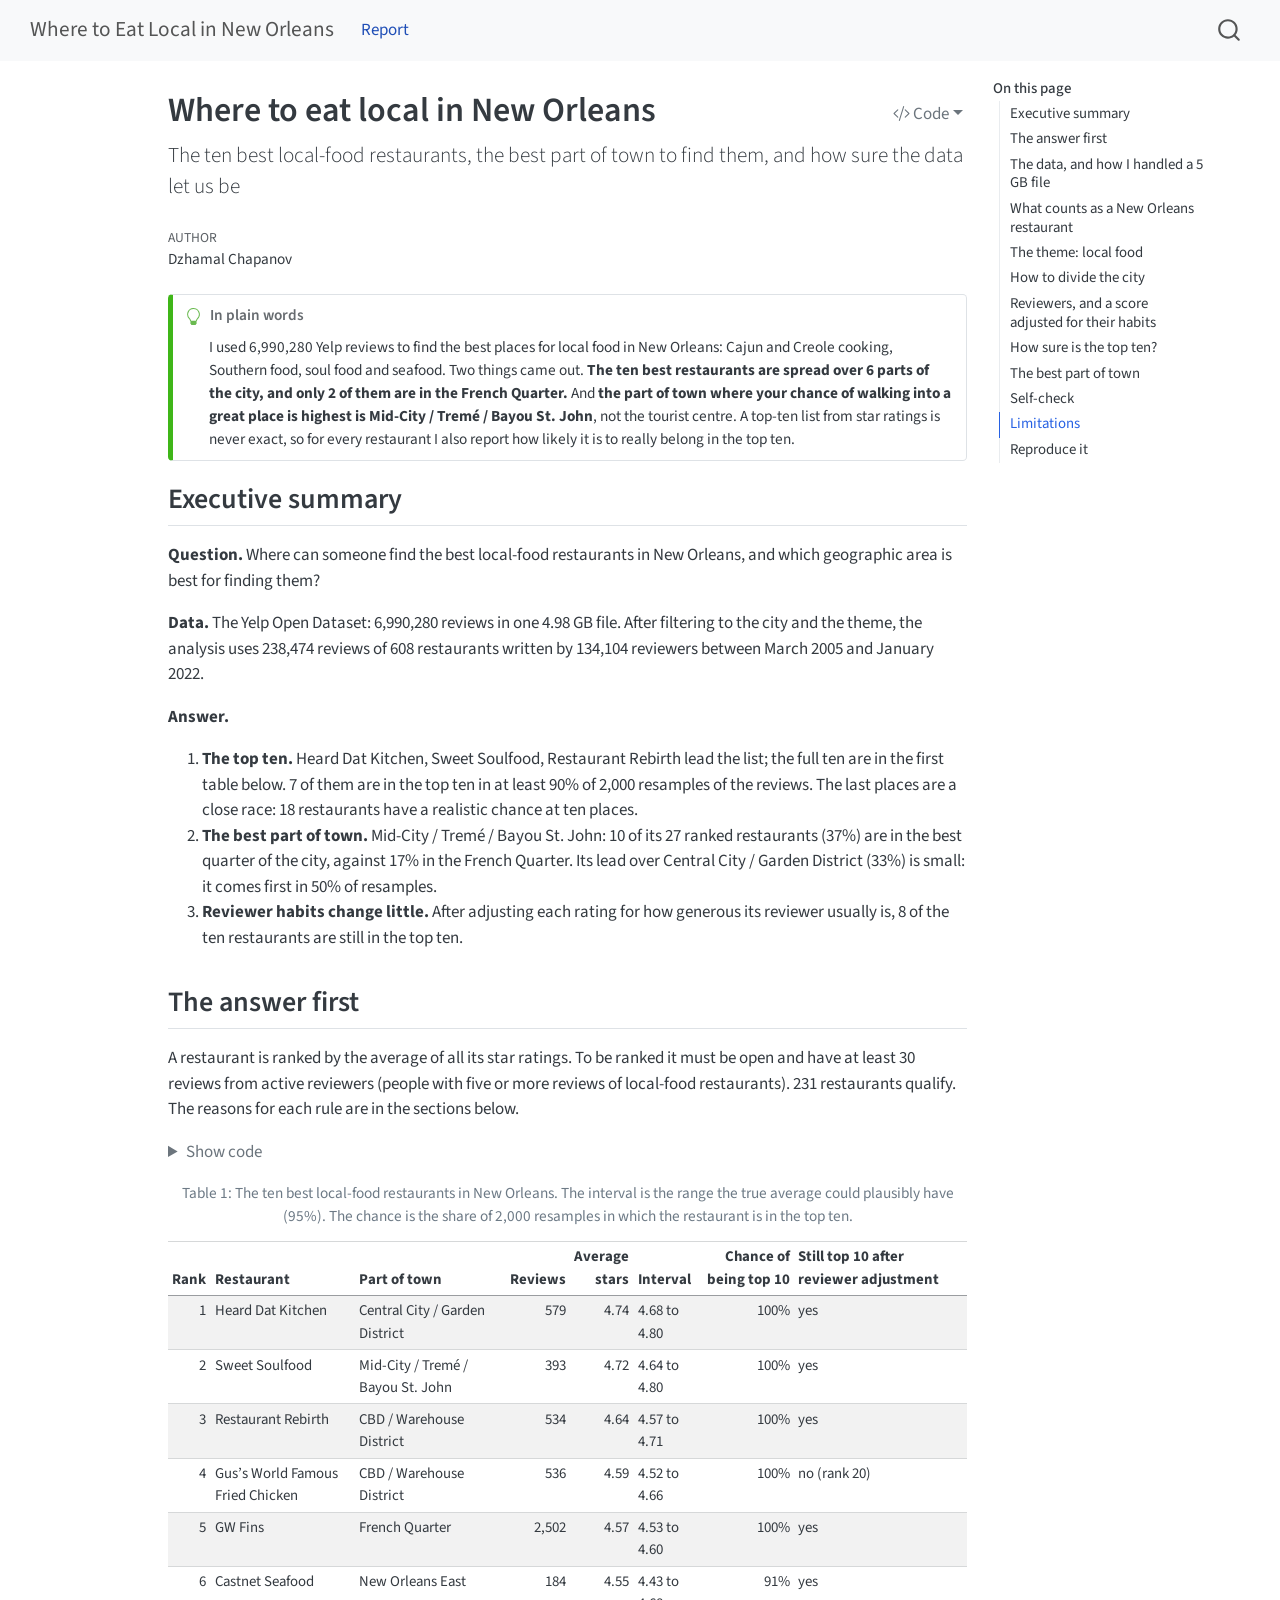
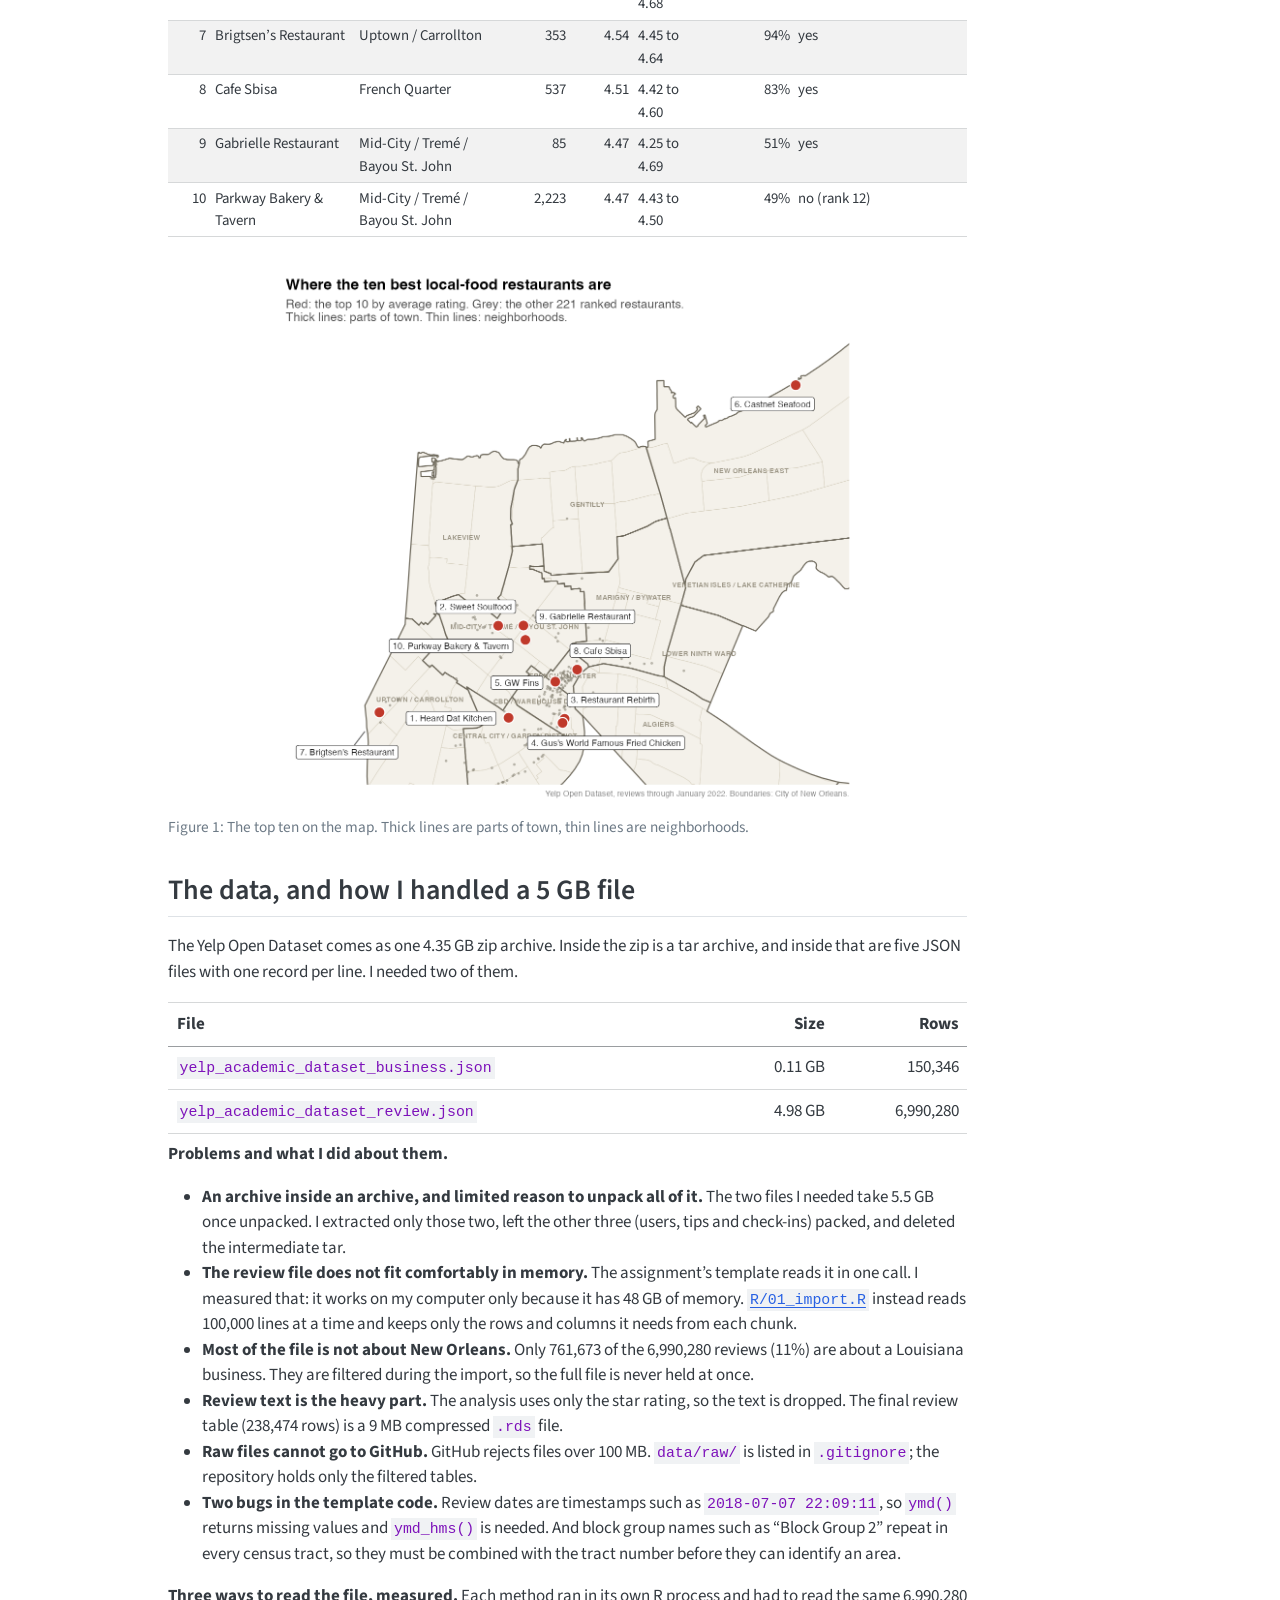
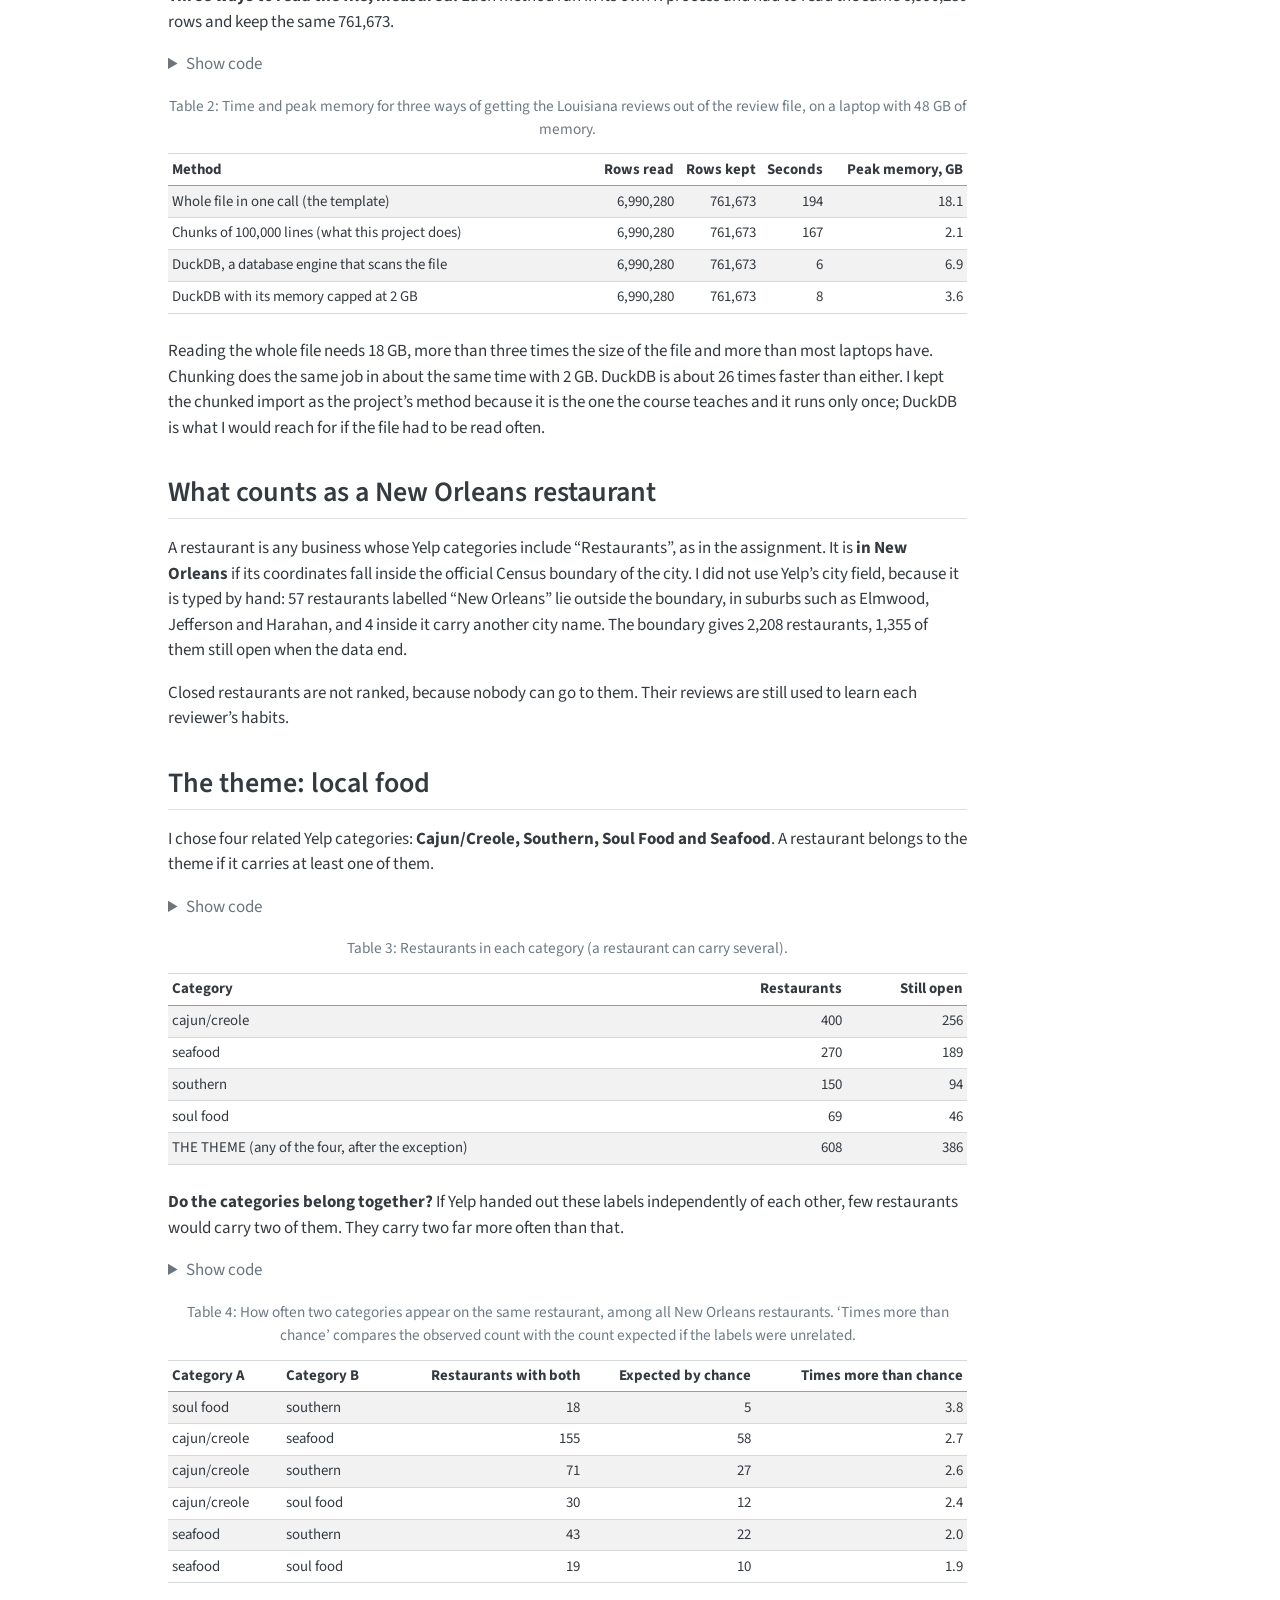
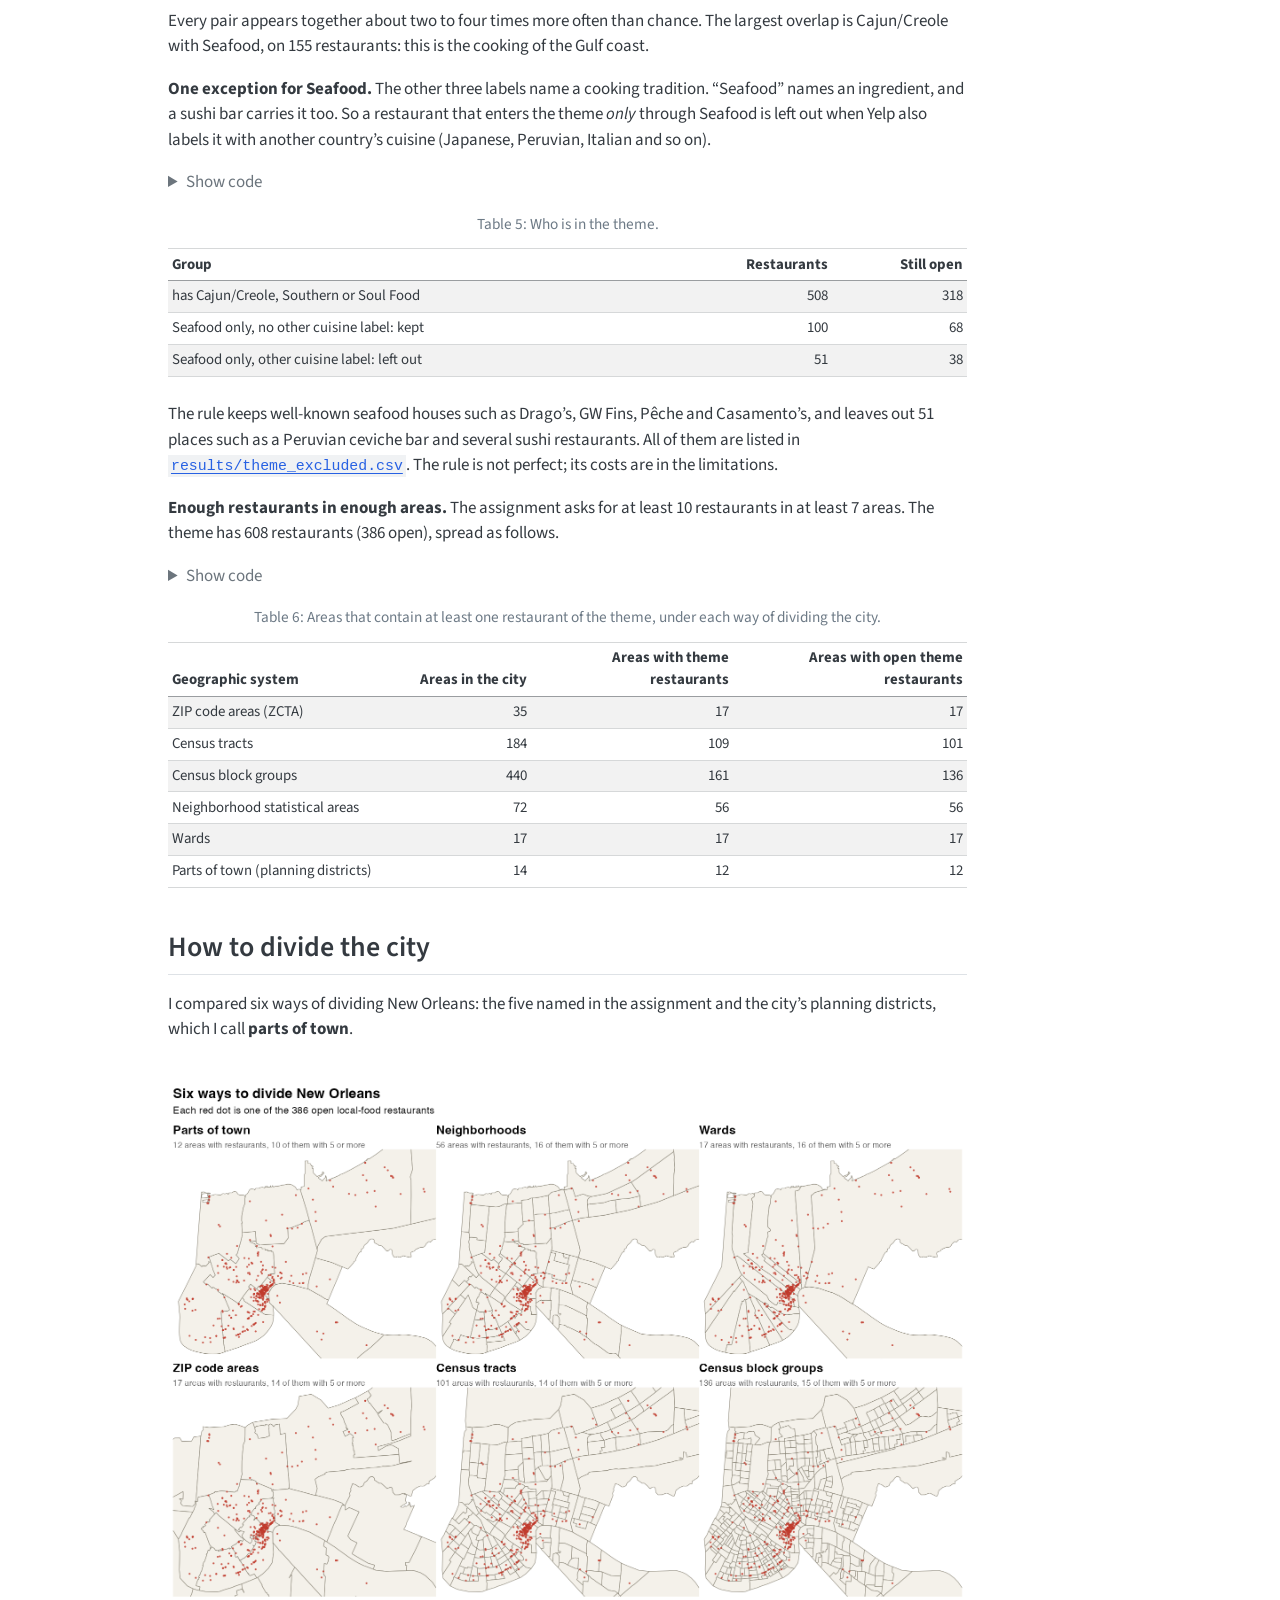
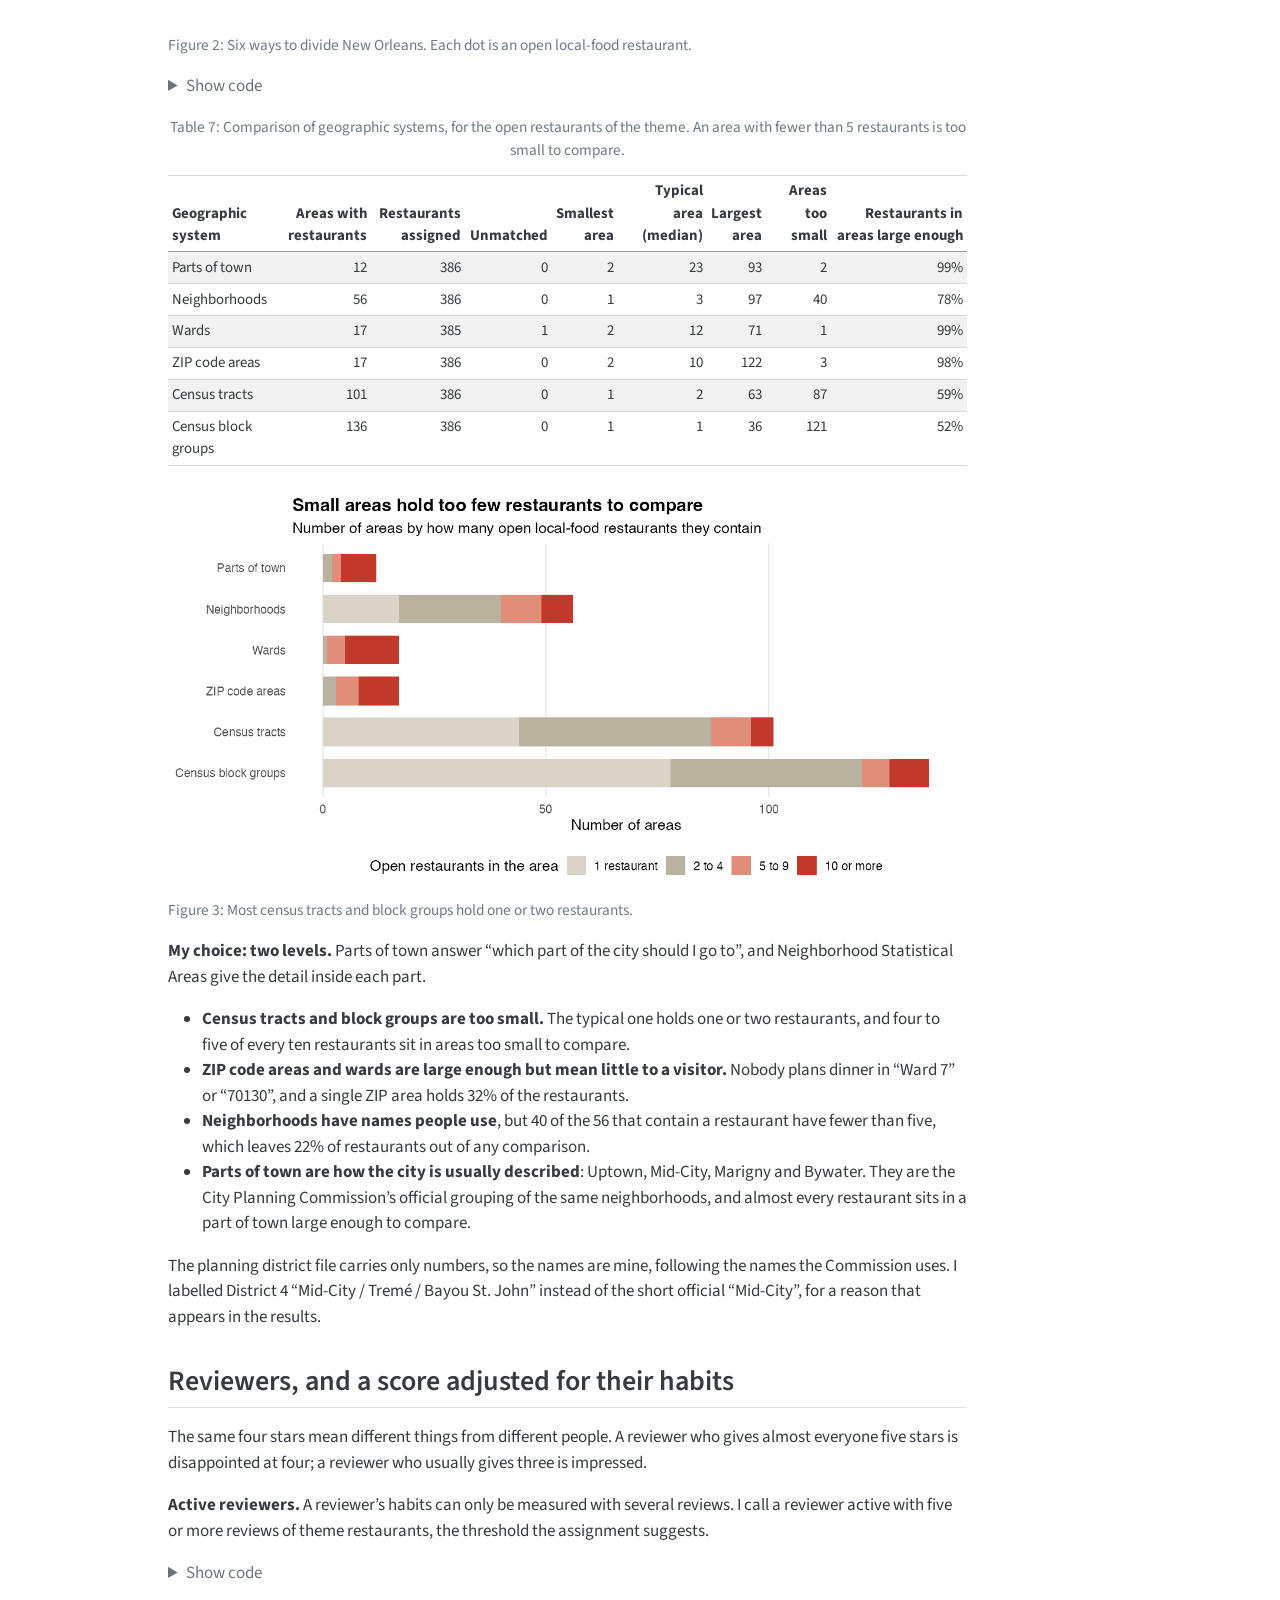
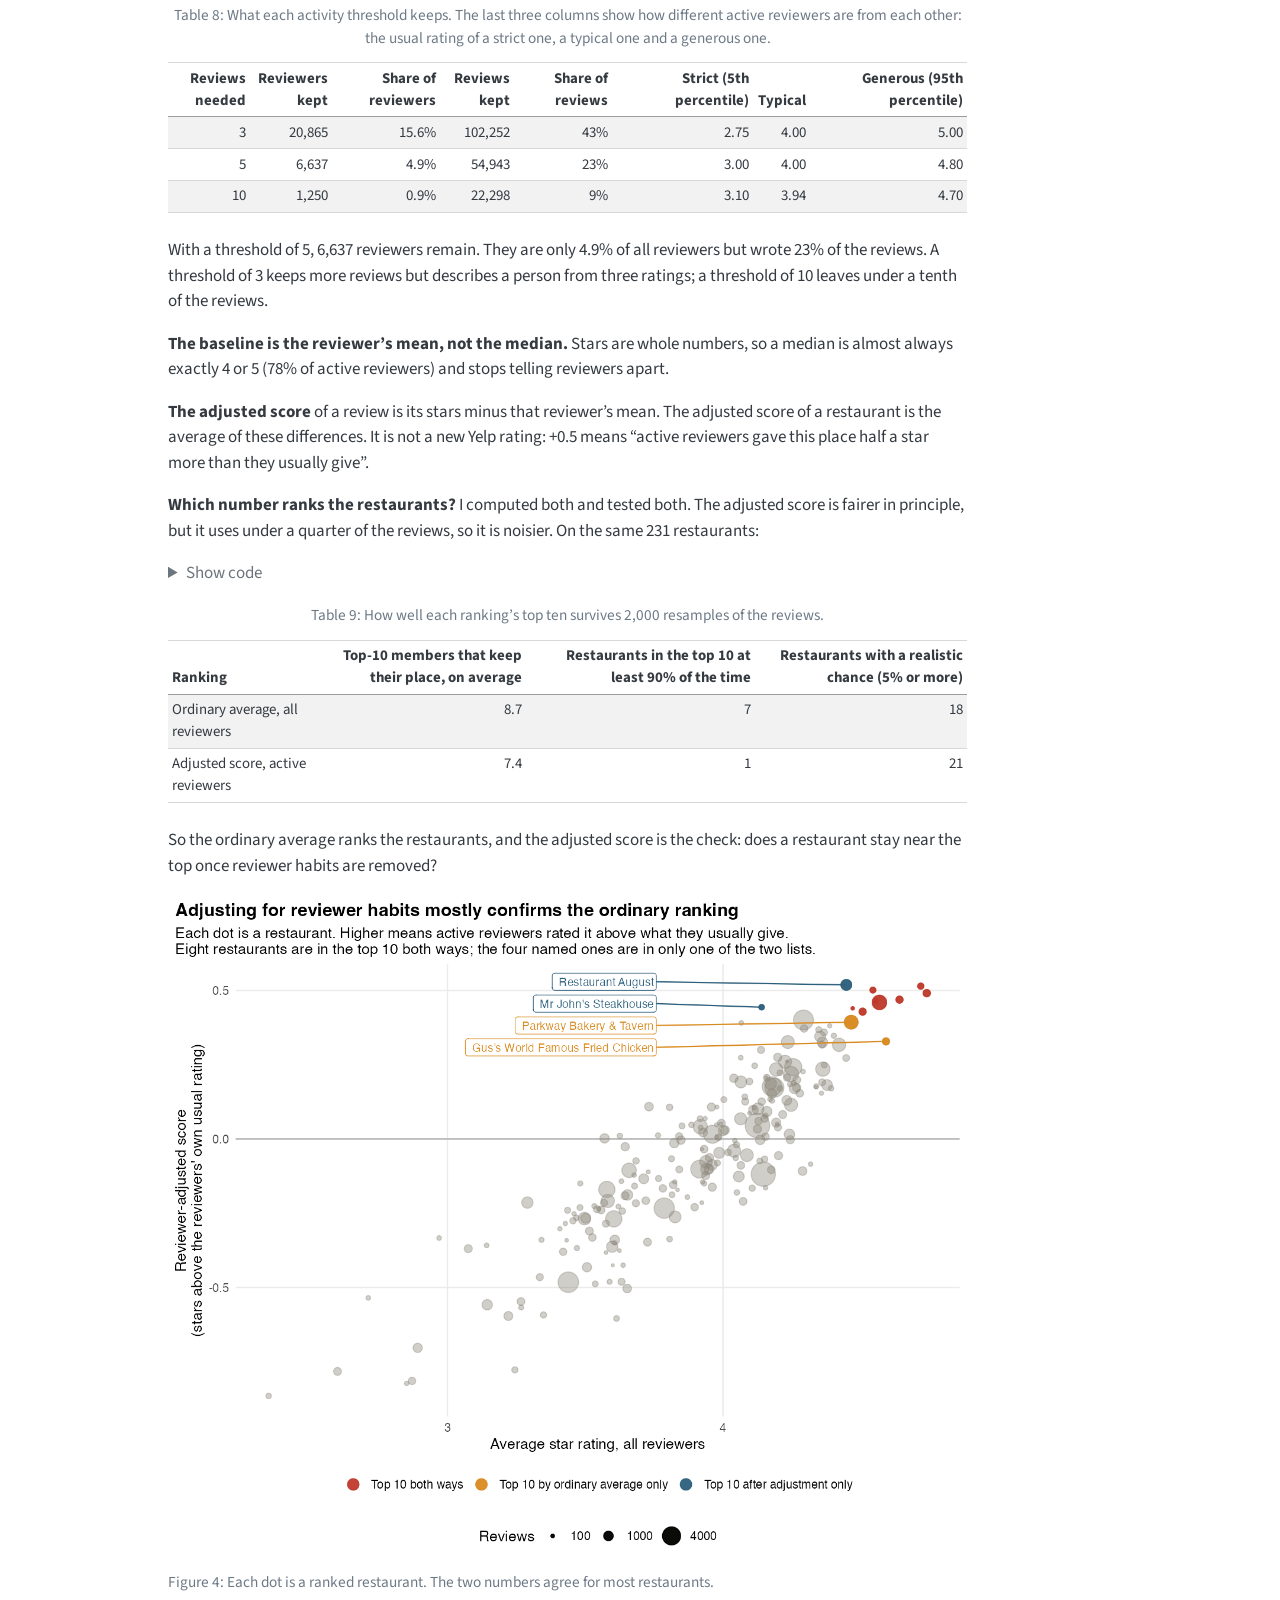
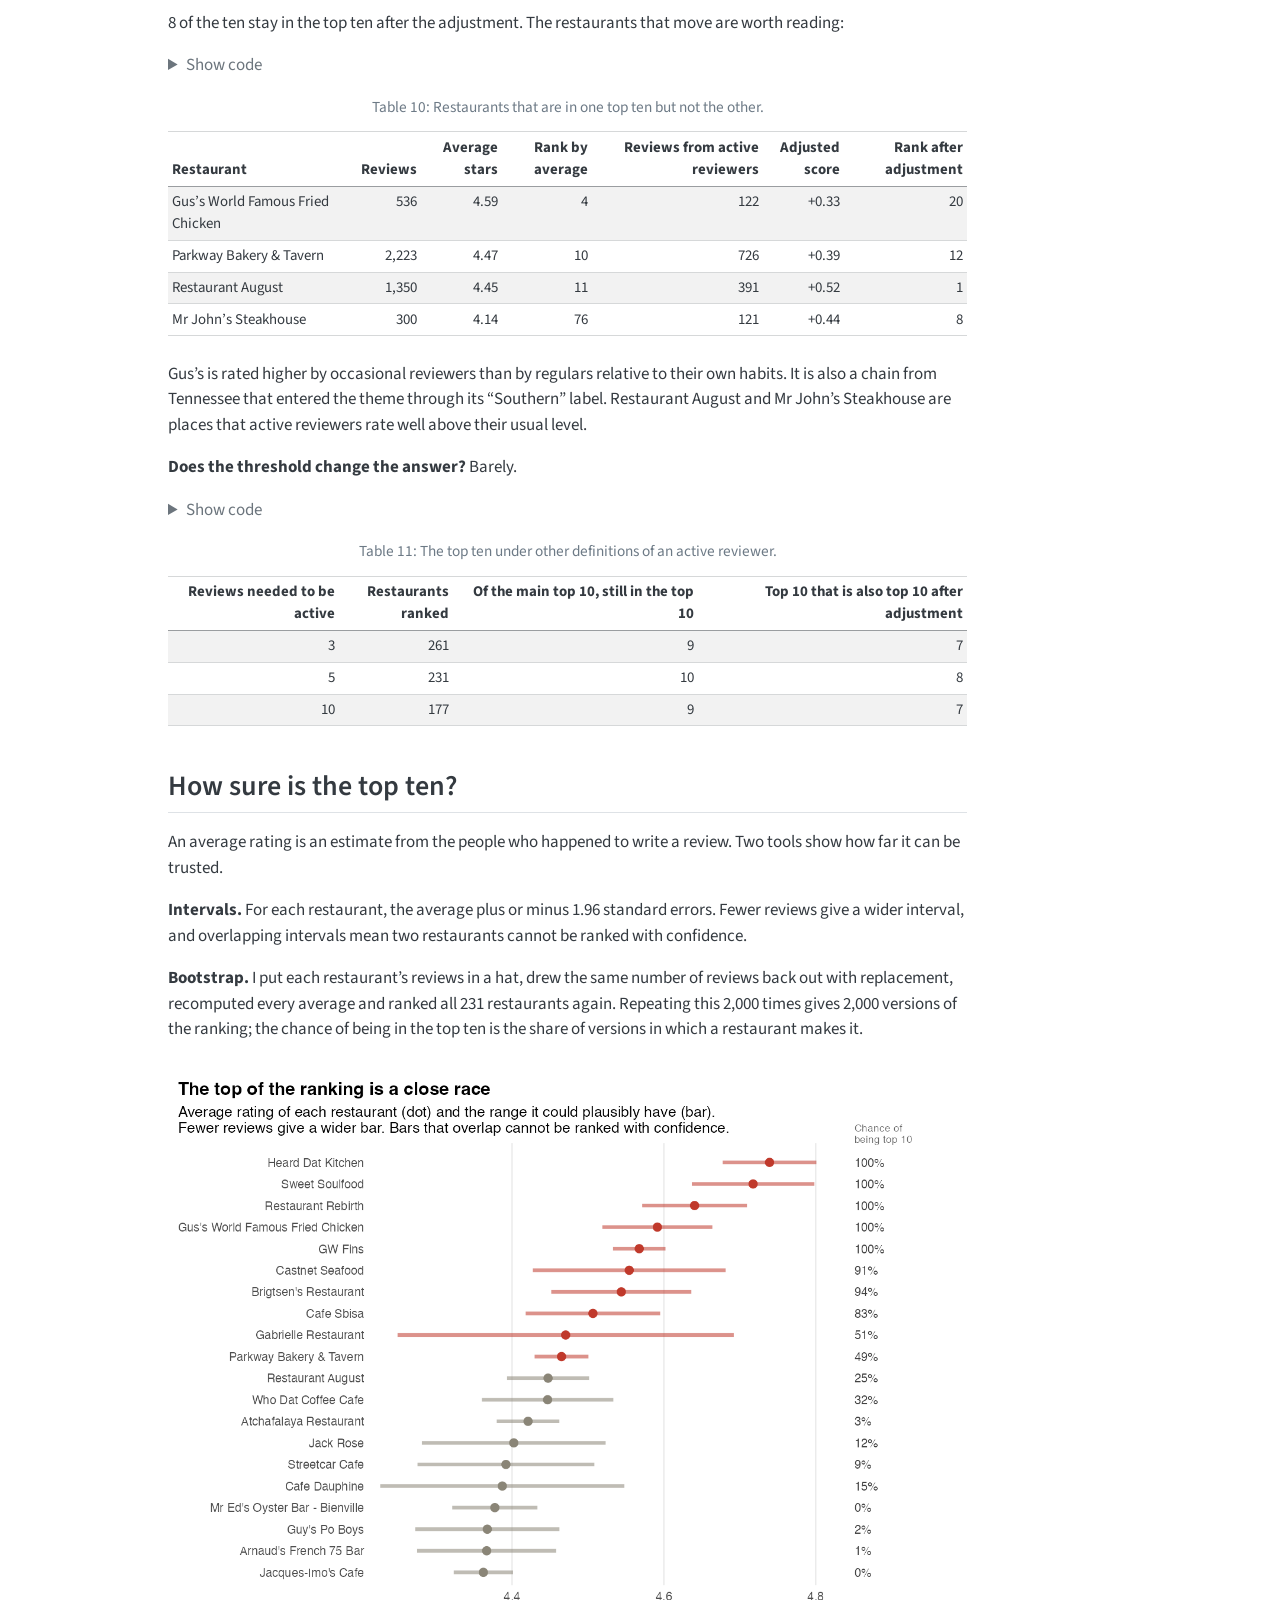
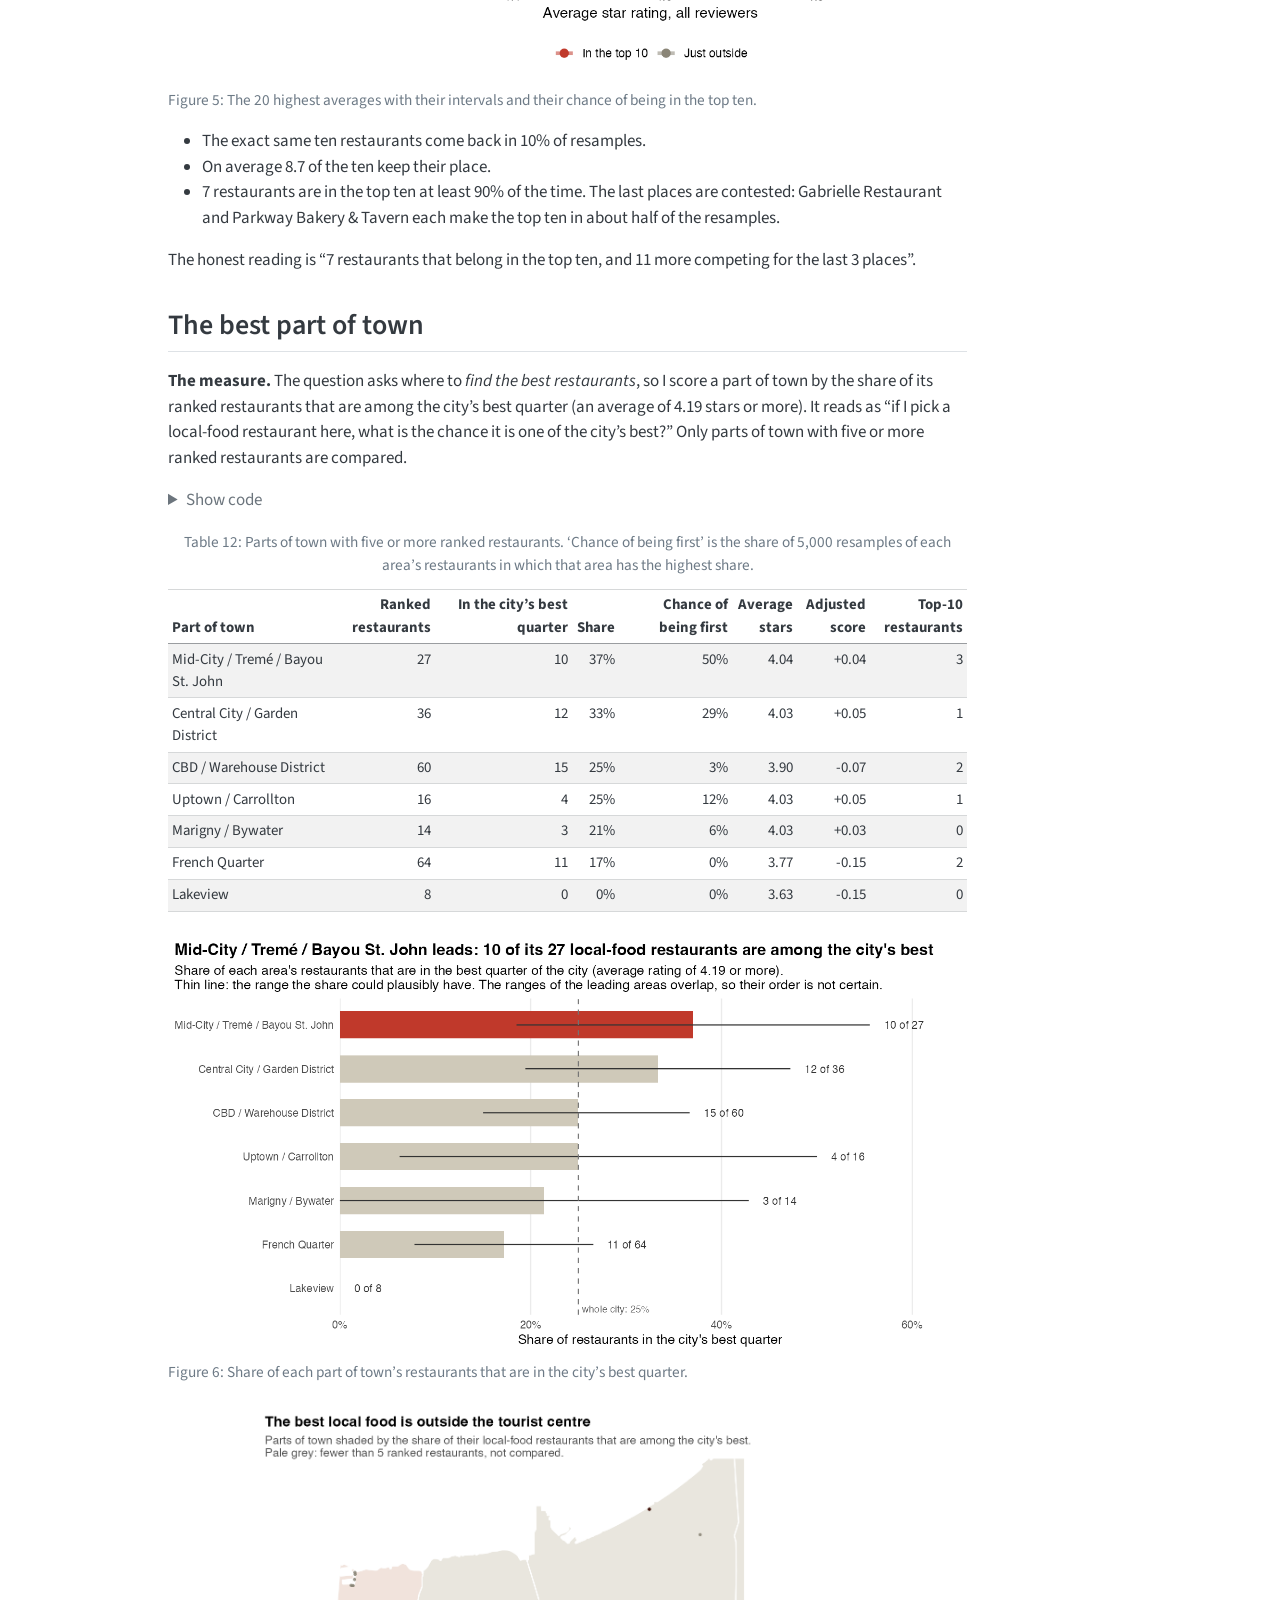
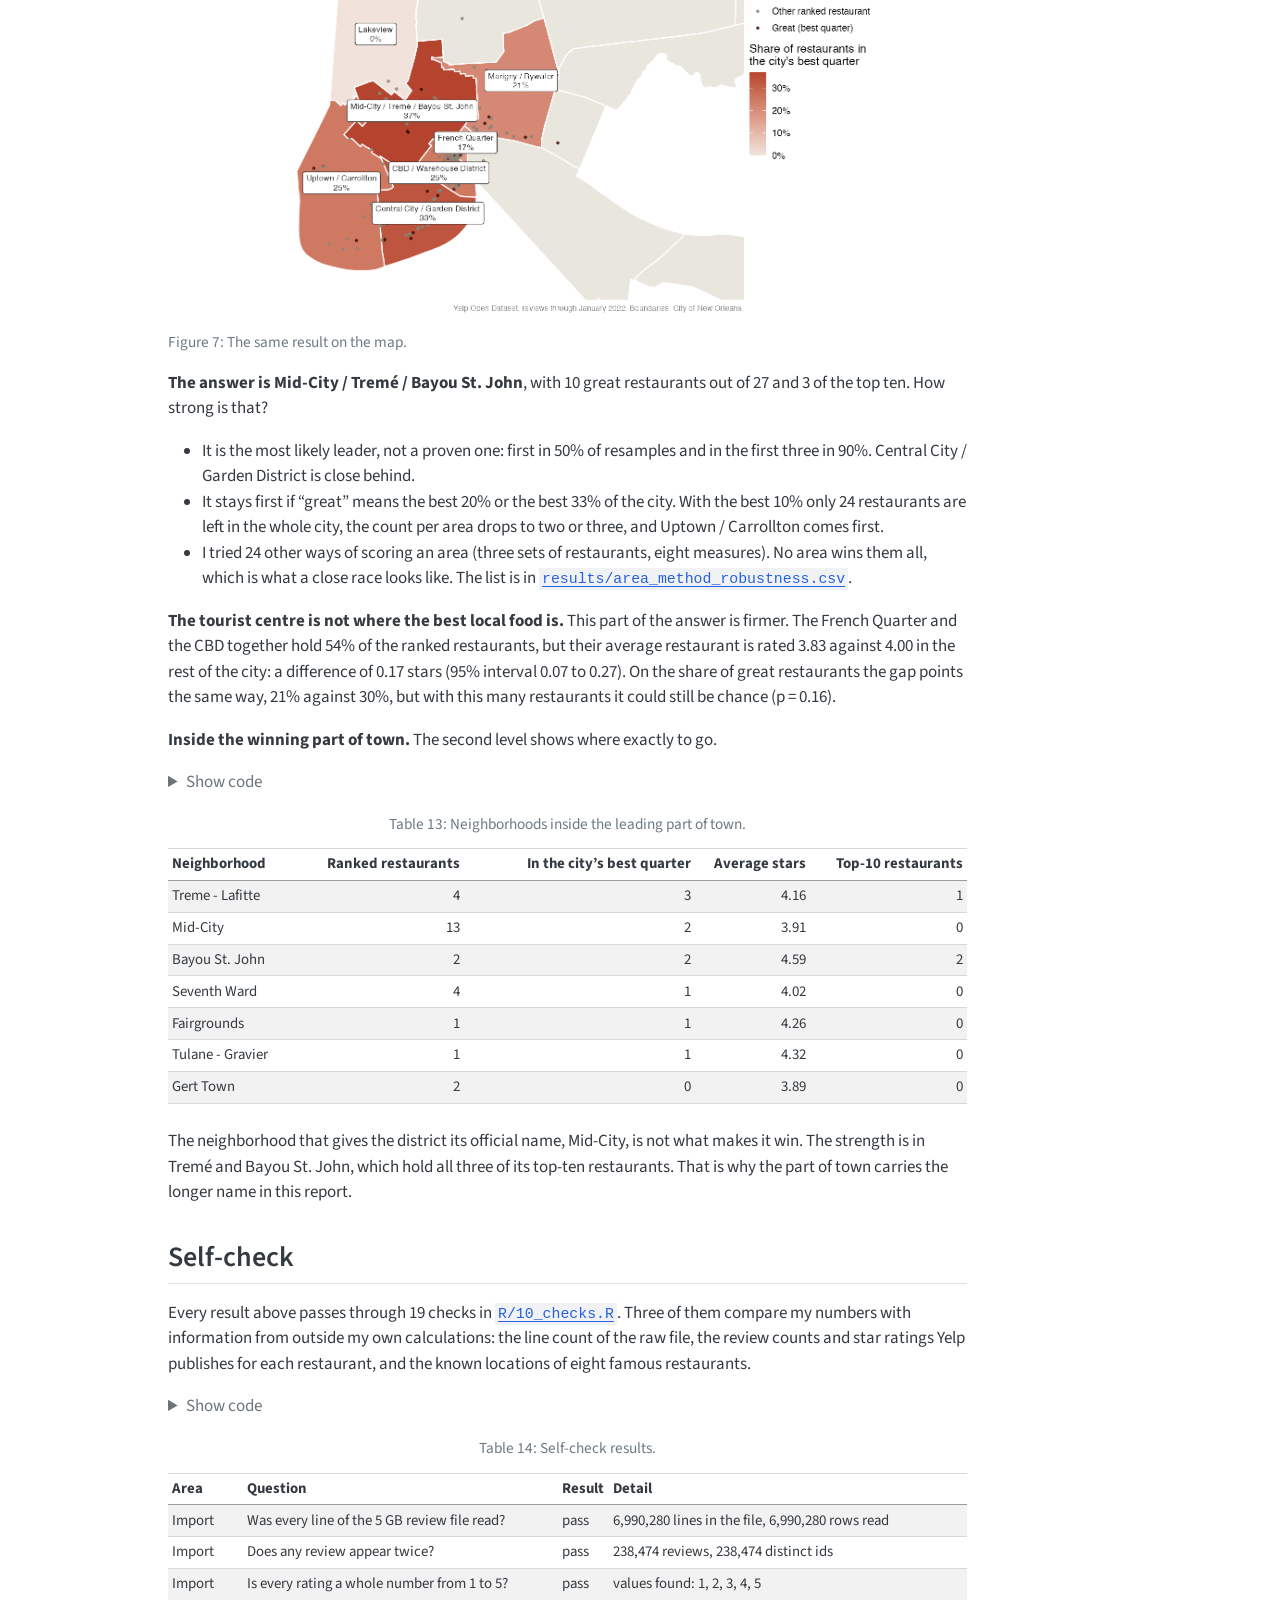
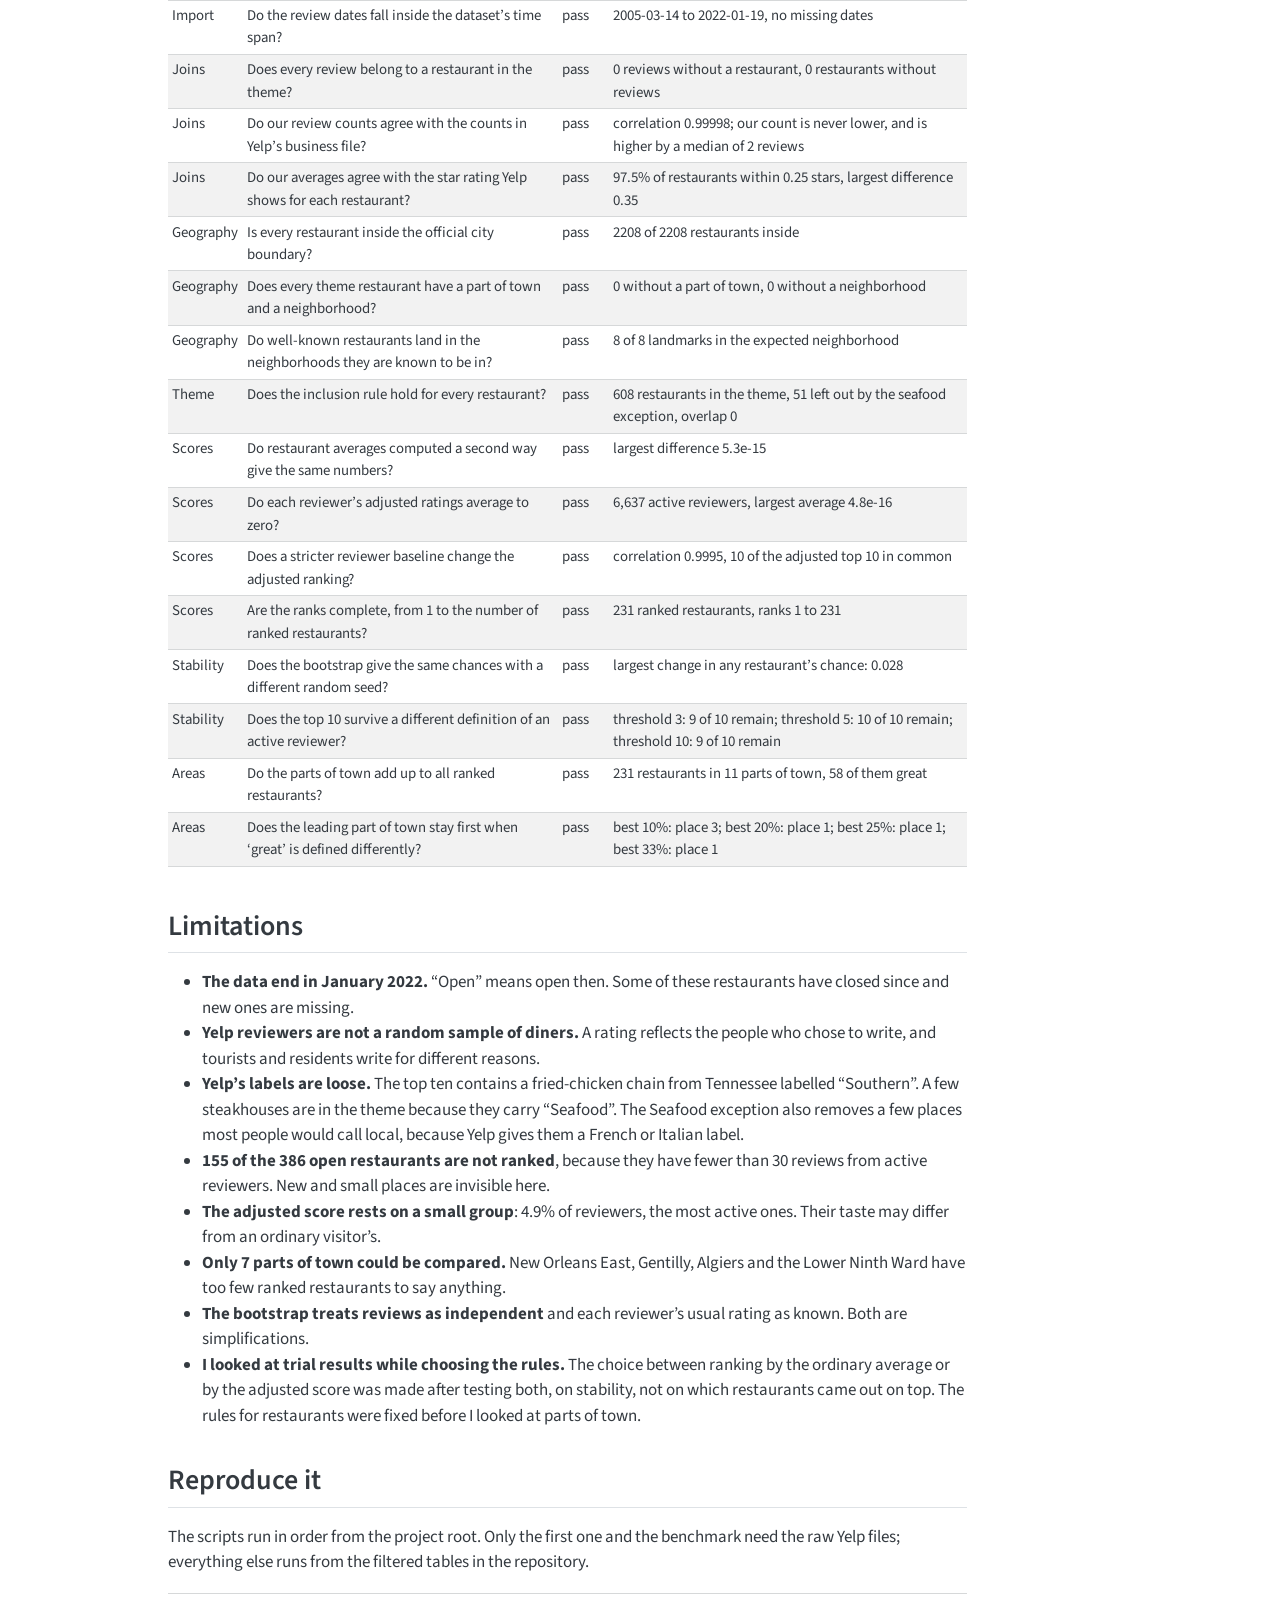
==== docs/report.html @ e90bb8d6 "Add the report, self-checks, import benchmark and renv.lock report.qmd is the statistical report: th" ====
<!DOCTYPE html>
<html xmlns="http://www.w3.org/1999/xhtml" lang="en" xml:lang="en"><head>

<meta charset="utf-8">
<meta name="generator" content="quarto-1.11.9">

<meta name="viewport" content="width=device-width, initial-scale=1.0, user-scalable=yes">

<meta name="author" content="Dzhamal Chapanov">

<title>Where to eat local in New Orleans – Where to Eat Local in New Orleans</title>
<style>
/* Default styles provided by pandoc.
** See https://pandoc.org/MANUAL.html#variables-for-html for config info.
*/
span.smallcaps{font-variant: small-caps;}
div.columns{display: flex; gap: 1.5em;}
div.column{flex: auto;}
@media screen {
div.columns{gap: min(4vw, 1.5em);}
div.column{overflow-x: auto;}
}
div.hanging-indent{margin-left: 1.5em; text-indent: -1.5em;}
ul.task-list{list-style: none;}
ul.task-list li input[type="checkbox"] {
  width: 0.8em;
  margin: 0 0.8em 0.2em -1em; /* quarto-specific, see https://github.com/quarto-dev/quarto-cli/issues/4556 */ 
  vertical-align: middle;
}
/* CSS for syntax highlighting */
html { -webkit-text-size-adjust: 100%; }
pre > code.sourceCode { white-space: pre; position: relative; }
pre > code.sourceCode > span { display: inline-block; line-height: 1.25; }
pre > code.sourceCode > span:empty { height: 1.2em; }
.sourceCode { overflow: visible; }
code.sourceCode > span { color: inherit; text-decoration: inherit; }
div.sourceCode { margin: 1em 0; }
pre.sourceCode { margin: 0; }
@media screen {
div.sourceCode { overflow: auto; }
}
@media print {
pre > code.sourceCode { white-space: pre-wrap; }
pre > code.sourceCode > span { text-indent: -5em; padding-left: 5em; }
}
pre.numberSource code
  { counter-reset: source-line 0; }
pre.numberSource code > span
  { position: relative; left: -4em; counter-increment: source-line; }
pre.numberSource code > span > a:first-child::before
  { content: counter(source-line);
    position: relative; left: -1em; text-align: right; vertical-align: baseline;
    border: none; display: inline-block;
    -webkit-touch-callout: none; -webkit-user-select: none;
    -khtml-user-select: none; -moz-user-select: none;
    -ms-user-select: none; user-select: none;
    padding: 0 4px; width: 4em;
  }
pre.numberSource { margin-left: 3em;  padding-left: 4px; }
div.sourceCode
  {   }
@media screen {
pre > code.sourceCode > span > a:first-child::before { text-decoration: underline; }
}
</style>


<script src="site_libs/quarto-nav/quarto-nav.js"></script>
<script src="site_libs/quarto-nav/headroom.min.js"></script>
<script src="site_libs/clipboard/clipboard.min.js"></script>
<script src="site_libs/quarto-search/autocomplete.umd.js"></script>
<script src="site_libs/quarto-search/fuse.min.js"></script>
<script src="site_libs/quarto-search/quarto-search.js"></script>
<meta name="quarto:offset" content="./">
<script src="site_libs/quarto-html/quarto.js" type="module"></script>
<script src="site_libs/quarto-html/tabsets/tabsets.js" type="module"></script>
<script src="site_libs/quarto-html/scrollable-regions/scrollable-regions.js" type="module"></script>
<script src="site_libs/quarto-html/popper.min.js"></script>
<script src="site_libs/quarto-html/tippy.umd.min.js"></script>
<script src="site_libs/quarto-html/anchor.min.js"></script>
<link href="site_libs/quarto-html/tippy.css" rel="stylesheet">
<link href="site_libs/quarto-html/quarto-syntax-highlighting-63b5708e65d6cd79cd7618c58d0c21e7.css" rel="stylesheet" id="quarto-text-highlighting-styles">
<script src="site_libs/bootstrap/bootstrap.min.js"></script>
<link href="site_libs/bootstrap/bootstrap-icons.css" rel="stylesheet">
<link href="site_libs/bootstrap/bootstrap-c480cf4401308b30efcc73267cdf14cd.min.css" rel="stylesheet" append-hash="true" id="quarto-bootstrap" data-mode="light">
<script id="quarto-search-options" type="application/json">{
  "location": "navbar",
  "copy-button": false,
  "collapse-after": 3,
  "panel-placement": "end",
  "type": "overlay",
  "limit": 50,
  "keyboard-shortcut": [
    "f",
    "/",
    "s"
  ],
  "show-item-context": false,
  "language": {
    "search-no-results-text": "No results",
    "search-matching-documents-text": "matching documents",
    "search-copy-link-title": "Copy link to search",
    "search-hide-matches-text": "Hide additional matches",
    "search-more-match-text": "more match in this document",
    "search-more-matches-text": "more matches in this document",
    "search-clear-button-title": "Clear",
    "search-text-placeholder": "",
    "search-detached-cancel-button-title": "Cancel",
    "search-submit-button-title": "Submit",
    "search-label": "Search"
  }
}</script>
<style>html{ scroll-behavior: smooth; }</style>


</head>

<body class="nav-fixed quarto-light"><a id="quarto-skip-link" class="visually-hidden-focusable" href="#quarto-document-content">Skip to main content</a>

<div id="quarto-search-results"></div>
  <header id="quarto-header" class="headroom fixed-top">
    <nav class="navbar navbar-expand-lg " data-bs-theme="dark" aria-label="Site">
      <div class="navbar-container container-fluid">
      <div class="navbar-brand-container mx-auto">
    <a class="navbar-brand" href="./index.html">
    <span class="navbar-title">Where to Eat Local in New Orleans</span>
    </a>
  </div>
          <button class="navbar-toggler" type="button" data-bs-toggle="collapse" data-bs-target="#navbarCollapse" aria-controls="navbarCollapse" aria-expanded="false" aria-label="Toggle navigation" onclick="if (window.quartoToggleHeadroom) { window.quartoToggleHeadroom(); }">
  <span class="navbar-toggler-icon"></span>
</button>
          <div class="collapse navbar-collapse" id="navbarCollapse">
            <ul class="navbar-nav navbar-nav-scroll me-auto">
  <li class="nav-item">
    <a class="nav-link active" href="./report.html" aria-current="page"> 
<span class="menu-text">Report</span></a>
  </li>  
</ul>
          </div> <!-- /navcollapse -->
            <div class="quarto-navbar-tools">
</div>
            <div id="quarto-search" class="" title="Search"></div>
      </div> <!-- /container-fluid -->
    </nav>
</header>
<!-- content -->
<div id="quarto-content" class="quarto-container page-columns page-rows-contents page-layout-article page-navbar">
<!-- sidebar -->
<!-- margin-sidebar -->
    <div id="quarto-margin-sidebar" class="sidebar margin-sidebar">
        <nav id="TOC" role="doc-toc" aria-labelledby="toc-title" class="toc-active">
    <h2 id="toc-title">On this page</h2>
   
  <ul class="collapse">
  <li><a href="#executive-summary" id="toc-executive-summary" class="nav-link active" data-scroll-target="#executive-summary">Executive summary</a></li>
  <li><a href="#the-answer-first" id="toc-the-answer-first" class="nav-link" data-scroll-target="#the-answer-first">The answer first</a></li>
  <li><a href="#the-data-and-how-i-handled-a-5-gb-file" id="toc-the-data-and-how-i-handled-a-5-gb-file" class="nav-link" data-scroll-target="#the-data-and-how-i-handled-a-5-gb-file">The data, and how I handled a 5 GB file</a></li>
  <li><a href="#what-counts-as-a-new-orleans-restaurant" id="toc-what-counts-as-a-new-orleans-restaurant" class="nav-link" data-scroll-target="#what-counts-as-a-new-orleans-restaurant">What counts as a New Orleans restaurant</a></li>
  <li><a href="#the-theme-local-food" id="toc-the-theme-local-food" class="nav-link" data-scroll-target="#the-theme-local-food">The theme: local food</a></li>
  <li><a href="#how-to-divide-the-city" id="toc-how-to-divide-the-city" class="nav-link" data-scroll-target="#how-to-divide-the-city">How to divide the city</a></li>
  <li><a href="#reviewers-and-a-score-adjusted-for-their-habits" id="toc-reviewers-and-a-score-adjusted-for-their-habits" class="nav-link" data-scroll-target="#reviewers-and-a-score-adjusted-for-their-habits">Reviewers, and a score adjusted for their habits</a></li>
  <li><a href="#how-sure-is-the-top-ten" id="toc-how-sure-is-the-top-ten" class="nav-link" data-scroll-target="#how-sure-is-the-top-ten">How sure is the top ten?</a></li>
  <li><a href="#the-best-part-of-town" id="toc-the-best-part-of-town" class="nav-link" data-scroll-target="#the-best-part-of-town">The best part of town</a></li>
  <li><a href="#self-check" id="toc-self-check" class="nav-link" data-scroll-target="#self-check">Self-check</a></li>
  <li><a href="#limitations" id="toc-limitations" class="nav-link" data-scroll-target="#limitations">Limitations</a></li>
  <li><a href="#reproduce-it" id="toc-reproduce-it" class="nav-link" data-scroll-target="#reproduce-it">Reproduce it</a></li>
  </ul>
</nav>
    </div>
<!-- main -->
<main class="content" id="quarto-document-content" tabindex="-1">

<header id="title-block-header" class="quarto-title-block default">
<div class="quarto-title">
<div class="quarto-title-block"><div><h1 class="title">Where to eat local in New Orleans</h1><button type="button" class="btn code-tools-button dropdown-toggle" id="quarto-code-tools-menu" data-bs-toggle="dropdown" aria-expanded="false"><i class="bi"></i> Code</button><ul class="dropdown-menu dropdown-menu-end" aria-labelelledby="quarto-code-tools-menu"><li><a id="quarto-show-all-code" class="dropdown-item" href="javascript:void(0)" role="button">Show All Code</a></li><li><a id="quarto-hide-all-code" class="dropdown-item" href="javascript:void(0)" role="button">Hide All Code</a></li><li><hr class="dropdown-divider"></li><li><a id="quarto-view-source" class="dropdown-item" href="javascript:void(0)" role="button">View Source</a></li></ul></div></div>
<p class="subtitle lead">The ten best local-food restaurants, the best part of town to find them, and how sure the data let us be</p>
</div>



<div class="quarto-title-meta">

    <div>
    <div class="quarto-title-meta-heading">Author</div>
    <div class="quarto-title-meta-contents">
             <p>Dzhamal Chapanov </p>
          </div>
  </div>
    
  
    
  </div>
  


</header>


<div class="callout callout-style-simple callout-tip callout-titled">
<div class="callout-header d-flex align-content-center">
<div class="callout-icon-container">
<i class="callout-icon"></i>
</div>
<div class="callout-title-container flex-fill">
<span class="screen-reader-only">Tip</span>In plain words
</div>
</div>
<div class="callout-body-container callout-body">
<p>I used 6,990,280 Yelp reviews to find the best places for local food in New Orleans: Cajun and Creole cooking, Southern food, soul food and seafood. Two things came out. <strong>The ten best restaurants are spread over 6 parts of the city, and only 2 of them are in the French Quarter.</strong> And <strong>the part of town where your chance of walking into a great place is highest is Mid-City / Tremé / Bayou St.&nbsp;John</strong>, not the tourist centre. A top-ten list from star ratings is never exact, so for every restaurant I also report how likely it is to really belong in the top ten.</p>
</div>
</div>
<section id="executive-summary" class="level2">
<h2 class="anchored" data-anchor-id="executive-summary">Executive summary</h2>
<p><strong>Question.</strong> Where can someone find the best local-food restaurants in New Orleans, and which geographic area is best for finding them?</p>
<p><strong>Data.</strong> The Yelp Open Dataset: 6,990,280 reviews in one 4.98 GB file. After filtering to the city and the theme, the analysis uses 238,474 reviews of 608 restaurants written by 134,104 reviewers between March 2005 and January 2022.</p>
<p><strong>Answer.</strong></p>
<ol type="1">
<li><strong>The top ten.</strong> Heard Dat Kitchen, Sweet Soulfood, Restaurant Rebirth lead the list; the full ten are in the first table below. 7 of them are in the top ten in at least 90% of 2,000 resamples of the reviews. The last places are a close race: 18 restaurants have a realistic chance at ten places.</li>
<li><strong>The best part of town.</strong> Mid-City / Tremé / Bayou St.&nbsp;John: 10 of its 27 ranked restaurants (37%) are in the best quarter of the city, against 17% in the French Quarter. Its lead over Central City / Garden District (33%) is small: it comes first in 50% of resamples.</li>
<li><strong>Reviewer habits change little.</strong> After adjusting each rating for how generous its reviewer usually is, 8 of the ten restaurants are still in the top ten.</li>
</ol>
</section>
<section id="the-answer-first" class="level2">
<h2 class="anchored" data-anchor-id="the-answer-first">The answer first</h2>
<p>A restaurant is ranked by the average of all its star ratings. To be ranked it must be open and have at least 30 reviews from active reviewers (people with five or more reviews of local-food restaurants). 231 restaurants qualify. The reasons for each rule are in the sections below.</p>
<div class="cell">
<details class="code-fold">
<summary>Show code</summary>
<div class="code-copy-outer-scaffold"><div class="sourceCode cell-code" id="cb1"><pre class="sourceCode r code-with-copy"><code class="sourceCode r"><span id="cb1-1"><a href="#cb1-1" aria-hidden="true" tabindex="-1"></a>top10 <span class="sc">|&gt;</span></span>
<span id="cb1-2"><a href="#cb1-2" aria-hidden="true" tabindex="-1"></a>  <span class="fu">transmute</span>(</span>
<span id="cb1-3"><a href="#cb1-3" aria-hidden="true" tabindex="-1"></a>    <span class="at">Rank =</span> rank,</span>
<span id="cb1-4"><a href="#cb1-4" aria-hidden="true" tabindex="-1"></a>    <span class="at">Restaurant =</span> business_name,</span>
<span id="cb1-5"><a href="#cb1-5" aria-hidden="true" tabindex="-1"></a>    <span class="st">`</span><span class="at">Part of town</span><span class="st">`</span> <span class="ot">=</span> part_of_town,</span>
<span id="cb1-6"><a href="#cb1-6" aria-hidden="true" tabindex="-1"></a>    <span class="at">Reviews =</span> <span class="fu">n</span>(reviews_all),</span>
<span id="cb1-7"><a href="#cb1-7" aria-hidden="true" tabindex="-1"></a>    <span class="st">`</span><span class="at">Average stars</span><span class="st">`</span> <span class="ot">=</span> <span class="fu">f2</span>(ordinary_average),</span>
<span id="cb1-8"><a href="#cb1-8" aria-hidden="true" tabindex="-1"></a>    <span class="at">Interval =</span> <span class="fu">paste</span>(<span class="fu">f2</span>(ordinary_low), <span class="st">"to"</span>, <span class="fu">f2</span>(ordinary_high)),</span>
<span id="cb1-9"><a href="#cb1-9" aria-hidden="true" tabindex="-1"></a>    <span class="st">`</span><span class="at">Chance of being top 10</span><span class="st">`</span> <span class="ot">=</span> <span class="fu">pct</span>(ordinary_chance_top10),</span>
<span id="cb1-10"><a href="#cb1-10" aria-hidden="true" tabindex="-1"></a>    <span class="st">`</span><span class="at">Still top 10 after reviewer adjustment</span><span class="st">`</span> <span class="ot">=</span> <span class="fu">ifelse</span>(also_top10_after_adjustment, <span class="st">"yes"</span>, <span class="fu">paste0</span>(<span class="st">"no (rank "</span>, rank_adjusted, <span class="st">")"</span>))</span>
<span id="cb1-11"><a href="#cb1-11" aria-hidden="true" tabindex="-1"></a>  ) <span class="sc">|&gt;</span></span>
<span id="cb1-12"><a href="#cb1-12" aria-hidden="true" tabindex="-1"></a>  <span class="fu">kable</span>(<span class="at">align =</span> <span class="st">"rllrrlrl"</span>)</span></code></pre></div><button title="Copy to Clipboard" class="code-copy-button"><i class="bi"></i></button></div>
</details>
<div id="tbl-top10" class="cell quarto-float quarto-figure quarto-figure-center anchored">
<figure class="quarto-float quarto-float-tbl figure">
<figcaption class="quarto-float-caption-top quarto-float-caption quarto-float-tbl" id="tbl-top10-caption-0ceaefa1-69ba-4598-a22c-09a6ac19f8ca">
Table&nbsp;1: The ten best local-food restaurants in New Orleans. The interval is the range the true average could plausibly have (95%). The chance is the share of 2,000 resamples in which the restaurant is in the top ten.
</figcaption>
<div aria-describedby="tbl-top10-caption-0ceaefa1-69ba-4598-a22c-09a6ac19f8ca">
<div class="cell-output-display">
<table class="cell caption-top table table-sm table-striped small">
<colgroup>
<col style="width: 2%">
<col style="width: 19%">
<col style="width: 20%">
<col style="width: 4%">
<col style="width: 8%">
<col style="width: 7%">
<col style="width: 13%">
<col style="width: 23%">
</colgroup>
<thead>
<tr class="header">
<th style="text-align: right;">Rank</th>
<th style="text-align: left;">Restaurant</th>
<th style="text-align: left;">Part of town</th>
<th style="text-align: right;">Reviews</th>
<th style="text-align: right;">Average stars</th>
<th style="text-align: left;">Interval</th>
<th style="text-align: right;">Chance of being top 10</th>
<th style="text-align: left;">Still top 10 after reviewer adjustment</th>
</tr>
</thead>
<tbody>
<tr class="odd">
<td style="text-align: right;">1</td>
<td style="text-align: left;">Heard Dat Kitchen</td>
<td style="text-align: left;">Central City / Garden District</td>
<td style="text-align: right;">579</td>
<td style="text-align: right;">4.74</td>
<td style="text-align: left;">4.68 to 4.80</td>
<td style="text-align: right;">100%</td>
<td style="text-align: left;">yes</td>
</tr>
<tr class="even">
<td style="text-align: right;">2</td>
<td style="text-align: left;">Sweet Soulfood</td>
<td style="text-align: left;">Mid-City / Tremé / Bayou St.&nbsp;John</td>
<td style="text-align: right;">393</td>
<td style="text-align: right;">4.72</td>
<td style="text-align: left;">4.64 to 4.80</td>
<td style="text-align: right;">100%</td>
<td style="text-align: left;">yes</td>
</tr>
<tr class="odd">
<td style="text-align: right;">3</td>
<td style="text-align: left;">Restaurant Rebirth</td>
<td style="text-align: left;">CBD / Warehouse District</td>
<td style="text-align: right;">534</td>
<td style="text-align: right;">4.64</td>
<td style="text-align: left;">4.57 to 4.71</td>
<td style="text-align: right;">100%</td>
<td style="text-align: left;">yes</td>
</tr>
<tr class="even">
<td style="text-align: right;">4</td>
<td style="text-align: left;">Gus’s World Famous Fried Chicken</td>
<td style="text-align: left;">CBD / Warehouse District</td>
<td style="text-align: right;">536</td>
<td style="text-align: right;">4.59</td>
<td style="text-align: left;">4.52 to 4.66</td>
<td style="text-align: right;">100%</td>
<td style="text-align: left;">no (rank 20)</td>
</tr>
<tr class="odd">
<td style="text-align: right;">5</td>
<td style="text-align: left;">GW Fins</td>
<td style="text-align: left;">French Quarter</td>
<td style="text-align: right;">2,502</td>
<td style="text-align: right;">4.57</td>
<td style="text-align: left;">4.53 to 4.60</td>
<td style="text-align: right;">100%</td>
<td style="text-align: left;">yes</td>
</tr>
<tr class="even">
<td style="text-align: right;">6</td>
<td style="text-align: left;">Castnet Seafood</td>
<td style="text-align: left;">New Orleans East</td>
<td style="text-align: right;">184</td>
<td style="text-align: right;">4.55</td>
<td style="text-align: left;">4.43 to 4.68</td>
<td style="text-align: right;">91%</td>
<td style="text-align: left;">yes</td>
</tr>
<tr class="odd">
<td style="text-align: right;">7</td>
<td style="text-align: left;">Brigtsen’s Restaurant</td>
<td style="text-align: left;">Uptown / Carrollton</td>
<td style="text-align: right;">353</td>
<td style="text-align: right;">4.54</td>
<td style="text-align: left;">4.45 to 4.64</td>
<td style="text-align: right;">94%</td>
<td style="text-align: left;">yes</td>
</tr>
<tr class="even">
<td style="text-align: right;">8</td>
<td style="text-align: left;">Cafe Sbisa</td>
<td style="text-align: left;">French Quarter</td>
<td style="text-align: right;">537</td>
<td style="text-align: right;">4.51</td>
<td style="text-align: left;">4.42 to 4.60</td>
<td style="text-align: right;">83%</td>
<td style="text-align: left;">yes</td>
</tr>
<tr class="odd">
<td style="text-align: right;">9</td>
<td style="text-align: left;">Gabrielle Restaurant</td>
<td style="text-align: left;">Mid-City / Tremé / Bayou St.&nbsp;John</td>
<td style="text-align: right;">85</td>
<td style="text-align: right;">4.47</td>
<td style="text-align: left;">4.25 to 4.69</td>
<td style="text-align: right;">51%</td>
<td style="text-align: left;">yes</td>
</tr>
<tr class="even">
<td style="text-align: right;">10</td>
<td style="text-align: left;">Parkway Bakery &amp; Tavern</td>
<td style="text-align: left;">Mid-City / Tremé / Bayou St.&nbsp;John</td>
<td style="text-align: right;">2,223</td>
<td style="text-align: right;">4.47</td>
<td style="text-align: left;">4.43 to 4.50</td>
<td style="text-align: right;">49%</td>
<td style="text-align: left;">no (rank 12)</td>
</tr>
</tbody>
</table>
</div>
</div>
</figure>
</div>
</div>
<div id="fig-top10-map" class="quarto-float quarto-figure quarto-figure-center anchored">
<figure class="quarto-float quarto-float-fig figure">
<div aria-describedby="fig-top10-map-caption-0ceaefa1-69ba-4598-a22c-09a6ac19f8ca">
<img src="figures/top10_map.png" class="img-fluid figure-img">
</div>
<figcaption class="quarto-float-caption-bottom quarto-float-caption quarto-float-fig" id="fig-top10-map-caption-0ceaefa1-69ba-4598-a22c-09a6ac19f8ca">
Figure&nbsp;1: The top ten on the map. Thick lines are parts of town, thin lines are neighborhoods.
</figcaption>
</figure>
</div>
</section>
<section id="the-data-and-how-i-handled-a-5-gb-file" class="level2">
<h2 class="anchored" data-anchor-id="the-data-and-how-i-handled-a-5-gb-file">The data, and how I handled a 5 GB file</h2>
<p>The Yelp Open Dataset comes as one 4.35 GB zip archive. Inside the zip is a tar archive, and inside that are five JSON files with one record per line. I needed two of them.</p>
<table class="caption-top table">
<thead>
<tr class="header">
<th>File</th>
<th style="text-align: right;">Size</th>
<th style="text-align: right;">Rows</th>
</tr>
</thead>
<tbody>
<tr class="odd">
<td><code>yelp_academic_dataset_business.json</code></td>
<td style="text-align: right;">0.11 GB</td>
<td style="text-align: right;">150,346</td>
</tr>
<tr class="even">
<td><code>yelp_academic_dataset_review.json</code></td>
<td style="text-align: right;">4.98 GB</td>
<td style="text-align: right;">6,990,280</td>
</tr>
</tbody>
</table>
<p><strong>Problems and what I did about them.</strong></p>
<ul>
<li><strong>An archive inside an archive, and limited reason to unpack all of it.</strong> The two files I needed take 5.5 GB once unpacked. I extracted only those two, left the other three (users, tips and check-ins) packed, and deleted the intermediate tar.</li>
<li><strong>The review file does not fit comfortably in memory.</strong> The assignment’s template reads it in one call. I measured that: it works on my computer only because it has 48 GB of memory. <a href="https://github.com/JamV8/where-to-eat-local-in-new-orleans/blob/main/R/01_import.R"><code>R/01_import.R</code></a> instead reads 100,000 lines at a time and keeps only the rows and columns it needs from each chunk.</li>
<li><strong>Most of the file is not about New Orleans.</strong> Only 761,673 of the 6,990,280 reviews (11%) are about a Louisiana business. They are filtered during the import, so the full file is never held at once.</li>
<li><strong>Review text is the heavy part.</strong> The analysis uses only the star rating, so the text is dropped. The final review table (238,474 rows) is a 9 MB compressed <code>.rds</code> file.</li>
<li><strong>Raw files cannot go to GitHub.</strong> GitHub rejects files over 100 MB. <code>data/raw/</code> is listed in <code>.gitignore</code>; the repository holds only the filtered tables.</li>
<li><strong>Two bugs in the template code.</strong> Review dates are timestamps such as <code>2018-07-07 22:09:11</code>, so <code>ymd()</code> returns missing values and <code>ymd_hms()</code> is needed. And block group names such as “Block Group 2” repeat in every census tract, so they must be combined with the tract number before they can identify an area.</li>
</ul>
<p><strong>Three ways to read the file, measured.</strong> Each method ran in its own R process and had to read the same 6,990,280 rows and keep the same 761,673.</p>
<div class="cell">
<details class="code-fold">
<summary>Show code</summary>
<div class="code-copy-outer-scaffold"><div class="sourceCode cell-code" id="cb2"><pre class="sourceCode r code-with-copy"><code class="sourceCode r"><span id="cb2-1"><a href="#cb2-1" aria-hidden="true" tabindex="-1"></a>benchmark <span class="sc">|&gt;</span></span>
<span id="cb2-2"><a href="#cb2-2" aria-hidden="true" tabindex="-1"></a>  <span class="fu">mutate</span>(<span class="at">Method =</span> <span class="fu">c</span>(<span class="at">chunked    =</span> <span class="st">"Chunks of 100,000 lines (what this project does)"</span>,</span>
<span id="cb2-3"><a href="#cb2-3" aria-hidden="true" tabindex="-1"></a>                    <span class="at">duckdb     =</span> <span class="st">"DuckDB, a database engine that scans the file"</span>,</span>
<span id="cb2-4"><a href="#cb2-4" aria-hidden="true" tabindex="-1"></a>                    <span class="at">duckdb_2gb =</span> <span class="st">"DuckDB with its memory capped at 2 GB"</span>,</span>
<span id="cb2-5"><a href="#cb2-5" aria-hidden="true" tabindex="-1"></a>                    <span class="at">whole      =</span> <span class="st">"Whole file in one call (the template)"</span>)[method]) <span class="sc">|&gt;</span></span>
<span id="cb2-6"><a href="#cb2-6" aria-hidden="true" tabindex="-1"></a>  <span class="fu">arrange</span>(<span class="fu">match</span>(method, <span class="fu">c</span>(<span class="st">"whole"</span>, <span class="st">"chunked"</span>, <span class="st">"duckdb"</span>, <span class="st">"duckdb_2gb"</span>))) <span class="sc">|&gt;</span></span>
<span id="cb2-7"><a href="#cb2-7" aria-hidden="true" tabindex="-1"></a>  <span class="fu">transmute</span>(Method, <span class="st">`</span><span class="at">Rows read</span><span class="st">`</span> <span class="ot">=</span> <span class="fu">n</span>(rows_read), <span class="st">`</span><span class="at">Rows kept</span><span class="st">`</span> <span class="ot">=</span> <span class="fu">n</span>(rows_kept),</span>
<span id="cb2-8"><a href="#cb2-8" aria-hidden="true" tabindex="-1"></a>            <span class="at">Seconds =</span> <span class="fu">round</span>(seconds), <span class="st">`</span><span class="at">Peak memory, GB</span><span class="st">`</span> <span class="ot">=</span> <span class="fu">formatC</span>(peak_memory_gb, <span class="at">format =</span> <span class="st">"f"</span>, <span class="at">digits =</span> <span class="dv">1</span>)) <span class="sc">|&gt;</span></span>
<span id="cb2-9"><a href="#cb2-9" aria-hidden="true" tabindex="-1"></a>  <span class="fu">kable</span>(<span class="at">align =</span> <span class="st">"lrrrr"</span>)</span></code></pre></div><button title="Copy to Clipboard" class="code-copy-button"><i class="bi"></i></button></div>
</details>
<div id="tbl-benchmark" class="cell quarto-float quarto-figure quarto-figure-center anchored">
<figure class="quarto-float quarto-float-tbl figure">
<figcaption class="quarto-float-caption-top quarto-float-caption quarto-float-tbl" id="tbl-benchmark-caption-0ceaefa1-69ba-4598-a22c-09a6ac19f8ca">
Table&nbsp;2: Time and peak memory for three ways of getting the Louisiana reviews out of the review file, on a laptop with 48 GB of memory.
</figcaption>
<div aria-describedby="tbl-benchmark-caption-0ceaefa1-69ba-4598-a22c-09a6ac19f8ca">
<div class="cell-output-display">
<table class="cell caption-top table table-sm table-striped small">
<colgroup>
<col style="width: 52%">
<col style="width: 10%">
<col style="width: 10%">
<col style="width: 8%">
<col style="width: 17%">
</colgroup>
<thead>
<tr class="header">
<th style="text-align: left;">Method</th>
<th style="text-align: right;">Rows read</th>
<th style="text-align: right;">Rows kept</th>
<th style="text-align: right;">Seconds</th>
<th style="text-align: right;">Peak memory, GB</th>
</tr>
</thead>
<tbody>
<tr class="odd">
<td style="text-align: left;">Whole file in one call (the template)</td>
<td style="text-align: right;">6,990,280</td>
<td style="text-align: right;">761,673</td>
<td style="text-align: right;">194</td>
<td style="text-align: right;">18.1</td>
</tr>
<tr class="even">
<td style="text-align: left;">Chunks of 100,000 lines (what this project does)</td>
<td style="text-align: right;">6,990,280</td>
<td style="text-align: right;">761,673</td>
<td style="text-align: right;">167</td>
<td style="text-align: right;">2.1</td>
</tr>
<tr class="odd">
<td style="text-align: left;">DuckDB, a database engine that scans the file</td>
<td style="text-align: right;">6,990,280</td>
<td style="text-align: right;">761,673</td>
<td style="text-align: right;">6</td>
<td style="text-align: right;">6.9</td>
</tr>
<tr class="even">
<td style="text-align: left;">DuckDB with its memory capped at 2 GB</td>
<td style="text-align: right;">6,990,280</td>
<td style="text-align: right;">761,673</td>
<td style="text-align: right;">8</td>
<td style="text-align: right;">3.6</td>
</tr>
</tbody>
</table>
</div>
</div>
</figure>
</div>
</div>
<p>Reading the whole file needs 18 GB, more than three times the size of the file and more than most laptops have. Chunking does the same job in about the same time with 2 GB. DuckDB is about 26 times faster than either. I kept the chunked import as the project’s method because it is the one the course teaches and it runs only once; DuckDB is what I would reach for if the file had to be read often.</p>
</section>
<section id="what-counts-as-a-new-orleans-restaurant" class="level2">
<h2 class="anchored" data-anchor-id="what-counts-as-a-new-orleans-restaurant">What counts as a New Orleans restaurant</h2>
<p>A restaurant is any business whose Yelp categories include “Restaurants”, as in the assignment. It is <strong>in New Orleans</strong> if its coordinates fall inside the official Census boundary of the city. I did not use Yelp’s city field, because it is typed by hand: 57 restaurants labelled “New Orleans” lie outside the boundary, in suburbs such as Elmwood, Jefferson and Harahan, and 4 inside it carry another city name. The boundary gives 2,208 restaurants, 1,355 of them still open when the data end.</p>
<p>Closed restaurants are not ranked, because nobody can go to them. Their reviews are still used to learn each reviewer’s habits.</p>
</section>
<section id="the-theme-local-food" class="level2">
<h2 class="anchored" data-anchor-id="the-theme-local-food">The theme: local food</h2>
<p>I chose four related Yelp categories: <strong>Cajun/Creole, Southern, Soul Food and Seafood</strong>. A restaurant belongs to the theme if it carries at least one of them.</p>
<div class="cell">
<details class="code-fold">
<summary>Show code</summary>
<div class="code-copy-outer-scaffold"><div class="sourceCode cell-code" id="cb3"><pre class="sourceCode r code-with-copy"><code class="sourceCode r"><span id="cb3-1"><a href="#cb3-1" aria-hidden="true" tabindex="-1"></a>cat_counts <span class="sc">|&gt;</span></span>
<span id="cb3-2"><a href="#cb3-2" aria-hidden="true" tabindex="-1"></a>  <span class="fu">transmute</span>(<span class="at">Category =</span> category, <span class="at">Restaurants =</span> <span class="fu">n</span>(restaurants), <span class="st">`</span><span class="at">Still open</span><span class="st">`</span> <span class="ot">=</span> <span class="fu">n</span>(open)) <span class="sc">|&gt;</span></span>
<span id="cb3-3"><a href="#cb3-3" aria-hidden="true" tabindex="-1"></a>  <span class="fu">kable</span>(<span class="at">align =</span> <span class="st">"lrr"</span>)</span></code></pre></div><button title="Copy to Clipboard" class="code-copy-button"><i class="bi"></i></button></div>
</details>
<div id="tbl-categories" class="cell quarto-float quarto-figure quarto-figure-center anchored">
<figure class="quarto-float quarto-float-tbl figure">
<figcaption class="quarto-float-caption-top quarto-float-caption quarto-float-tbl" id="tbl-categories-caption-0ceaefa1-69ba-4598-a22c-09a6ac19f8ca">
Table&nbsp;3: Restaurants in each category (a restaurant can carry several).
</figcaption>
<div aria-describedby="tbl-categories-caption-0ceaefa1-69ba-4598-a22c-09a6ac19f8ca">
<div class="cell-output-display">
<table class="cell caption-top table table-sm table-striped small">
<colgroup>
<col style="width: 68%">
<col style="width: 16%">
<col style="width: 15%">
</colgroup>
<thead>
<tr class="header">
<th style="text-align: left;">Category</th>
<th style="text-align: right;">Restaurants</th>
<th style="text-align: right;">Still open</th>
</tr>
</thead>
<tbody>
<tr class="odd">
<td style="text-align: left;">cajun/creole</td>
<td style="text-align: right;">400</td>
<td style="text-align: right;">256</td>
</tr>
<tr class="even">
<td style="text-align: left;">seafood</td>
<td style="text-align: right;">270</td>
<td style="text-align: right;">189</td>
</tr>
<tr class="odd">
<td style="text-align: left;">southern</td>
<td style="text-align: right;">150</td>
<td style="text-align: right;">94</td>
</tr>
<tr class="even">
<td style="text-align: left;">soul food</td>
<td style="text-align: right;">69</td>
<td style="text-align: right;">46</td>
</tr>
<tr class="odd">
<td style="text-align: left;">THE THEME (any of the four, after the exception)</td>
<td style="text-align: right;">608</td>
<td style="text-align: right;">386</td>
</tr>
</tbody>
</table>
</div>
</div>
</figure>
</div>
</div>
<p><strong>Do the categories belong together?</strong> If Yelp handed out these labels independently of each other, few restaurants would carry two of them. They carry two far more often than that.</p>
<div class="cell">
<details class="code-fold">
<summary>Show code</summary>
<div class="code-copy-outer-scaffold"><div class="sourceCode cell-code" id="cb4"><pre class="sourceCode r code-with-copy"><code class="sourceCode r"><span id="cb4-1"><a href="#cb4-1" aria-hidden="true" tabindex="-1"></a>cat_pairs <span class="sc">|&gt;</span></span>
<span id="cb4-2"><a href="#cb4-2" aria-hidden="true" tabindex="-1"></a>  <span class="fu">arrange</span>(<span class="fu">desc</span>(lift)) <span class="sc">|&gt;</span></span>
<span id="cb4-3"><a href="#cb4-3" aria-hidden="true" tabindex="-1"></a>  <span class="fu">transmute</span>(<span class="st">`</span><span class="at">Category A</span><span class="st">`</span> <span class="ot">=</span> category_a, <span class="st">`</span><span class="at">Category B</span><span class="st">`</span> <span class="ot">=</span> category_b,</span>
<span id="cb4-4"><a href="#cb4-4" aria-hidden="true" tabindex="-1"></a>            <span class="st">`</span><span class="at">Restaurants with both</span><span class="st">`</span> <span class="ot">=</span> both,</span>
<span id="cb4-5"><a href="#cb4-5" aria-hidden="true" tabindex="-1"></a>            <span class="st">`</span><span class="at">Expected by chance</span><span class="st">`</span> <span class="ot">=</span> <span class="fu">round</span>(expected_if_independent),</span>
<span id="cb4-6"><a href="#cb4-6" aria-hidden="true" tabindex="-1"></a>            <span class="st">`</span><span class="at">Times more than chance</span><span class="st">`</span> <span class="ot">=</span> <span class="fu">formatC</span>(lift, <span class="at">format =</span> <span class="st">"f"</span>, <span class="at">digits =</span> <span class="dv">1</span>)) <span class="sc">|&gt;</span></span>
<span id="cb4-7"><a href="#cb4-7" aria-hidden="true" tabindex="-1"></a>  <span class="fu">kable</span>(<span class="at">align =</span> <span class="st">"llrrr"</span>)</span></code></pre></div><button title="Copy to Clipboard" class="code-copy-button"><i class="bi"></i></button></div>
</details>
<div id="tbl-pairs" class="cell quarto-float quarto-figure quarto-figure-center anchored">
<figure class="quarto-float quarto-float-tbl figure">
<figcaption class="quarto-float-caption-top quarto-float-caption quarto-float-tbl" id="tbl-pairs-caption-0ceaefa1-69ba-4598-a22c-09a6ac19f8ca">
Table&nbsp;4: How often two categories appear on the same restaurant, among all New Orleans restaurants. ‘Times more than chance’ compares the observed count with the count expected if the labels were unrelated.
</figcaption>
<div aria-describedby="tbl-pairs-caption-0ceaefa1-69ba-4598-a22c-09a6ac19f8ca">
<div class="cell-output-display">
<table class="cell caption-top table table-sm table-striped small">
<colgroup>
<col style="width: 14%">
<col style="width: 12%">
<col style="width: 25%">
<col style="width: 21%">
<col style="width: 26%">
</colgroup>
<thead>
<tr class="header">
<th style="text-align: left;">Category A</th>
<th style="text-align: left;">Category B</th>
<th style="text-align: right;">Restaurants with both</th>
<th style="text-align: right;">Expected by chance</th>
<th style="text-align: right;">Times more than chance</th>
</tr>
</thead>
<tbody>
<tr class="odd">
<td style="text-align: left;">soul food</td>
<td style="text-align: left;">southern</td>
<td style="text-align: right;">18</td>
<td style="text-align: right;">5</td>
<td style="text-align: right;">3.8</td>
</tr>
<tr class="even">
<td style="text-align: left;">cajun/creole</td>
<td style="text-align: left;">seafood</td>
<td style="text-align: right;">155</td>
<td style="text-align: right;">58</td>
<td style="text-align: right;">2.7</td>
</tr>
<tr class="odd">
<td style="text-align: left;">cajun/creole</td>
<td style="text-align: left;">southern</td>
<td style="text-align: right;">71</td>
<td style="text-align: right;">27</td>
<td style="text-align: right;">2.6</td>
</tr>
<tr class="even">
<td style="text-align: left;">cajun/creole</td>
<td style="text-align: left;">soul food</td>
<td style="text-align: right;">30</td>
<td style="text-align: right;">12</td>
<td style="text-align: right;">2.4</td>
</tr>
<tr class="odd">
<td style="text-align: left;">seafood</td>
<td style="text-align: left;">southern</td>
<td style="text-align: right;">43</td>
<td style="text-align: right;">22</td>
<td style="text-align: right;">2.0</td>
</tr>
<tr class="even">
<td style="text-align: left;">seafood</td>
<td style="text-align: left;">soul food</td>
<td style="text-align: right;">19</td>
<td style="text-align: right;">10</td>
<td style="text-align: right;">1.9</td>
</tr>
</tbody>
</table>
</div>
</div>
</figure>
</div>
</div>
<p>Every pair appears together about two to four times more often than chance. The largest overlap is Cajun/Creole with Seafood, on 155 restaurants: this is the cooking of the Gulf coast.</p>
<p><strong>One exception for Seafood.</strong> The other three labels name a cooking tradition. “Seafood” names an ingredient, and a sushi bar carries it too. So a restaurant that enters the theme <em>only</em> through Seafood is left out when Yelp also labels it with another country’s cuisine (Japanese, Peruvian, Italian and so on).</p>
<div class="cell">
<details class="code-fold">
<summary>Show code</summary>
<div class="code-copy-outer-scaffold"><div class="sourceCode cell-code" id="cb5"><pre class="sourceCode r code-with-copy"><code class="sourceCode r"><span id="cb5-1"><a href="#cb5-1" aria-hidden="true" tabindex="-1"></a>inclusion <span class="sc">|&gt;</span></span>
<span id="cb5-2"><a href="#cb5-2" aria-hidden="true" tabindex="-1"></a>  <span class="fu">transmute</span>(<span class="at">Group =</span> <span class="fu">sub</span>(<span class="st">"^[0-9]</span><span class="sc">\\</span><span class="st">. "</span>, <span class="st">""</span>, step), <span class="at">Restaurants =</span> restaurants, <span class="st">`</span><span class="at">Still open</span><span class="st">`</span> <span class="ot">=</span> open) <span class="sc">|&gt;</span></span>
<span id="cb5-3"><a href="#cb5-3" aria-hidden="true" tabindex="-1"></a>  <span class="fu">kable</span>(<span class="at">align =</span> <span class="st">"lrr"</span>)</span></code></pre></div><button title="Copy to Clipboard" class="code-copy-button"><i class="bi"></i></button></div>
</details>
<div id="tbl-inclusion" class="cell quarto-float quarto-figure quarto-figure-center anchored">
<figure class="quarto-float quarto-float-tbl figure">
<figcaption class="quarto-float-caption-top quarto-float-caption quarto-float-tbl" id="tbl-inclusion-caption-0ceaefa1-69ba-4598-a22c-09a6ac19f8ca">
Table&nbsp;5: Who is in the theme.
</figcaption>
<div aria-describedby="tbl-inclusion-caption-0ceaefa1-69ba-4598-a22c-09a6ac19f8ca">
<div class="cell-output-display">
<table class="cell caption-top table table-sm table-striped small">
<thead>
<tr class="header">
<th style="text-align: left;">Group</th>
<th style="text-align: right;">Restaurants</th>
<th style="text-align: right;">Still open</th>
</tr>
</thead>
<tbody>
<tr class="odd">
<td style="text-align: left;">has Cajun/Creole, Southern or Soul Food</td>
<td style="text-align: right;">508</td>
<td style="text-align: right;">318</td>
</tr>
<tr class="even">
<td style="text-align: left;">Seafood only, no other cuisine label: kept</td>
<td style="text-align: right;">100</td>
<td style="text-align: right;">68</td>
</tr>
<tr class="odd">
<td style="text-align: left;">Seafood only, other cuisine label: left out</td>
<td style="text-align: right;">51</td>
<td style="text-align: right;">38</td>
</tr>
</tbody>
</table>
</div>
</div>
</figure>
</div>
</div>
<p>The rule keeps well-known seafood houses such as Drago’s, GW Fins, Pêche and Casamento’s, and leaves out 51 places such as a Peruvian ceviche bar and several sushi restaurants. All of them are listed in <a href="https://github.com/JamV8/where-to-eat-local-in-new-orleans/blob/main/results/theme_excluded.csv"><code>results/theme_excluded.csv</code></a>. The rule is not perfect; its costs are in the limitations.</p>
<p><strong>Enough restaurants in enough areas.</strong> The assignment asks for at least 10 restaurants in at least 7 areas. The theme has 608 restaurants (386 open), spread as follows.</p>
<div class="cell">
<details class="code-fold">
<summary>Show code</summary>
<div class="code-copy-outer-scaffold"><div class="sourceCode cell-code" id="cb6"><pre class="sourceCode r code-with-copy"><code class="sourceCode r"><span id="cb6-1"><a href="#cb6-1" aria-hidden="true" tabindex="-1"></a>coverage <span class="sc">|&gt;</span></span>
<span id="cb6-2"><a href="#cb6-2" aria-hidden="true" tabindex="-1"></a>  <span class="fu">transmute</span>(<span class="st">`</span><span class="at">Geographic system</span><span class="st">`</span> <span class="ot">=</span> system, <span class="st">`</span><span class="at">Areas in the city</span><span class="st">`</span> <span class="ot">=</span> areas_in_city,</span>
<span id="cb6-3"><a href="#cb6-3" aria-hidden="true" tabindex="-1"></a>            <span class="st">`</span><span class="at">Areas with theme restaurants</span><span class="st">`</span> <span class="ot">=</span> areas_with_theme,</span>
<span id="cb6-4"><a href="#cb6-4" aria-hidden="true" tabindex="-1"></a>            <span class="st">`</span><span class="at">Areas with open theme restaurants</span><span class="st">`</span> <span class="ot">=</span> areas_with_theme_open) <span class="sc">|&gt;</span></span>
<span id="cb6-5"><a href="#cb6-5" aria-hidden="true" tabindex="-1"></a>  <span class="fu">kable</span>(<span class="at">align =</span> <span class="st">"lrrr"</span>)</span></code></pre></div><button title="Copy to Clipboard" class="code-copy-button"><i class="bi"></i></button></div>
</details>
<div id="tbl-coverage" class="cell quarto-float quarto-figure quarto-figure-center anchored">
<figure class="quarto-float quarto-float-tbl figure">
<figcaption class="quarto-float-caption-top quarto-float-caption quarto-float-tbl" id="tbl-coverage-caption-0ceaefa1-69ba-4598-a22c-09a6ac19f8ca">
Table&nbsp;6: Areas that contain at least one restaurant of the theme, under each way of dividing the city.
</figcaption>
<div aria-describedby="tbl-coverage-caption-0ceaefa1-69ba-4598-a22c-09a6ac19f8ca">
<div class="cell-output-display">
<table class="cell caption-top table table-sm table-striped small">
<colgroup>
<col style="width: 30%">
<col style="width: 15%">
<col style="width: 25%">
<col style="width: 29%">
</colgroup>
<thead>
<tr class="header">
<th style="text-align: left;">Geographic system</th>
<th style="text-align: right;">Areas in the city</th>
<th style="text-align: right;">Areas with theme restaurants</th>
<th style="text-align: right;">Areas with open theme restaurants</th>
</tr>
</thead>
<tbody>
<tr class="odd">
<td style="text-align: left;">ZIP code areas (ZCTA)</td>
<td style="text-align: right;">35</td>
<td style="text-align: right;">17</td>
<td style="text-align: right;">17</td>
</tr>
<tr class="even">
<td style="text-align: left;">Census tracts</td>
<td style="text-align: right;">184</td>
<td style="text-align: right;">109</td>
<td style="text-align: right;">101</td>
</tr>
<tr class="odd">
<td style="text-align: left;">Census block groups</td>
<td style="text-align: right;">440</td>
<td style="text-align: right;">161</td>
<td style="text-align: right;">136</td>
</tr>
<tr class="even">
<td style="text-align: left;">Neighborhood statistical areas</td>
<td style="text-align: right;">72</td>
<td style="text-align: right;">56</td>
<td style="text-align: right;">56</td>
</tr>
<tr class="odd">
<td style="text-align: left;">Wards</td>
<td style="text-align: right;">17</td>
<td style="text-align: right;">17</td>
<td style="text-align: right;">17</td>
</tr>
<tr class="even">
<td style="text-align: left;">Parts of town (planning districts)</td>
<td style="text-align: right;">14</td>
<td style="text-align: right;">12</td>
<td style="text-align: right;">12</td>
</tr>
</tbody>
</table>
</div>
</div>
</figure>
</div>
</div>
</section>
<section id="how-to-divide-the-city" class="level2">
<h2 class="anchored" data-anchor-id="how-to-divide-the-city">How to divide the city</h2>
<p>I compared six ways of dividing New Orleans: the five named in the assignment and the city’s planning districts, which I call <strong>parts of town</strong>.</p>
<div id="fig-systems" class="quarto-float quarto-figure quarto-figure-center anchored">
<figure class="quarto-float quarto-float-fig figure">
<div aria-describedby="fig-systems-caption-0ceaefa1-69ba-4598-a22c-09a6ac19f8ca">
<img src="figures/geography_systems.png" class="img-fluid figure-img">
</div>
<figcaption class="quarto-float-caption-bottom quarto-float-caption quarto-float-fig" id="fig-systems-caption-0ceaefa1-69ba-4598-a22c-09a6ac19f8ca">
Figure&nbsp;2: Six ways to divide New Orleans. Each dot is an open local-food restaurant.
</figcaption>
</figure>
</div>
<div class="cell">
<details class="code-fold">
<summary>Show code</summary>
<div class="code-copy-outer-scaffold"><div class="sourceCode cell-code" id="cb7"><pre class="sourceCode r code-with-copy"><code class="sourceCode r"><span id="cb7-1"><a href="#cb7-1" aria-hidden="true" tabindex="-1"></a>geography <span class="sc">|&gt;</span></span>
<span id="cb7-2"><a href="#cb7-2" aria-hidden="true" tabindex="-1"></a>  <span class="fu">filter</span>(scope <span class="sc">==</span> <span class="st">"open"</span>) <span class="sc">|&gt;</span></span>
<span id="cb7-3"><a href="#cb7-3" aria-hidden="true" tabindex="-1"></a>  <span class="fu">transmute</span>(<span class="st">`</span><span class="at">Geographic system</span><span class="st">`</span> <span class="ot">=</span> system,</span>
<span id="cb7-4"><a href="#cb7-4" aria-hidden="true" tabindex="-1"></a>            <span class="st">`</span><span class="at">Areas with restaurants</span><span class="st">`</span> <span class="ot">=</span> areas_with_restaurants,</span>
<span id="cb7-5"><a href="#cb7-5" aria-hidden="true" tabindex="-1"></a>            <span class="st">`</span><span class="at">Restaurants assigned</span><span class="st">`</span> <span class="ot">=</span> restaurants_assigned,</span>
<span id="cb7-6"><a href="#cb7-6" aria-hidden="true" tabindex="-1"></a>            <span class="at">Unmatched =</span> unmatched_restaurants,</span>
<span id="cb7-7"><a href="#cb7-7" aria-hidden="true" tabindex="-1"></a>            <span class="st">`</span><span class="at">Smallest area</span><span class="st">`</span> <span class="ot">=</span> smallest_area_count,</span>
<span id="cb7-8"><a href="#cb7-8" aria-hidden="true" tabindex="-1"></a>            <span class="st">`</span><span class="at">Typical area (median)</span><span class="st">`</span> <span class="ot">=</span> median_area_count,</span>
<span id="cb7-9"><a href="#cb7-9" aria-hidden="true" tabindex="-1"></a>            <span class="st">`</span><span class="at">Largest area</span><span class="st">`</span> <span class="ot">=</span> largest_area_count,</span>
<span id="cb7-10"><a href="#cb7-10" aria-hidden="true" tabindex="-1"></a>            <span class="st">`</span><span class="at">Areas too small</span><span class="st">`</span> <span class="ot">=</span> areas_too_small,</span>
<span id="cb7-11"><a href="#cb7-11" aria-hidden="true" tabindex="-1"></a>            <span class="st">`</span><span class="at">Restaurants in areas large enough</span><span class="st">`</span> <span class="ot">=</span> <span class="fu">pct</span>(share_of_restaurants_in_large_enough_areas)) <span class="sc">|&gt;</span></span>
<span id="cb7-12"><a href="#cb7-12" aria-hidden="true" tabindex="-1"></a>  <span class="fu">kable</span>(<span class="at">align =</span> <span class="st">"lrrrrrrrr"</span>)</span></code></pre></div><button title="Copy to Clipboard" class="code-copy-button"><i class="bi"></i></button></div>
</details>
<div id="tbl-geography" class="cell quarto-float quarto-figure quarto-figure-center anchored">
<figure class="quarto-float quarto-float-tbl figure">
<figcaption class="quarto-float-caption-top quarto-float-caption quarto-float-tbl" id="tbl-geography-caption-0ceaefa1-69ba-4598-a22c-09a6ac19f8ca">
Table&nbsp;7: Comparison of geographic systems, for the open restaurants of the theme. An area with fewer than 5 restaurants is too small to compare.
</figcaption>
<div aria-describedby="tbl-geography-caption-0ceaefa1-69ba-4598-a22c-09a6ac19f8ca">
<div class="cell-output-display">
<table class="cell caption-top table table-sm table-striped small">
<colgroup>
<col style="width: 11%">
<col style="width: 13%">
<col style="width: 12%">
<col style="width: 5%">
<col style="width: 8%">
<col style="width: 12%">
<col style="width: 7%">
<col style="width: 9%">
<col style="width: 19%">
</colgroup>
<thead>
<tr class="header">
<th style="text-align: left;">Geographic system</th>
<th style="text-align: right;">Areas with restaurants</th>
<th style="text-align: right;">Restaurants assigned</th>
<th style="text-align: right;">Unmatched</th>
<th style="text-align: right;">Smallest area</th>
<th style="text-align: right;">Typical area (median)</th>
<th style="text-align: right;">Largest area</th>
<th style="text-align: right;">Areas too small</th>
<th style="text-align: right;">Restaurants in areas large enough</th>
</tr>
</thead>
<tbody>
<tr class="odd">
<td style="text-align: left;">Parts of town</td>
<td style="text-align: right;">12</td>
<td style="text-align: right;">386</td>
<td style="text-align: right;">0</td>
<td style="text-align: right;">2</td>
<td style="text-align: right;">23</td>
<td style="text-align: right;">93</td>
<td style="text-align: right;">2</td>
<td style="text-align: right;">99%</td>
</tr>
<tr class="even">
<td style="text-align: left;">Neighborhoods</td>
<td style="text-align: right;">56</td>
<td style="text-align: right;">386</td>
<td style="text-align: right;">0</td>
<td style="text-align: right;">1</td>
<td style="text-align: right;">3</td>
<td style="text-align: right;">97</td>
<td style="text-align: right;">40</td>
<td style="text-align: right;">78%</td>
</tr>
<tr class="odd">
<td style="text-align: left;">Wards</td>
<td style="text-align: right;">17</td>
<td style="text-align: right;">385</td>
<td style="text-align: right;">1</td>
<td style="text-align: right;">2</td>
<td style="text-align: right;">12</td>
<td style="text-align: right;">71</td>
<td style="text-align: right;">1</td>
<td style="text-align: right;">99%</td>
</tr>
<tr class="even">
<td style="text-align: left;">ZIP code areas</td>
<td style="text-align: right;">17</td>
<td style="text-align: right;">386</td>
<td style="text-align: right;">0</td>
<td style="text-align: right;">2</td>
<td style="text-align: right;">10</td>
<td style="text-align: right;">122</td>
<td style="text-align: right;">3</td>
<td style="text-align: right;">98%</td>
</tr>
<tr class="odd">
<td style="text-align: left;">Census tracts</td>
<td style="text-align: right;">101</td>
<td style="text-align: right;">386</td>
<td style="text-align: right;">0</td>
<td style="text-align: right;">1</td>
<td style="text-align: right;">2</td>
<td style="text-align: right;">63</td>
<td style="text-align: right;">87</td>
<td style="text-align: right;">59%</td>
</tr>
<tr class="even">
<td style="text-align: left;">Census block groups</td>
<td style="text-align: right;">136</td>
<td style="text-align: right;">386</td>
<td style="text-align: right;">0</td>
<td style="text-align: right;">1</td>
<td style="text-align: right;">1</td>
<td style="text-align: right;">36</td>
<td style="text-align: right;">121</td>
<td style="text-align: right;">52%</td>
</tr>
</tbody>
</table>
</div>
</div>
</figure>
</div>
</div>
<div id="fig-area-sizes" class="quarto-float quarto-figure quarto-figure-center anchored">
<figure class="quarto-float quarto-float-fig figure">
<div aria-describedby="fig-area-sizes-caption-0ceaefa1-69ba-4598-a22c-09a6ac19f8ca">
<img src="figures/geography_area_sizes.png" class="img-fluid figure-img">
</div>
<figcaption class="quarto-float-caption-bottom quarto-float-caption quarto-float-fig" id="fig-area-sizes-caption-0ceaefa1-69ba-4598-a22c-09a6ac19f8ca">
Figure&nbsp;3: Most census tracts and block groups hold one or two restaurants.
</figcaption>
</figure>
</div>
<p><strong>My choice: two levels.</strong> Parts of town answer “which part of the city should I go to”, and Neighborhood Statistical Areas give the detail inside each part.</p>
<ul>
<li><strong>Census tracts and block groups are too small.</strong> The typical one holds one or two restaurants, and four to five of every ten restaurants sit in areas too small to compare.</li>
<li><strong>ZIP code areas and wards are large enough but mean little to a visitor.</strong> Nobody plans dinner in “Ward 7” or “70130”, and a single ZIP area holds 32% of the restaurants.</li>
<li><strong>Neighborhoods have names people use</strong>, but 40 of the 56 that contain a restaurant have fewer than five, which leaves 22% of restaurants out of any comparison.</li>
<li><strong>Parts of town are how the city is usually described</strong>: Uptown, Mid-City, Marigny and Bywater. They are the City Planning Commission’s official grouping of the same neighborhoods, and almost every restaurant sits in a part of town large enough to compare.</li>
</ul>
<p>The planning district file carries only numbers, so the names are mine, following the names the Commission uses. I labelled District 4 “Mid-City / Tremé / Bayou St.&nbsp;John” instead of the short official “Mid-City”, for a reason that appears in the results.</p>
</section>
<section id="reviewers-and-a-score-adjusted-for-their-habits" class="level2">
<h2 class="anchored" data-anchor-id="reviewers-and-a-score-adjusted-for-their-habits">Reviewers, and a score adjusted for their habits</h2>
<p>The same four stars mean different things from different people. A reviewer who gives almost everyone five stars is disappointed at four; a reviewer who usually gives three is impressed.</p>
<p><strong>Active reviewers.</strong> A reviewer’s habits can only be measured with several reviews. I call a reviewer active with five or more reviews of theme restaurants, the threshold the assignment suggests.</p>
<div class="cell">
<details class="code-fold">
<summary>Show code</summary>
<div class="code-copy-outer-scaffold"><div class="sourceCode cell-code" id="cb8"><pre class="sourceCode r code-with-copy"><code class="sourceCode r"><span id="cb8-1"><a href="#cb8-1" aria-hidden="true" tabindex="-1"></a>thresholds <span class="sc">|&gt;</span></span>
<span id="cb8-2"><a href="#cb8-2" aria-hidden="true" tabindex="-1"></a>  <span class="fu">transmute</span>(<span class="st">`</span><span class="at">Reviews needed</span><span class="st">`</span> <span class="ot">=</span> threshold, <span class="st">`</span><span class="at">Reviewers kept</span><span class="st">`</span> <span class="ot">=</span> <span class="fu">n</span>(reviewers_kept),</span>
<span id="cb8-3"><a href="#cb8-3" aria-hidden="true" tabindex="-1"></a>            <span class="st">`</span><span class="at">Share of reviewers</span><span class="st">`</span> <span class="ot">=</span> <span class="fu">pct</span>(share_of_reviewers, <span class="dv">1</span>), <span class="st">`</span><span class="at">Reviews kept</span><span class="st">`</span> <span class="ot">=</span> <span class="fu">n</span>(reviews_kept),</span>
<span id="cb8-4"><a href="#cb8-4" aria-hidden="true" tabindex="-1"></a>            <span class="st">`</span><span class="at">Share of reviews</span><span class="st">`</span> <span class="ot">=</span> <span class="fu">pct</span>(share_of_reviews), <span class="st">`</span><span class="at">Strict (5th percentile)</span><span class="st">`</span> <span class="ot">=</span> <span class="fu">f2</span>(baseline_5th_pct),</span>
<span id="cb8-5"><a href="#cb8-5" aria-hidden="true" tabindex="-1"></a>            <span class="at">Typical =</span> <span class="fu">f2</span>(baseline_median), <span class="st">`</span><span class="at">Generous (95th percentile)</span><span class="st">`</span> <span class="ot">=</span> <span class="fu">f2</span>(baseline_95th_pct)) <span class="sc">|&gt;</span></span>
<span id="cb8-6"><a href="#cb8-6" aria-hidden="true" tabindex="-1"></a>  <span class="fu">kable</span>(<span class="at">align =</span> <span class="st">"rrrrrrrr"</span>)</span></code></pre></div><button title="Copy to Clipboard" class="code-copy-button"><i class="bi"></i></button></div>
</details>
<div id="tbl-thresholds" class="cell quarto-float quarto-figure quarto-figure-center anchored">
<figure class="quarto-float quarto-float-tbl figure">
<figcaption class="quarto-float-caption-top quarto-float-caption quarto-float-tbl" id="tbl-thresholds-caption-0ceaefa1-69ba-4598-a22c-09a6ac19f8ca">
Table&nbsp;8: What each activity threshold keeps. The last three columns show how different active reviewers are from each other: the usual rating of a strict one, a typical one and a generous one.
</figcaption>
<div aria-describedby="tbl-thresholds-caption-0ceaefa1-69ba-4598-a22c-09a6ac19f8ca">
<div class="cell-output-display">
<table class="cell caption-top table table-sm table-striped small">
<colgroup>
<col style="width: 10%">
<col style="width: 10%">
<col style="width: 13%">
<col style="width: 9%">
<col style="width: 12%">
<col style="width: 17%">
<col style="width: 5%">
<col style="width: 19%">
</colgroup>
<thead>
<tr class="header">
<th style="text-align: right;">Reviews needed</th>
<th style="text-align: right;">Reviewers kept</th>
<th style="text-align: right;">Share of reviewers</th>
<th style="text-align: right;">Reviews kept</th>
<th style="text-align: right;">Share of reviews</th>
<th style="text-align: right;">Strict (5th percentile)</th>
<th style="text-align: right;">Typical</th>
<th style="text-align: right;">Generous (95th percentile)</th>
</tr>
</thead>
<tbody>
<tr class="odd">
<td style="text-align: right;">3</td>
<td style="text-align: right;">20,865</td>
<td style="text-align: right;">15.6%</td>
<td style="text-align: right;">102,252</td>
<td style="text-align: right;">43%</td>
<td style="text-align: right;">2.75</td>
<td style="text-align: right;">4.00</td>
<td style="text-align: right;">5.00</td>
</tr>
<tr class="even">
<td style="text-align: right;">5</td>
<td style="text-align: right;">6,637</td>
<td style="text-align: right;">4.9%</td>
<td style="text-align: right;">54,943</td>
<td style="text-align: right;">23%</td>
<td style="text-align: right;">3.00</td>
<td style="text-align: right;">4.00</td>
<td style="text-align: right;">4.80</td>
</tr>
<tr class="odd">
<td style="text-align: right;">10</td>
<td style="text-align: right;">1,250</td>
<td style="text-align: right;">0.9%</td>
<td style="text-align: right;">22,298</td>
<td style="text-align: right;">9%</td>
<td style="text-align: right;">3.10</td>
<td style="text-align: right;">3.94</td>
<td style="text-align: right;">4.70</td>
</tr>
</tbody>
</table>
</div>
</div>
</figure>
</div>
</div>
<p>With a threshold of 5, 6,637 reviewers remain. They are only 4.9% of all reviewers but wrote 23% of the reviews. A threshold of 3 keeps more reviews but describes a person from three ratings; a threshold of 10 leaves under a tenth of the reviews.</p>
<p><strong>The baseline is the reviewer’s mean, not the median.</strong> Stars are whole numbers, so a median is almost always exactly 4 or 5 (78% of active reviewers) and stops telling reviewers apart.</p>
<p><strong>The adjusted score</strong> of a review is its stars minus that reviewer’s mean. The adjusted score of a restaurant is the average of these differences. It is not a new Yelp rating: +0.5 means “active reviewers gave this place half a star more than they usually give”.</p>
<p><strong>Which number ranks the restaurants?</strong> I computed both and tested both. The adjusted score is fairer in principle, but it uses under a quarter of the reviews, so it is noisier. On the same 231 restaurants:</p>
<div class="cell">
<details class="code-fold">
<summary>Show code</summary>
<div class="code-copy-outer-scaffold"><div class="sourceCode cell-code" id="cb9"><pre class="sourceCode r code-with-copy"><code class="sourceCode r"><span id="cb9-1"><a href="#cb9-1" aria-hidden="true" tabindex="-1"></a>stab_sum <span class="sc">|&gt;</span></span>
<span id="cb9-2"><a href="#cb9-2" aria-hidden="true" tabindex="-1"></a>  <span class="fu">transmute</span>(<span class="at">Ranking =</span> <span class="fu">c</span>(<span class="at">ordinary =</span> <span class="st">"Ordinary average, all reviewers"</span>, <span class="at">adjusted =</span> <span class="st">"Adjusted score, active reviewers"</span>)[ranking],</span>
<span id="cb9-3"><a href="#cb9-3" aria-hidden="true" tabindex="-1"></a>            <span class="st">`</span><span class="at">Top-10 members that keep their place, on average</span><span class="st">`</span> <span class="ot">=</span> <span class="fu">formatC</span>(average_top10_members_kept, <span class="at">format =</span> <span class="st">"f"</span>, <span class="at">digits =</span> <span class="dv">1</span>),</span>
<span id="cb9-4"><a href="#cb9-4" aria-hidden="true" tabindex="-1"></a>            <span class="st">`</span><span class="at">Restaurants in the top 10 at least 90% of the time</span><span class="st">`</span> <span class="ot">=</span> restaurants_with_90pct_chance,</span>
<span id="cb9-5"><a href="#cb9-5" aria-hidden="true" tabindex="-1"></a>            <span class="st">`</span><span class="at">Restaurants with a realistic chance (5% or more)</span><span class="st">`</span> <span class="ot">=</span> restaurants_with_5pct_chance) <span class="sc">|&gt;</span></span>
<span id="cb9-6"><a href="#cb9-6" aria-hidden="true" tabindex="-1"></a>  <span class="fu">kable</span>(<span class="at">align =</span> <span class="st">"lrrr"</span>)</span></code></pre></div><button title="Copy to Clipboard" class="code-copy-button"><i class="bi"></i></button></div>
</details>
<div id="tbl-stability" class="cell quarto-float quarto-figure quarto-figure-center anchored">
<figure class="quarto-float quarto-float-tbl figure">
<figcaption class="quarto-float-caption-top quarto-float-caption quarto-float-tbl" id="tbl-stability-caption-0ceaefa1-69ba-4598-a22c-09a6ac19f8ca">
Table&nbsp;9: How well each ranking’s top ten survives 2,000 resamples of the reviews.
</figcaption>
<div aria-describedby="tbl-stability-caption-0ceaefa1-69ba-4598-a22c-09a6ac19f8ca">
<div class="cell-output-display">
<table class="cell caption-top table table-sm table-striped small">
<colgroup>
<col style="width: 18%">
<col style="width: 26%">
<col style="width: 28%">
<col style="width: 26%">
</colgroup>
<thead>
<tr class="header">
<th style="text-align: left;">Ranking</th>
<th style="text-align: right;">Top-10 members that keep their place, on average</th>
<th style="text-align: right;">Restaurants in the top 10 at least 90% of the time</th>
<th style="text-align: right;">Restaurants with a realistic chance (5% or more)</th>
</tr>
</thead>
<tbody>
<tr class="odd">
<td style="text-align: left;">Ordinary average, all reviewers</td>
<td style="text-align: right;">8.7</td>
<td style="text-align: right;">7</td>
<td style="text-align: right;">18</td>
</tr>
<tr class="even">
<td style="text-align: left;">Adjusted score, active reviewers</td>
<td style="text-align: right;">7.4</td>
<td style="text-align: right;">1</td>
<td style="text-align: right;">21</td>
</tr>
</tbody>
</table>
</div>
</div>
</figure>
</div>
</div>
<p>So the ordinary average ranks the restaurants, and the adjusted score is the check: does a restaurant stay near the top once reviewer habits are removed?</p>
<div id="fig-scatter" class="quarto-float quarto-figure quarto-figure-center anchored">
<figure class="quarto-float quarto-float-fig figure">
<div aria-describedby="fig-scatter-caption-0ceaefa1-69ba-4598-a22c-09a6ac19f8ca">
<img src="figures/ordinary_vs_adjusted.png" class="img-fluid figure-img">
</div>
<figcaption class="quarto-float-caption-bottom quarto-float-caption quarto-float-fig" id="fig-scatter-caption-0ceaefa1-69ba-4598-a22c-09a6ac19f8ca">
Figure&nbsp;4: Each dot is a ranked restaurant. The two numbers agree for most restaurants.
</figcaption>
</figure>
</div>
<p>8 of the ten stay in the top ten after the adjustment. The restaurants that move are worth reading:</p>
<div class="cell">
<details class="code-fold">
<summary>Show code</summary>
<div class="code-copy-outer-scaffold"><div class="sourceCode cell-code" id="cb10"><pre class="sourceCode r code-with-copy"><code class="sourceCode r"><span id="cb10-1"><a href="#cb10-1" aria-hidden="true" tabindex="-1"></a>stability <span class="sc">|&gt;</span></span>
<span id="cb10-2"><a href="#cb10-2" aria-hidden="true" tabindex="-1"></a>  <span class="fu">filter</span>((rank_ordinary <span class="sc">&lt;=</span> <span class="dv">10</span>) <span class="sc">!=</span> (rank_adjusted <span class="sc">&lt;=</span> <span class="dv">10</span>)) <span class="sc">|&gt;</span></span>
<span id="cb10-3"><a href="#cb10-3" aria-hidden="true" tabindex="-1"></a>  <span class="fu">arrange</span>(rank_ordinary) <span class="sc">|&gt;</span></span>
<span id="cb10-4"><a href="#cb10-4" aria-hidden="true" tabindex="-1"></a>  <span class="fu">transmute</span>(<span class="at">Restaurant =</span> business_name, <span class="at">Reviews =</span> <span class="fu">n</span>(reviews_all), <span class="st">`</span><span class="at">Average stars</span><span class="st">`</span> <span class="ot">=</span> <span class="fu">f2</span>(ordinary_average),</span>
<span id="cb10-5"><a href="#cb10-5" aria-hidden="true" tabindex="-1"></a>            <span class="st">`</span><span class="at">Rank by average</span><span class="st">`</span> <span class="ot">=</span> rank_ordinary, <span class="st">`</span><span class="at">Reviews from active reviewers</span><span class="st">`</span> <span class="ot">=</span> <span class="fu">n</span>(reviews_active),</span>
<span id="cb10-6"><a href="#cb10-6" aria-hidden="true" tabindex="-1"></a>            <span class="st">`</span><span class="at">Adjusted score</span><span class="st">`</span> <span class="ot">=</span> <span class="fu">sprintf</span>(<span class="st">"%+.2f"</span>, adjusted_score), <span class="st">`</span><span class="at">Rank after adjustment</span><span class="st">`</span> <span class="ot">=</span> rank_adjusted) <span class="sc">|&gt;</span></span>
<span id="cb10-7"><a href="#cb10-7" aria-hidden="true" tabindex="-1"></a>  <span class="fu">kable</span>(<span class="at">align =</span> <span class="st">"lrrrrrr"</span>)</span></code></pre></div><button title="Copy to Clipboard" class="code-copy-button"><i class="bi"></i></button></div>
</details>
<div id="tbl-movers" class="cell quarto-float quarto-figure quarto-figure-center anchored">
<figure class="quarto-float quarto-float-tbl figure">
<figcaption class="quarto-float-caption-top quarto-float-caption quarto-float-tbl" id="tbl-movers-caption-0ceaefa1-69ba-4598-a22c-09a6ac19f8ca">
Table&nbsp;10: Restaurants that are in one top ten but not the other.
</figcaption>
<div aria-describedby="tbl-movers-caption-0ceaefa1-69ba-4598-a22c-09a6ac19f8ca">
<div class="cell-output-display">
<table class="cell caption-top table table-sm table-striped small">
<colgroup>
<col style="width: 23%">
<col style="width: 5%">
<col style="width: 10%">
<col style="width: 11%">
<col style="width: 21%">
<col style="width: 10%">
<col style="width: 15%">
</colgroup>
<thead>
<tr class="header">
<th style="text-align: left;">Restaurant</th>
<th style="text-align: right;">Reviews</th>
<th style="text-align: right;">Average stars</th>
<th style="text-align: right;">Rank by average</th>
<th style="text-align: right;">Reviews from active reviewers</th>
<th style="text-align: right;">Adjusted score</th>
<th style="text-align: right;">Rank after adjustment</th>
</tr>
</thead>
<tbody>
<tr class="odd">
<td style="text-align: left;">Gus’s World Famous Fried Chicken</td>
<td style="text-align: right;">536</td>
<td style="text-align: right;">4.59</td>
<td style="text-align: right;">4</td>
<td style="text-align: right;">122</td>
<td style="text-align: right;">+0.33</td>
<td style="text-align: right;">20</td>
</tr>
<tr class="even">
<td style="text-align: left;">Parkway Bakery &amp; Tavern</td>
<td style="text-align: right;">2,223</td>
<td style="text-align: right;">4.47</td>
<td style="text-align: right;">10</td>
<td style="text-align: right;">726</td>
<td style="text-align: right;">+0.39</td>
<td style="text-align: right;">12</td>
</tr>
<tr class="odd">
<td style="text-align: left;">Restaurant August</td>
<td style="text-align: right;">1,350</td>
<td style="text-align: right;">4.45</td>
<td style="text-align: right;">11</td>
<td style="text-align: right;">391</td>
<td style="text-align: right;">+0.52</td>
<td style="text-align: right;">1</td>
</tr>
<tr class="even">
<td style="text-align: left;">Mr John’s Steakhouse</td>
<td style="text-align: right;">300</td>
<td style="text-align: right;">4.14</td>
<td style="text-align: right;">76</td>
<td style="text-align: right;">121</td>
<td style="text-align: right;">+0.44</td>
<td style="text-align: right;">8</td>
</tr>
</tbody>
</table>
</div>
</div>
</figure>
</div>
</div>
<p>Gus’s is rated higher by occasional reviewers than by regulars relative to their own habits. It is also a chain from Tennessee that entered the theme through its “Southern” label. Restaurant August and Mr John’s Steakhouse are places that active reviewers rate well above their usual level.</p>
<p><strong>Does the threshold change the answer?</strong> Barely.</p>
<div class="cell">
<details class="code-fold">
<summary>Show code</summary>
<div class="code-copy-outer-scaffold"><div class="sourceCode cell-code" id="cb11"><pre class="sourceCode r code-with-copy"><code class="sourceCode r"><span id="cb11-1"><a href="#cb11-1" aria-hidden="true" tabindex="-1"></a>thr_sens <span class="sc">|&gt;</span></span>
<span id="cb11-2"><a href="#cb11-2" aria-hidden="true" tabindex="-1"></a>  <span class="fu">transmute</span>(<span class="st">`</span><span class="at">Reviews needed to be active</span><span class="st">`</span> <span class="ot">=</span> threshold, <span class="st">`</span><span class="at">Restaurants ranked</span><span class="st">`</span> <span class="ot">=</span> restaurants_ranked,</span>
<span id="cb11-3"><a href="#cb11-3" aria-hidden="true" tabindex="-1"></a>            <span class="st">`</span><span class="at">Of the main top 10, still in the top 10</span><span class="st">`</span> <span class="ot">=</span> main_top10_still_in_ordinary_top10,</span>
<span id="cb11-4"><a href="#cb11-4" aria-hidden="true" tabindex="-1"></a>            <span class="st">`</span><span class="at">Top 10 that is also top 10 after adjustment</span><span class="st">`</span> <span class="ot">=</span> ordinary_top10_also_adjusted_top10) <span class="sc">|&gt;</span></span>
<span id="cb11-5"><a href="#cb11-5" aria-hidden="true" tabindex="-1"></a>  <span class="fu">kable</span>(<span class="at">align =</span> <span class="st">"rrrr"</span>)</span></code></pre></div><button title="Copy to Clipboard" class="code-copy-button"><i class="bi"></i></button></div>
</details>
<div id="tbl-threshold-sensitivity" class="cell quarto-float quarto-figure quarto-figure-center anchored">
<figure class="quarto-float quarto-float-tbl figure">
<figcaption class="quarto-float-caption-top quarto-float-caption quarto-float-tbl" id="tbl-threshold-sensitivity-caption-0ceaefa1-69ba-4598-a22c-09a6ac19f8ca">
Table&nbsp;11: The top ten under other definitions of an active reviewer.
</figcaption>
<div aria-describedby="tbl-threshold-sensitivity-caption-0ceaefa1-69ba-4598-a22c-09a6ac19f8ca">
<div class="cell-output-display">
<table class="cell caption-top table table-sm table-striped small">
<colgroup>
<col style="width: 21%">
<col style="width: 14%">
<col style="width: 30%">
<col style="width: 33%">
</colgroup>
<thead>
<tr class="header">
<th style="text-align: right;">Reviews needed to be active</th>
<th style="text-align: right;">Restaurants ranked</th>
<th style="text-align: right;">Of the main top 10, still in the top 10</th>
<th style="text-align: right;">Top 10 that is also top 10 after adjustment</th>
</tr>
</thead>
<tbody>
<tr class="odd">
<td style="text-align: right;">3</td>
<td style="text-align: right;">261</td>
<td style="text-align: right;">9</td>
<td style="text-align: right;">7</td>
</tr>
<tr class="even">
<td style="text-align: right;">5</td>
<td style="text-align: right;">231</td>
<td style="text-align: right;">10</td>
<td style="text-align: right;">8</td>
</tr>
<tr class="odd">
<td style="text-align: right;">10</td>
<td style="text-align: right;">177</td>
<td style="text-align: right;">9</td>
<td style="text-align: right;">7</td>
</tr>
</tbody>
</table>
</div>
</div>
</figure>
</div>
</div>
</section>
<section id="how-sure-is-the-top-ten" class="level2">
<h2 class="anchored" data-anchor-id="how-sure-is-the-top-ten">How sure is the top ten?</h2>
<p>An average rating is an estimate from the people who happened to write a review. Two tools show how far it can be trusted.</p>
<p><strong>Intervals.</strong> For each restaurant, the average plus or minus 1.96 standard errors. Fewer reviews give a wider interval, and overlapping intervals mean two restaurants cannot be ranked with confidence.</p>
<p><strong>Bootstrap.</strong> I put each restaurant’s reviews in a hat, drew the same number of reviews back out with replacement, recomputed every average and ranked all 231 restaurants again. Repeating this 2,000 times gives 2,000 versions of the ranking; the chance of being in the top ten is the share of versions in which a restaurant makes it.</p>
<div id="fig-intervals" class="quarto-float quarto-figure quarto-figure-center anchored">
<figure class="quarto-float quarto-float-fig figure">
<div aria-describedby="fig-intervals-caption-0ceaefa1-69ba-4598-a22c-09a6ac19f8ca">
<img src="figures/top10_intervals.png" class="img-fluid figure-img">
</div>
<figcaption class="quarto-float-caption-bottom quarto-float-caption quarto-float-fig" id="fig-intervals-caption-0ceaefa1-69ba-4598-a22c-09a6ac19f8ca">
Figure&nbsp;5: The 20 highest averages with their intervals and their chance of being in the top ten.
</figcaption>
</figure>
</div>
<ul>
<li>The exact same ten restaurants come back in 10% of resamples.</li>
<li>On average 8.7 of the ten keep their place.</li>
<li>7 restaurants are in the top ten at least 90% of the time. The last places are contested: Gabrielle Restaurant and Parkway Bakery &amp; Tavern each make the top ten in about half of the resamples.</li>
</ul>
<p>The honest reading is “7 restaurants that belong in the top ten, and 11 more competing for the last 3 places”.</p>
</section>
<section id="the-best-part-of-town" class="level2">
<h2 class="anchored" data-anchor-id="the-best-part-of-town">The best part of town</h2>
<p><strong>The measure.</strong> The question asks where to <em>find the best restaurants</em>, so I score a part of town by the share of its ranked restaurants that are among the city’s best quarter (an average of 4.19 stars or more). It reads as “if I pick a local-food restaurant here, what is the chance it is one of the city’s best?” Only parts of town with five or more ranked restaurants are compared.</p>
<div class="cell">
<details class="code-fold">
<summary>Show code</summary>
<div class="code-copy-outer-scaffold"><div class="sourceCode cell-code" id="cb12"><pre class="sourceCode r code-with-copy"><code class="sourceCode r"><span id="cb12-1"><a href="#cb12-1" aria-hidden="true" tabindex="-1"></a>compared <span class="sc">|&gt;</span></span>
<span id="cb12-2"><a href="#cb12-2" aria-hidden="true" tabindex="-1"></a>  <span class="fu">transmute</span>(<span class="st">`</span><span class="at">Part of town</span><span class="st">`</span> <span class="ot">=</span> part_of_town, <span class="st">`</span><span class="at">Ranked restaurants</span><span class="st">`</span> <span class="ot">=</span> restaurants,</span>
<span id="cb12-3"><a href="#cb12-3" aria-hidden="true" tabindex="-1"></a>            <span class="st">`</span><span class="at">In the city's best quarter</span><span class="st">`</span> <span class="ot">=</span> great_restaurants, <span class="at">Share =</span> <span class="fu">pct</span>(share_great),</span>
<span id="cb12-4"><a href="#cb12-4" aria-hidden="true" tabindex="-1"></a>            <span class="st">`</span><span class="at">Chance of being first</span><span class="st">`</span> <span class="ot">=</span> <span class="fu">pct</span>(chance_first), <span class="st">`</span><span class="at">Average stars</span><span class="st">`</span> <span class="ot">=</span> <span class="fu">f2</span>(average_rating),</span>
<span id="cb12-5"><a href="#cb12-5" aria-hidden="true" tabindex="-1"></a>            <span class="st">`</span><span class="at">Adjusted score</span><span class="st">`</span> <span class="ot">=</span> <span class="fu">sprintf</span>(<span class="st">"%+.2f"</span>, adjusted_score), <span class="st">`</span><span class="at">Top-10 restaurants</span><span class="st">`</span> <span class="ot">=</span> top10_restaurants) <span class="sc">|&gt;</span></span>
<span id="cb12-6"><a href="#cb12-6" aria-hidden="true" tabindex="-1"></a>  <span class="fu">kable</span>(<span class="at">align =</span> <span class="st">"lrrrrrrr"</span>)</span></code></pre></div><button title="Copy to Clipboard" class="code-copy-button"><i class="bi"></i></button></div>
</details>
<div id="tbl-areas" class="cell quarto-float quarto-figure quarto-figure-center anchored">
<figure class="quarto-float quarto-float-tbl figure">
<figcaption class="quarto-float-caption-top quarto-float-caption quarto-float-tbl" id="tbl-areas-caption-0ceaefa1-69ba-4598-a22c-09a6ac19f8ca">
Table&nbsp;12: Parts of town with five or more ranked restaurants. ‘Chance of being first’ is the share of 5,000 resamples of each area’s restaurants in which that area has the highest share.
</figcaption>
<div aria-describedby="tbl-areas-caption-0ceaefa1-69ba-4598-a22c-09a6ac19f8ca">
<div class="cell-output-display">
<table class="cell caption-top table table-sm table-striped small">
<colgroup>
<col style="width: 21%">
<col style="width: 12%">
<col style="width: 17%">
<col style="width: 3%">
<col style="width: 14%">
<col style="width: 8%">
<col style="width: 9%">
<col style="width: 12%">
</colgroup>
<thead>
<tr class="header">
<th style="text-align: left;">Part of town</th>
<th style="text-align: right;">Ranked restaurants</th>
<th style="text-align: right;">In the city’s best quarter</th>
<th style="text-align: right;">Share</th>
<th style="text-align: right;">Chance of being first</th>
<th style="text-align: right;">Average stars</th>
<th style="text-align: right;">Adjusted score</th>
<th style="text-align: right;">Top-10 restaurants</th>
</tr>
</thead>
<tbody>
<tr class="odd">
<td style="text-align: left;">Mid-City / Tremé / Bayou St.&nbsp;John</td>
<td style="text-align: right;">27</td>
<td style="text-align: right;">10</td>
<td style="text-align: right;">37%</td>
<td style="text-align: right;">50%</td>
<td style="text-align: right;">4.04</td>
<td style="text-align: right;">+0.04</td>
<td style="text-align: right;">3</td>
</tr>
<tr class="even">
<td style="text-align: left;">Central City / Garden District</td>
<td style="text-align: right;">36</td>
<td style="text-align: right;">12</td>
<td style="text-align: right;">33%</td>
<td style="text-align: right;">29%</td>
<td style="text-align: right;">4.03</td>
<td style="text-align: right;">+0.05</td>
<td style="text-align: right;">1</td>
</tr>
<tr class="odd">
<td style="text-align: left;">CBD / Warehouse District</td>
<td style="text-align: right;">60</td>
<td style="text-align: right;">15</td>
<td style="text-align: right;">25%</td>
<td style="text-align: right;">3%</td>
<td style="text-align: right;">3.90</td>
<td style="text-align: right;">-0.07</td>
<td style="text-align: right;">2</td>
</tr>
<tr class="even">
<td style="text-align: left;">Uptown / Carrollton</td>
<td style="text-align: right;">16</td>
<td style="text-align: right;">4</td>
<td style="text-align: right;">25%</td>
<td style="text-align: right;">12%</td>
<td style="text-align: right;">4.03</td>
<td style="text-align: right;">+0.05</td>
<td style="text-align: right;">1</td>
</tr>
<tr class="odd">
<td style="text-align: left;">Marigny / Bywater</td>
<td style="text-align: right;">14</td>
<td style="text-align: right;">3</td>
<td style="text-align: right;">21%</td>
<td style="text-align: right;">6%</td>
<td style="text-align: right;">4.03</td>
<td style="text-align: right;">+0.03</td>
<td style="text-align: right;">0</td>
</tr>
<tr class="even">
<td style="text-align: left;">French Quarter</td>
<td style="text-align: right;">64</td>
<td style="text-align: right;">11</td>
<td style="text-align: right;">17%</td>
<td style="text-align: right;">0%</td>
<td style="text-align: right;">3.77</td>
<td style="text-align: right;">-0.15</td>
<td style="text-align: right;">2</td>
</tr>
<tr class="odd">
<td style="text-align: left;">Lakeview</td>
<td style="text-align: right;">8</td>
<td style="text-align: right;">0</td>
<td style="text-align: right;">0%</td>
<td style="text-align: right;">0%</td>
<td style="text-align: right;">3.63</td>
<td style="text-align: right;">-0.15</td>
<td style="text-align: right;">0</td>
</tr>
</tbody>
</table>
</div>
</div>
</figure>
</div>
</div>
<div id="fig-areas" class="quarto-float quarto-figure quarto-figure-center anchored">
<figure class="quarto-float quarto-float-fig figure">
<div aria-describedby="fig-areas-caption-0ceaefa1-69ba-4598-a22c-09a6ac19f8ca">
<img src="figures/areas_share_great.png" class="img-fluid figure-img">
</div>
<figcaption class="quarto-float-caption-bottom quarto-float-caption quarto-float-fig" id="fig-areas-caption-0ceaefa1-69ba-4598-a22c-09a6ac19f8ca">
Figure&nbsp;6: Share of each part of town’s restaurants that are in the city’s best quarter.
</figcaption>
</figure>
</div>
<div id="fig-areas-map" class="quarto-float quarto-figure quarto-figure-center anchored">
<figure class="quarto-float quarto-float-fig figure">
<div aria-describedby="fig-areas-map-caption-0ceaefa1-69ba-4598-a22c-09a6ac19f8ca">
<img src="figures/areas_map.png" class="img-fluid figure-img">
</div>
<figcaption class="quarto-float-caption-bottom quarto-float-caption quarto-float-fig" id="fig-areas-map-caption-0ceaefa1-69ba-4598-a22c-09a6ac19f8ca">
Figure&nbsp;7: The same result on the map.
</figcaption>
</figure>
</div>
<p><strong>The answer is Mid-City / Tremé / Bayou St.&nbsp;John</strong>, with 10 great restaurants out of 27 and 3 of the top ten. How strong is that?</p>
<ul>
<li>It is the most likely leader, not a proven one: first in 50% of resamples and in the first three in 90%. Central City / Garden District is close behind.</li>
<li>It stays first if “great” means the best 20% or the best 33% of the city. With the best 10% only 24 restaurants are left in the whole city, the count per area drops to two or three, and Uptown / Carrollton comes first.</li>
<li>I tried 24 other ways of scoring an area (three sets of restaurants, eight measures). No area wins them all, which is what a close race looks like. The list is in <a href="https://github.com/JamV8/where-to-eat-local-in-new-orleans/blob/main/results/area_method_robustness.csv"><code>results/area_method_robustness.csv</code></a>.</li>
</ul>
<p><strong>The tourist centre is not where the best local food is.</strong> This part of the answer is firmer. The French Quarter and the CBD together hold 54% of the ranked restaurants, but their average restaurant is rated 3.83 against 4.00 in the rest of the city: a difference of 0.17 stars (95% interval 0.07 to 0.27). On the share of great restaurants the gap points the same way, 21% against 30%, but with this many restaurants it could still be chance (p = 0.16).</p>
<p><strong>Inside the winning part of town.</strong> The second level shows where exactly to go.</p>
<div class="cell">
<details class="code-fold">
<summary>Show code</summary>
<div class="code-copy-outer-scaffold"><div class="sourceCode cell-code" id="cb13"><pre class="sourceCode r code-with-copy"><code class="sourceCode r"><span id="cb13-1"><a href="#cb13-1" aria-hidden="true" tabindex="-1"></a>nbhd <span class="sc">|&gt;</span></span>
<span id="cb13-2"><a href="#cb13-2" aria-hidden="true" tabindex="-1"></a>  <span class="fu">filter</span>(part_of_town <span class="sc">==</span> leader<span class="sc">$</span>part_of_town) <span class="sc">|&gt;</span></span>
<span id="cb13-3"><a href="#cb13-3" aria-hidden="true" tabindex="-1"></a>  <span class="fu">arrange</span>(<span class="fu">desc</span>(great_restaurants), <span class="fu">desc</span>(restaurants)) <span class="sc">|&gt;</span></span>
<span id="cb13-4"><a href="#cb13-4" aria-hidden="true" tabindex="-1"></a>  <span class="fu">transmute</span>(<span class="at">Neighborhood =</span> neighborhood, <span class="st">`</span><span class="at">Ranked restaurants</span><span class="st">`</span> <span class="ot">=</span> restaurants,</span>
<span id="cb13-5"><a href="#cb13-5" aria-hidden="true" tabindex="-1"></a>            <span class="st">`</span><span class="at">In the city's best quarter</span><span class="st">`</span> <span class="ot">=</span> great_restaurants, <span class="st">`</span><span class="at">Average stars</span><span class="st">`</span> <span class="ot">=</span> <span class="fu">f2</span>(average_rating),</span>
<span id="cb13-6"><a href="#cb13-6" aria-hidden="true" tabindex="-1"></a>            <span class="st">`</span><span class="at">Top-10 restaurants</span><span class="st">`</span> <span class="ot">=</span> top10_restaurants) <span class="sc">|&gt;</span></span>
<span id="cb13-7"><a href="#cb13-7" aria-hidden="true" tabindex="-1"></a>  <span class="fu">kable</span>(<span class="at">align =</span> <span class="st">"lrrrr"</span>)</span></code></pre></div><button title="Copy to Clipboard" class="code-copy-button"><i class="bi"></i></button></div>
</details>
<div id="tbl-neighborhoods" class="cell quarto-float quarto-figure quarto-figure-center anchored">
<figure class="quarto-float quarto-float-tbl figure">
<figcaption class="quarto-float-caption-top quarto-float-caption quarto-float-tbl" id="tbl-neighborhoods-caption-0ceaefa1-69ba-4598-a22c-09a6ac19f8ca">
Table&nbsp;13: Neighborhoods inside the leading part of town.
</figcaption>
<div aria-describedby="tbl-neighborhoods-caption-0ceaefa1-69ba-4598-a22c-09a6ac19f8ca">
<div class="cell-output-display">
<table class="cell caption-top table table-sm table-striped small">
<colgroup>
<col style="width: 17%">
<col style="width: 19%">
<col style="width: 28%">
<col style="width: 14%">
<col style="width: 19%">
</colgroup>
<thead>
<tr class="header">
<th style="text-align: left;">Neighborhood</th>
<th style="text-align: right;">Ranked restaurants</th>
<th style="text-align: right;">In the city’s best quarter</th>
<th style="text-align: right;">Average stars</th>
<th style="text-align: right;">Top-10 restaurants</th>
</tr>
</thead>
<tbody>
<tr class="odd">
<td style="text-align: left;">Treme - Lafitte</td>
<td style="text-align: right;">4</td>
<td style="text-align: right;">3</td>
<td style="text-align: right;">4.16</td>
<td style="text-align: right;">1</td>
</tr>
<tr class="even">
<td style="text-align: left;">Mid-City</td>
<td style="text-align: right;">13</td>
<td style="text-align: right;">2</td>
<td style="text-align: right;">3.91</td>
<td style="text-align: right;">0</td>
</tr>
<tr class="odd">
<td style="text-align: left;">Bayou St.&nbsp;John</td>
<td style="text-align: right;">2</td>
<td style="text-align: right;">2</td>
<td style="text-align: right;">4.59</td>
<td style="text-align: right;">2</td>
</tr>
<tr class="even">
<td style="text-align: left;">Seventh Ward</td>
<td style="text-align: right;">4</td>
<td style="text-align: right;">1</td>
<td style="text-align: right;">4.02</td>
<td style="text-align: right;">0</td>
</tr>
<tr class="odd">
<td style="text-align: left;">Fairgrounds</td>
<td style="text-align: right;">1</td>
<td style="text-align: right;">1</td>
<td style="text-align: right;">4.26</td>
<td style="text-align: right;">0</td>
</tr>
<tr class="even">
<td style="text-align: left;">Tulane - Gravier</td>
<td style="text-align: right;">1</td>
<td style="text-align: right;">1</td>
<td style="text-align: right;">4.32</td>
<td style="text-align: right;">0</td>
</tr>
<tr class="odd">
<td style="text-align: left;">Gert Town</td>
<td style="text-align: right;">2</td>
<td style="text-align: right;">0</td>
<td style="text-align: right;">3.89</td>
<td style="text-align: right;">0</td>
</tr>
</tbody>
</table>
</div>
</div>
</figure>
</div>
</div>
<p>The neighborhood that gives the district its official name, Mid-City, is not what makes it win. The strength is in Tremé and Bayou St.&nbsp;John, which hold all three of its top-ten restaurants. That is why the part of town carries the longer name in this report.</p>
</section>
<section id="self-check" class="level2">
<h2 class="anchored" data-anchor-id="self-check">Self-check</h2>
<p>Every result above passes through 19 checks in <a href="https://github.com/JamV8/where-to-eat-local-in-new-orleans/blob/main/R/10_checks.R"><code>R/10_checks.R</code></a>. Three of them compare my numbers with information from outside my own calculations: the line count of the raw file, the review counts and star ratings Yelp publishes for each restaurant, and the known locations of eight famous restaurants.</p>
<div class="cell">
<details class="code-fold">
<summary>Show code</summary>
<div class="code-copy-outer-scaffold"><div class="sourceCode cell-code" id="cb14"><pre class="sourceCode r code-with-copy"><code class="sourceCode r"><span id="cb14-1"><a href="#cb14-1" aria-hidden="true" tabindex="-1"></a>checks <span class="sc">|&gt;</span></span>
<span id="cb14-2"><a href="#cb14-2" aria-hidden="true" tabindex="-1"></a>  <span class="fu">transmute</span>(<span class="at">Area =</span> group, <span class="at">Question =</span> question, <span class="at">Result =</span> result, <span class="at">Detail =</span> detail) <span class="sc">|&gt;</span></span>
<span id="cb14-3"><a href="#cb14-3" aria-hidden="true" tabindex="-1"></a>  <span class="fu">kable</span>(<span class="at">align =</span> <span class="st">"llll"</span>)</span></code></pre></div><button title="Copy to Clipboard" class="code-copy-button"><i class="bi"></i></button></div>
</details>
<div id="tbl-checks" class="cell quarto-float quarto-figure quarto-figure-center anchored">
<figure class="quarto-float quarto-float-tbl figure">
<figcaption class="quarto-float-caption-top quarto-float-caption quarto-float-tbl" id="tbl-checks-caption-0ceaefa1-69ba-4598-a22c-09a6ac19f8ca">
Table&nbsp;14: Self-check results.
</figcaption>
<div aria-describedby="tbl-checks-caption-0ceaefa1-69ba-4598-a22c-09a6ac19f8ca">
<div class="cell-output-display">
<table class="cell caption-top table table-sm table-striped small">
<colgroup>
<col style="width: 5%">
<col style="width: 42%">
<col style="width: 3%">
<col style="width: 48%">
</colgroup>
<thead>
<tr class="header">
<th style="text-align: left;">Area</th>
<th style="text-align: left;">Question</th>
<th style="text-align: left;">Result</th>
<th style="text-align: left;">Detail</th>
</tr>
</thead>
<tbody>
<tr class="odd">
<td style="text-align: left;">Import</td>
<td style="text-align: left;">Was every line of the 5 GB review file read?</td>
<td style="text-align: left;">pass</td>
<td style="text-align: left;">6,990,280 lines in the file, 6,990,280 rows read</td>
</tr>
<tr class="even">
<td style="text-align: left;">Import</td>
<td style="text-align: left;">Does any review appear twice?</td>
<td style="text-align: left;">pass</td>
<td style="text-align: left;">238,474 reviews, 238,474 distinct ids</td>
</tr>
<tr class="odd">
<td style="text-align: left;">Import</td>
<td style="text-align: left;">Is every rating a whole number from 1 to 5?</td>
<td style="text-align: left;">pass</td>
<td style="text-align: left;">values found: 1, 2, 3, 4, 5</td>
</tr>
<tr class="even">
<td style="text-align: left;">Import</td>
<td style="text-align: left;">Do the review dates fall inside the dataset’s time span?</td>
<td style="text-align: left;">pass</td>
<td style="text-align: left;">2005-03-14 to 2022-01-19, no missing dates</td>
</tr>
<tr class="odd">
<td style="text-align: left;">Joins</td>
<td style="text-align: left;">Does every review belong to a restaurant in the theme?</td>
<td style="text-align: left;">pass</td>
<td style="text-align: left;">0 reviews without a restaurant, 0 restaurants without reviews</td>
</tr>
<tr class="even">
<td style="text-align: left;">Joins</td>
<td style="text-align: left;">Do our review counts agree with the counts in Yelp’s business file?</td>
<td style="text-align: left;">pass</td>
<td style="text-align: left;">correlation 0.99998; our count is never lower, and is higher by a median of 2 reviews</td>
</tr>
<tr class="odd">
<td style="text-align: left;">Joins</td>
<td style="text-align: left;">Do our averages agree with the star rating Yelp shows for each restaurant?</td>
<td style="text-align: left;">pass</td>
<td style="text-align: left;">97.5% of restaurants within 0.25 stars, largest difference 0.35</td>
</tr>
<tr class="even">
<td style="text-align: left;">Geography</td>
<td style="text-align: left;">Is every restaurant inside the official city boundary?</td>
<td style="text-align: left;">pass</td>
<td style="text-align: left;">2208 of 2208 restaurants inside</td>
</tr>
<tr class="odd">
<td style="text-align: left;">Geography</td>
<td style="text-align: left;">Does every theme restaurant have a part of town and a neighborhood?</td>
<td style="text-align: left;">pass</td>
<td style="text-align: left;">0 without a part of town, 0 without a neighborhood</td>
</tr>
<tr class="even">
<td style="text-align: left;">Geography</td>
<td style="text-align: left;">Do well-known restaurants land in the neighborhoods they are known to be in?</td>
<td style="text-align: left;">pass</td>
<td style="text-align: left;">8 of 8 landmarks in the expected neighborhood</td>
</tr>
<tr class="odd">
<td style="text-align: left;">Theme</td>
<td style="text-align: left;">Does the inclusion rule hold for every restaurant?</td>
<td style="text-align: left;">pass</td>
<td style="text-align: left;">608 restaurants in the theme, 51 left out by the seafood exception, overlap 0</td>
</tr>
<tr class="even">
<td style="text-align: left;">Scores</td>
<td style="text-align: left;">Do restaurant averages computed a second way give the same numbers?</td>
<td style="text-align: left;">pass</td>
<td style="text-align: left;">largest difference 5.3e-15</td>
</tr>
<tr class="odd">
<td style="text-align: left;">Scores</td>
<td style="text-align: left;">Do each reviewer’s adjusted ratings average to zero?</td>
<td style="text-align: left;">pass</td>
<td style="text-align: left;">6,637 active reviewers, largest average 4.8e-16</td>
</tr>
<tr class="even">
<td style="text-align: left;">Scores</td>
<td style="text-align: left;">Does a stricter reviewer baseline change the adjusted ranking?</td>
<td style="text-align: left;">pass</td>
<td style="text-align: left;">correlation 0.9995, 10 of the adjusted top 10 in common</td>
</tr>
<tr class="odd">
<td style="text-align: left;">Scores</td>
<td style="text-align: left;">Are the ranks complete, from 1 to the number of ranked restaurants?</td>
<td style="text-align: left;">pass</td>
<td style="text-align: left;">231 ranked restaurants, ranks 1 to 231</td>
</tr>
<tr class="even">
<td style="text-align: left;">Stability</td>
<td style="text-align: left;">Does the bootstrap give the same chances with a different random seed?</td>
<td style="text-align: left;">pass</td>
<td style="text-align: left;">largest change in any restaurant’s chance: 0.028</td>
</tr>
<tr class="odd">
<td style="text-align: left;">Stability</td>
<td style="text-align: left;">Does the top 10 survive a different definition of an active reviewer?</td>
<td style="text-align: left;">pass</td>
<td style="text-align: left;">threshold 3: 9 of 10 remain; threshold 5: 10 of 10 remain; threshold 10: 9 of 10 remain</td>
</tr>
<tr class="even">
<td style="text-align: left;">Areas</td>
<td style="text-align: left;">Do the parts of town add up to all ranked restaurants?</td>
<td style="text-align: left;">pass</td>
<td style="text-align: left;">231 restaurants in 11 parts of town, 58 of them great</td>
</tr>
<tr class="odd">
<td style="text-align: left;">Areas</td>
<td style="text-align: left;">Does the leading part of town stay first when ‘great’ is defined differently?</td>
<td style="text-align: left;">pass</td>
<td style="text-align: left;">best 10%: place 3; best 20%: place 1; best 25%: place 1; best 33%: place 1</td>
</tr>
</tbody>
</table>
</div>
</div>
</figure>
</div>
</div>
</section>
<section id="limitations" class="level2">
<h2 class="anchored" data-anchor-id="limitations">Limitations</h2>
<ul>
<li><strong>The data end in January 2022.</strong> “Open” means open then. Some of these restaurants have closed since and new ones are missing.</li>
<li><strong>Yelp reviewers are not a random sample of diners.</strong> A rating reflects the people who chose to write, and tourists and residents write for different reasons.</li>
<li><strong>Yelp’s labels are loose.</strong> The top ten contains a fried-chicken chain from Tennessee labelled “Southern”. A few steakhouses are in the theme because they carry “Seafood”. The Seafood exception also removes a few places most people would call local, because Yelp gives them a French or Italian label.</li>
<li><strong>155 of the 386 open restaurants are not ranked</strong>, because they have fewer than 30 reviews from active reviewers. New and small places are invisible here.</li>
<li><strong>The adjusted score rests on a small group</strong>: 4.9% of reviewers, the most active ones. Their taste may differ from an ordinary visitor’s.</li>
<li><strong>Only 7 parts of town could be compared.</strong> New Orleans East, Gentilly, Algiers and the Lower Ninth Ward have too few ranked restaurants to say anything.</li>
<li><strong>The bootstrap treats reviews as independent</strong> and each reviewer’s usual rating as known. Both are simplifications.</li>
<li><strong>I looked at trial results while choosing the rules.</strong> The choice between ranking by the ordinary average or by the adjusted score was made after testing both, on stability, not on which restaurants came out on top. The rules for restaurants were fixed before I looked at parts of town.</li>
</ul>
</section>
<section id="reproduce-it" class="level2">
<h2 class="anchored" data-anchor-id="reproduce-it">Reproduce it</h2>
<p>The scripts run in order from the project root. Only the first one and the benchmark need the raw Yelp files; everything else runs from the filtered tables in the repository.</p>
<table class="caption-top table">
<colgroup>
<col style="width: 50%">
<col style="width: 50%">
</colgroup>
<thead>
<tr class="header">
<th>Script</th>
<th>What it does</th>
</tr>
</thead>
<tbody>
<tr class="odd">
<td><code>R/01_import.R</code></td>
<td>Reads the raw JSON in chunks, keeps Louisiana</td>
</tr>
<tr class="even">
<td><code>R/02_boundaries.R</code></td>
<td>Downloads the city boundary and six sets of area boundaries</td>
</tr>
<tr class="odd">
<td><code>R/03_clean.R</code></td>
<td>Defines New Orleans restaurants, attaches every area label</td>
</tr>
<tr class="even">
<td><code>R/04_theme_candidates.R</code></td>
<td>Compares ten candidate themes</td>
</tr>
<tr class="odd">
<td><code>R/05_theme.R</code></td>
<td>Builds the local-food theme, category counts and co-occurrence</td>
</tr>
<tr class="even">
<td><code>R/06_geography.R</code></td>
<td>Compares the six geographic systems</td>
</tr>
<tr class="odd">
<td><code>R/07_scores.R</code></td>
<td>Reviewer baselines, ordinary average and adjusted score</td>
</tr>
<tr class="even">
<td><code>R/08_top10.R</code></td>
<td>Top ten, intervals, bootstrap, map</td>
</tr>
<tr class="odd">
<td><code>R/09_areas.R</code></td>
<td>Scores for parts of town and neighborhoods</td>
</tr>
<tr class="even">
<td><code>R/10_checks.R</code></td>
<td>Self-check</td>
</tr>
<tr class="odd">
<td><code>R/11_import_benchmark.R</code></td>
<td>Measures three ways of reading the review file</td>
</tr>
</tbody>
</table>
<p>Package versions are recorded in <code>renv.lock</code>. The random seed is 9426.</p>
<p><strong>Sources.</strong> <a href="https://business.yelp.com/data/resources/open-dataset/">Yelp Open Dataset</a>; U.S. Census Bureau boundaries through the <a href="https://walker-data.com/tigris/"><code>tigris</code></a> package; neighborhoods, wards and planning districts from <a href="https://data.nola.gov/">data.nola.gov</a>.</p>


<!-- -->

</section>

<a onclick="window.scrollTo(0, 0); return false;" role="button" id="quarto-back-to-top"><i class="bi bi-arrow-up"></i> Back to top</a></main> <!-- /main -->
<script id="quarto-html-after-body" type="application/javascript">
  window.document.addEventListener("DOMContentLoaded", function (event) {
    const icon = "";
    const anchorJS = new window.AnchorJS();
    anchorJS.options = {
      placement: 'right',
      icon: icon
    };
    anchorJS.add('.anchored');
    const isCodeAnnotation = (el) => {
      for (const clz of el.classList) {
        if (clz.startsWith('code-annotation-')) {                     
          return true;
        }
      }
      return false;
    }
    const onCopySuccess = function(e) {
      // button target
      const button = e.trigger;
      // don't keep focus
      button.blur();
      // flash "checked"
      button.classList.add('code-copy-button-checked');
      var currentTitle = button.getAttribute("title");
      button.setAttribute("title", "Copied!");
      let tooltip;
      if (window.bootstrap) {
        button.setAttribute("data-bs-toggle", "tooltip");
        button.setAttribute("data-bs-placement", "left");
        button.setAttribute("data-bs-title", "Copied!");
        tooltip = new bootstrap.Tooltip(button, 
          { trigger: "manual", 
            customClass: "code-copy-button-tooltip",
            offset: [0, -8]});
        tooltip.show();    
      }
      setTimeout(function() {
        if (tooltip) {
          tooltip.hide();
          button.removeAttribute("data-bs-title");
          button.removeAttribute("data-bs-toggle");
          button.removeAttribute("data-bs-placement");
        }
        button.setAttribute("title", currentTitle);
        button.classList.remove('code-copy-button-checked');
      }, 1000);
      // clear code selection
      e.clearSelection();
    }
    const getTextToCopy = function(trigger) {
      const outerScaffold = trigger.parentElement.cloneNode(true);
      const codeEl = outerScaffold.querySelector('code');
      for (const childEl of codeEl.children) {
        if (isCodeAnnotation(childEl)) {
          childEl.remove();
        }
      }
      return codeEl.innerText;
    }
    const clipboard = new window.ClipboardJS('.code-copy-button:not([data-in-quarto-modal])', {
      text: getTextToCopy
    });
    clipboard.on('success', onCopySuccess);
    if (window.document.getElementById('quarto-embedded-source-code-modal')) {
      const clipboardModal = new window.ClipboardJS('.code-copy-button[data-in-quarto-modal]', {
        text: getTextToCopy,
        container: window.document.getElementById('quarto-embedded-source-code-modal')
      });
      clipboardModal.on('success', onCopySuccess);
    }
    const viewSource = window.document.getElementById('quarto-view-source') ||
                       window.document.getElementById('quarto-code-tools-source');
    if (viewSource) {
      const sourceUrl = viewSource.getAttribute("data-quarto-source-url");
      viewSource.addEventListener("click", function(e) {
        if (sourceUrl) {
          // rstudio viewer pane
          if (/\bcapabilities=\b/.test(window.location)) {
            window.open(sourceUrl);
          } else {
            window.location.href = sourceUrl;
          }
        } else {
          const modal = new bootstrap.Modal(document.getElementById('quarto-embedded-source-code-modal'));
          modal.show();
        }
        return false;
      });
    }
    function toggleCodeHandler(show) {
      return function(e) {
        const cellDetails = window.document.querySelectorAll(".cell details.code-fold");
        for (let i=0; i<cellDetails.length; i++) {
          const details = cellDetails[i];
          if (show) {
            details.open = true;
          } else {
            details.removeAttribute("open");
          }
        }
        const cellCodeDivs = window.document.querySelectorAll(".cell div.sourceCode.cell-code");
        const fromCls = show ? "hidden" : "unhidden";
        const toCls = show ? "unhidden" : "hidden";
        for (let i=0; i<cellCodeDivs.length; i++) {
          const codeDiv = cellCodeDivs[i];
          if (codeDiv.classList.contains(fromCls)) {
            codeDiv.classList.remove(fromCls);
            codeDiv.classList.add(toCls);
          } 
        }
        return false;
      }
    }
    const hideAllCode = window.document.getElementById("quarto-hide-all-code");
    if (hideAllCode) {
      hideAllCode.addEventListener("click", toggleCodeHandler(false));
    }
    const showAllCode = window.document.getElementById("quarto-show-all-code");
    if (showAllCode) {
      showAllCode.addEventListener("click", toggleCodeHandler(true));
    }
      var localhostRegex = new RegExp(/^(?:http|https):\/\/localhost\:?[0-9]*\//);
      var mailtoRegex = new RegExp(/^mailto:/);
        var filterRegex = new RegExp("https:\/\/jamv8\.github\.io\/where-to-eat-local-in-new-orleans\/");
      const newWindowLabel = "(opens in a new tab)";
      const newWindowNoteId = "quarto-ext-newwindow-label";
      // Links reference one hidden label through aria-describedby, so the
      // announcement never changes their accessible name.
      var describeNewWindow = (link) => {
        if (!window.document.getElementById(newWindowNoteId)) {
          var newWindowNote = window.document.createElement("span");
          newWindowNote.id = newWindowNoteId;
          newWindowNote.hidden = true;
          newWindowNote.textContent = newWindowLabel;
          window.document.body.appendChild(newWindowNote);
        }
        var describedBy = (link.getAttribute("aria-describedby") || "").split(/\s+/).filter(Boolean);
        if (!describedBy.includes(newWindowNoteId)) {
          describedBy.push(newWindowNoteId);
          link.setAttribute("aria-describedby", describedBy.join(" "));
        }
      }
      var isInternal = (href) => {
          return filterRegex.test(href) || localhostRegex.test(href) || mailtoRegex.test(href);
      }
      // Inspect non-navigation links and adorn them if external
      window.quartoDecorateExternalLinks = function (root) {
     var links = (root || window.document).querySelectorAll('a[href]:not(.nav-link):not(.navbar-brand):not(.toc-action):not(.sidebar-link):not(.sidebar-item-toggle):not(.pagination-link):not(.no-external):not([aria-hidden]):not(.dropdown-item):not(.quarto-navigation-tool):not(.about-link)');
      for (var i=0; i<links.length; i++) {
        const link = links[i];
        if (!isInternal(link.href)) {
          // undo the damage that might have been done by quarto-nav.js in the case of
          // links that we want to consider external
          if (link.dataset.originalHref !== undefined) {
            link.href = link.dataset.originalHref;
          }
            // target, if specified
            link.setAttribute("target", "_blank");
            if (link.getAttribute("rel") === null) {
              link.setAttribute("rel", "noopener");
            }
            describeNewWindow(link);
          if (!link.classList.contains('no-external-icon')) {
          }
        }
      }
      };
      window.quartoDecorateExternalLinks(window.document);
    // Esc closes the popup (WCAG 1.4.13) and focus leaving both trigger and
    // popup closes it (WCAG 2.4.11); tippy handles neither for interactive popups.
    const hideOnEscAndFocusOut = {
      name: 'hideOnEscAndFocusOut',
      defaultValue: true,
      fn(instance) {
        const dismiss = () => {
          // A show scheduled by the trigger delay would otherwise reopen it
          instance.clearDelayTimeouts();
          instance.hide();
        };
        const onKeyDown = (event) => {
          if (event.key !== 'Escape') {
            return;
          }
          // Keep Esc from also reaching page handlers (e.g. reveal.js overview),
          // except an open reveal.js slide menu, which Esc should close too.
          // The menu handles keys only when its keyboard option is on.
          const menuHandlesEsc = window.Reveal?.getPlugin?.('menu')?.isOpen() &&
            window.Reveal.getConfig().menu?.keyboard !== false;
          if (!menuHandlesEsc) {
            event.stopPropagation();
          }
          if (instance.popper.contains(window.document.activeElement)) {
            // Disabled while refocusing so the focus trigger does not reopen it
            instance.disable();
            instance.reference.focus();
            instance.enable();
          }
          dismiss();
        };
        const onFocusOut = (event) => {
          const target = event.relatedTarget;
          if (target && !instance.reference.contains(target) &&
              !instance.popper.contains(target)) {
            dismiss();
          }
        };
        // On the trigger too: a click trigger (code-annotations: select) has no
        // blur handling. Attached for the instance's lifetime so leaving the
        // trigger also cancels a show still pending on the trigger delay.
        instance.reference.addEventListener('focusout', onFocusOut);
        return {
          onShow() {
            window.document.addEventListener('keydown', onKeyDown, true);
            instance.popper.addEventListener('focusout', onFocusOut);
          },
          onHide() {
            window.document.removeEventListener('keydown', onKeyDown, true);
            instance.popper.removeEventListener('focusout', onFocusOut);
          },
          onDestroy() {
            instance.reference.removeEventListener('focusout', onFocusOut);
          },
        };
      },
    };
    function tippyHover(el, contentFn, onTriggerFn, onUntriggerFn) {
      const config = {
        allowHTML: true,
        maxWidth: 500,
        delay: 100,
        arrow: false,
        appendTo: function(el) {
            return el.parentElement;
        },
        interactive: true,
        interactiveBorder: 10,
        theme: 'quarto',
        placement: 'bottom-start',
        plugins: [hideOnEscAndFocusOut],
      };
      if (contentFn) {
        config.content = contentFn;
      }
      if (onTriggerFn) {
        config.onTrigger = onTriggerFn;
      }
      if (onUntriggerFn) {
        config.onUntrigger = onUntriggerFn;
      }
      window.tippy(el, config); 
    }
    const noterefs = window.document.querySelectorAll('a[role="doc-noteref"]');
    for (var i=0; i<noterefs.length; i++) {
      const ref = noterefs[i];
      tippyHover(ref, function() {
        // use id or data attribute instead here
        let href = ref.getAttribute('data-footnote-href') || ref.getAttribute('href');
        try { href = new URL(href).hash; } catch {}
        const id = href.replace(/^#\/?/, "");
        const note = window.document.getElementById(id);
        if (note) {
          return note.innerHTML;
        } else {
          return "";
        }
      });
    }
    const xrefs = window.document.querySelectorAll('a.quarto-xref');
    const processXRef = (id, note) => {
      // Strip column container classes
      const stripColumnClz = (el) => {
        el.classList.remove("page-full", "page-columns");
        if (el.children) {
          for (const child of el.children) {
            stripColumnClz(child);
          }
        }
      }
      stripColumnClz(note)
      if (id === null || id.startsWith('sec-')) {
        // Special case sections, only their first couple elements
        const container = document.createElement("div");
        if (note.children && note.children.length > 2) {
          container.appendChild(note.children[0].cloneNode(true));
          for (let i = 1; i < note.children.length; i++) {
            const child = note.children[i];
            if (child.tagName === "P" && child.innerText === "") {
              continue;
            } else {
              container.appendChild(child.cloneNode(true));
              break;
            }
          }
          if (window.Quarto?.typesetMath) {
            window.Quarto.typesetMath(container);
          }
          return container.innerHTML
        } else {
          if (window.Quarto?.typesetMath) {
            window.Quarto.typesetMath(note);
          }
          return note.innerHTML;
        }
      } else {
        // Remove any anchor links if they are present
        const anchorLink = note.querySelector('a.anchorjs-link');
        if (anchorLink) {
          anchorLink.remove();
        }
        if (window.Quarto?.typesetMath) {
          window.Quarto.typesetMath(note);
        }
        if (note.classList.contains("callout")) {
          return note.outerHTML;
        } else {
          return note.innerHTML;
        }
      }
    }
    for (var i=0; i<xrefs.length; i++) {
      const xref = xrefs[i];
      tippyHover(xref, undefined, function(instance) {
        instance.disable();
        let url = xref.getAttribute('href');
        let hash = undefined; 
        if (url.startsWith('#')) {
          hash = url;
        } else {
          try { hash = new URL(url).hash; } catch {}
        }
        if (hash) {
          const id = hash.replace(/^#\/?/, "");
          const note = window.document.getElementById(id);
          if (note !== null) {
            try {
              const html = processXRef(id, note.cloneNode(true));
              instance.setContent(html);
            } finally {
              instance.enable();
              instance.show();
            }
          } else {
            // See if we can fetch this
            fetch(url.split('#')[0])
            .then(res => res.text())
            .then(html => {
              const parser = new DOMParser();
              const htmlDoc = parser.parseFromString(html, "text/html");
              const note = htmlDoc.getElementById(id);
              if (note !== null) {
                const html = processXRef(id, note);
                instance.setContent(html);
              } 
            }).finally(() => {
              instance.enable();
              instance.show();
            });
          }
        } else {
          // See if we can fetch a full url (with no hash to target)
          // This is a special case and we should probably do some content thinning / targeting
          fetch(url)
          .then(res => res.text())
          .then(html => {
            const parser = new DOMParser();
            const htmlDoc = parser.parseFromString(html, "text/html");
            const note = htmlDoc.querySelector('main.content');
            if (note !== null) {
              // This should only happen for chapter cross references
              // (since there is no id in the URL)
              // remove the first header
              if (note.children.length > 0 && note.children[0].tagName === "HEADER") {
                note.children[0].remove();
              }
              const html = processXRef(null, note);
              instance.setContent(html);
            } 
          }).finally(() => {
            instance.enable();
            instance.show();
          });
        }
      }, function(instance) {
      });
    }
        let selectedAnnoteEl;
        const selectorForAnnotation = ( cell, annotation) => {
          let cellAttr = 'data-code-cell="' + cell + '"';
          let lineAttr = 'data-code-annotation="' +  annotation + '"';
          const selector = 'span[' + cellAttr + '][' + lineAttr + ']';
          return selector;
        }
        const selectCodeLines = (annoteEl) => {
          const doc = window.document;
          const targetCell = annoteEl.getAttribute("data-target-cell");
          const targetAnnotation = annoteEl.getAttribute("data-target-annotation");
          const annoteSpan = window.document.querySelector(selectorForAnnotation(targetCell, targetAnnotation));
          const lines = annoteSpan.getAttribute("data-code-lines").split(",");
          const lineIds = lines.map((line) => {
            return targetCell + "-" + line;
          })
          // Each band is positioned against its own containing block, which is
          // not the offsetParent of the lines, so place it from client rects.
          const placeBand = (band, firstEl, lastEl, codeBlock) => {
            const container = band.offsetParent;
            if (container === null) {
              return;
            }
            const containerRect = container.getBoundingClientRect();
            // Reveal.js scales slides with a transform, so convert client
            // pixels back to the CSS pixels of the container.
            const scale = containerRect.height / container.offsetHeight || 1;
            const firstRect = firstEl.getBoundingClientRect();
            const lastRect = lastEl.getBoundingClientRect();
            const top = (firstRect.top - containerRect.top) / scale - container.clientTop + container.scrollTop;
            const height = (lastRect.bottom - firstRect.top) / scale;
            band.style.top = top - 2 + "px";
            band.style.height = height + 4 + "px";
            if (codeBlock) {
              // Without the copy button wrapper, the containing block is wider
              // than the code block, so span the code block explicitly.
              const blockRect = codeBlock.getBoundingClientRect();
              band.style.left = (blockRect.left - containerRect.left) / scale - container.clientLeft + container.scrollLeft + "px";
              band.style.width = blockRect.width / scale + "px";
            }
          };
          if (lineIds.length > 0) {
            const el = window.document.getElementById(lineIds[0]);
            const lastEl = window.document.getElementById(lineIds[lineIds.length - 1]);
            const parent = el.parentElement.parentElement;
            // cook up a div (if necessary) and position it
            let div = window.document.getElementById("code-annotation-line-highlight");
            if (div === null) {
              div = window.document.createElement("div");
              div.setAttribute("id", "code-annotation-line-highlight");
              div.style.position = 'absolute';
              parent.appendChild(div);
            }
            placeBand(div, el, lastEl, parent.closest("div.sourceCode") || parent);
            let gutterDiv = window.document.getElementById("code-annotation-line-highlight-gutter");
            if (gutterDiv === null) {
              gutterDiv = window.document.createElement("div");
              gutterDiv.setAttribute("id", "code-annotation-line-highlight-gutter");
              gutterDiv.style.position = 'absolute';
              const codeCell = window.document.getElementById(targetCell);
              const gutter = codeCell.querySelector('.code-annotation-gutter');
              gutter.appendChild(gutterDiv);
            }
            placeBand(gutterDiv, el, lastEl);
            selectedAnnoteEl = annoteEl;
          }
        };
        const unselectCodeLines = () => {
          const elementsIds = ["code-annotation-line-highlight", "code-annotation-line-highlight-gutter"];
          elementsIds.forEach((elId) => {
            const div = window.document.getElementById(elId);
            if (div) {
              div.remove();
            }
          });
          selectedAnnoteEl = undefined;
        };
          // Handle positioning of the toggle
      window.addEventListener(
        "resize",
        throttle(() => {
          elRect = undefined;
          if (selectedAnnoteEl) {
            selectCodeLines(selectedAnnoteEl);
          }
        }, 10)
      );
      function throttle(fn, ms) {
      let throttle = false;
      let timer;
        return (...args) => {
          if(!throttle) { // first call gets through
              fn.apply(this, args);
              throttle = true;
          } else { // all the others get throttled
              if(timer) clearTimeout(timer); // cancel #2
              timer = setTimeout(() => {
                fn.apply(this, args);
                timer = throttle = false;
              }, ms);
          }
        };
      }
        // Attach click handler to the DT
        const annoteDls = window.document.querySelectorAll('dt[data-target-cell]');
        for (const annoteDlNode of annoteDls) {
          annoteDlNode.addEventListener('click', (event) => {
            const clickedEl = event.target;
            if (clickedEl !== selectedAnnoteEl) {
              unselectCodeLines();
              const activeEl = window.document.querySelector('dt[data-target-cell].code-annotation-active');
              if (activeEl) {
                activeEl.classList.remove('code-annotation-active');
              }
              selectCodeLines(clickedEl);
              clickedEl.classList.add('code-annotation-active');
            } else {
              // Unselect the line
              unselectCodeLines();
              clickedEl.classList.remove('code-annotation-active');
            }
          });
        }
    const findCites = (el) => {
      const parentEl = el.parentElement;
      if (parentEl) {
        const cites = parentEl.dataset.cites;
        if (cites) {
          return {
            el,
            cites: cites.split(' ')
          };
        } else {
          return findCites(el.parentElement)
        }
      } else {
        return undefined;
      }
    };
    var bibliorefs = window.document.querySelectorAll('a[role="doc-biblioref"]');
    for (var i=0; i<bibliorefs.length; i++) {
      const ref = bibliorefs[i];
      const citeInfo = findCites(ref);
      if (citeInfo) {
        tippyHover(citeInfo.el, function() {
          var popup = window.document.createElement('div');
          citeInfo.cites.forEach(function(cite) {
            var citeDiv = window.document.createElement('div');
            citeDiv.classList.add('hanging-indent');
            citeDiv.classList.add('csl-entry');
            var biblioDiv = window.document.getElementById('ref-' + cite);
            if (biblioDiv) {
              citeDiv.innerHTML = biblioDiv.innerHTML;
            }
            popup.appendChild(citeDiv);
          });
          return popup.innerHTML;
        });
      }
    }
  });
  </script>
  <script type="application/javascript">
  window.quartoScrollableRegionsLabels = {"code":"Scrollable code","output":"Scrollable output"};
  </script><div class="modal fade" id="quarto-embedded-source-code-modal" tabindex="-1" aria-labelledby="quarto-embedded-source-code-modal-label" aria-hidden="true"><div class="modal-dialog modal-dialog-scrollable"><div class="modal-content"><div class="modal-header"><h5 class="modal-title" id="quarto-embedded-source-code-modal-label">Source Code</h5><button class="btn-close" data-bs-dismiss="modal"></button></div><div class="modal-body"><div class="">
<div class="code-copy-outer-scaffold"><div class="sourceCode" id="cb15" data-shortcodes="false"><pre class="sourceCode markdown code-with-copy"><code class="sourceCode markdown"><span id="cb15-1"><a href="#cb15-1" aria-hidden="true" tabindex="-1"></a><span class="co">---</span></span>
<span id="cb15-2"><a href="#cb15-2" aria-hidden="true" tabindex="-1"></a><span class="an">title:</span><span class="co"> "Where to eat local in New Orleans"</span></span>
<span id="cb15-3"><a href="#cb15-3" aria-hidden="true" tabindex="-1"></a><span class="an">subtitle:</span><span class="co"> "The ten best local-food restaurants, the best part of town to find them, and how sure the data let us be"</span></span>
<span id="cb15-4"><a href="#cb15-4" aria-hidden="true" tabindex="-1"></a><span class="an">author:</span><span class="co"> "Dzhamal Chapanov"</span></span>
<span id="cb15-5"><a href="#cb15-5" aria-hidden="true" tabindex="-1"></a><span class="co">---</span></span>
<span id="cb15-6"><a href="#cb15-6" aria-hidden="true" tabindex="-1"></a></span>
<span id="cb15-9"><a href="#cb15-9" aria-hidden="true" tabindex="-1"></a><span class="in">```{r}</span></span>
<span id="cb15-10"><a href="#cb15-10" aria-hidden="true" tabindex="-1"></a><span class="co">#| label: setup</span></span>
<span id="cb15-11"><a href="#cb15-11" aria-hidden="true" tabindex="-1"></a><span class="co">#| include: false</span></span>
<span id="cb15-12"><a href="#cb15-12" aria-hidden="true" tabindex="-1"></a><span class="fu">library</span>(dplyr)</span>
<span id="cb15-13"><a href="#cb15-13" aria-hidden="true" tabindex="-1"></a><span class="fu">library</span>(knitr)</span>
<span id="cb15-14"><a href="#cb15-14" aria-hidden="true" tabindex="-1"></a></span>
<span id="cb15-15"><a href="#cb15-15" aria-hidden="true" tabindex="-1"></a>res <span class="ot">&lt;-</span> <span class="cf">function</span>(file) <span class="fu">read.csv</span>(<span class="fu">file.path</span>(<span class="st">"results"</span>, file), <span class="at">check.names =</span> <span class="cn">FALSE</span>)</span>
<span id="cb15-16"><a href="#cb15-16" aria-hidden="true" tabindex="-1"></a>n   <span class="ot">&lt;-</span> <span class="cf">function</span>(x) <span class="fu">format</span>(<span class="fu">round</span>(x), <span class="at">big.mark =</span> <span class="st">","</span>)                       <span class="co"># 6,990,280</span></span>
<span id="cb15-17"><a href="#cb15-17" aria-hidden="true" tabindex="-1"></a>pct <span class="ot">&lt;-</span> <span class="cf">function</span>(x, <span class="at">digits =</span> <span class="dv">0</span>) <span class="fu">paste0</span>(<span class="fu">formatC</span>(<span class="dv">100</span> <span class="sc">*</span> x, <span class="at">format =</span> <span class="st">"f"</span>, <span class="at">digits =</span> digits), <span class="st">"%"</span>)</span>
<span id="cb15-18"><a href="#cb15-18" aria-hidden="true" tabindex="-1"></a>f2  <span class="ot">&lt;-</span> <span class="cf">function</span>(x) <span class="fu">formatC</span>(x, <span class="at">format =</span> <span class="st">"f"</span>, <span class="at">digits =</span> <span class="dv">2</span>)</span>
<span id="cb15-19"><a href="#cb15-19" aria-hidden="true" tabindex="-1"></a></span>
<span id="cb15-20"><a href="#cb15-20" aria-hidden="true" tabindex="-1"></a>import_log <span class="ot">&lt;-</span> <span class="fu">res</span>(<span class="st">"import_log.csv"</span>)</span>
<span id="cb15-21"><a href="#cb15-21" aria-hidden="true" tabindex="-1"></a>benchmark  <span class="ot">&lt;-</span> <span class="fu">res</span>(<span class="st">"import_benchmark.csv"</span>)</span>
<span id="cb15-22"><a href="#cb15-22" aria-hidden="true" tabindex="-1"></a>city_check <span class="ot">&lt;-</span> <span class="fu">res</span>(<span class="st">"city_vs_boundary.csv"</span>)</span>
<span id="cb15-23"><a href="#cb15-23" aria-hidden="true" tabindex="-1"></a>inclusion  <span class="ot">&lt;-</span> <span class="fu">res</span>(<span class="st">"theme_inclusion_summary.csv"</span>)</span>
<span id="cb15-24"><a href="#cb15-24" aria-hidden="true" tabindex="-1"></a>cat_counts <span class="ot">&lt;-</span> <span class="fu">res</span>(<span class="st">"theme_category_counts.csv"</span>)</span>
<span id="cb15-25"><a href="#cb15-25" aria-hidden="true" tabindex="-1"></a>cat_pairs  <span class="ot">&lt;-</span> <span class="fu">res</span>(<span class="st">"theme_category_pairs.csv"</span>)</span>
<span id="cb15-26"><a href="#cb15-26" aria-hidden="true" tabindex="-1"></a>coverage   <span class="ot">&lt;-</span> <span class="fu">res</span>(<span class="st">"theme_area_coverage.csv"</span>)</span>
<span id="cb15-27"><a href="#cb15-27" aria-hidden="true" tabindex="-1"></a>geography  <span class="ot">&lt;-</span> <span class="fu">res</span>(<span class="st">"geography_comparison.csv"</span>)</span>
<span id="cb15-28"><a href="#cb15-28" aria-hidden="true" tabindex="-1"></a>thresholds <span class="ot">&lt;-</span> <span class="fu">res</span>(<span class="st">"reviewer_thresholds.csv"</span>)</span>
<span id="cb15-29"><a href="#cb15-29" aria-hidden="true" tabindex="-1"></a>thr_sens   <span class="ot">&lt;-</span> <span class="fu">res</span>(<span class="st">"threshold_sensitivity.csv"</span>)</span>
<span id="cb15-30"><a href="#cb15-30" aria-hidden="true" tabindex="-1"></a>mean_med   <span class="ot">&lt;-</span> <span class="fu">res</span>(<span class="st">"baseline_mean_vs_median.csv"</span>)</span>
<span id="cb15-31"><a href="#cb15-31" aria-hidden="true" tabindex="-1"></a>scores     <span class="ot">&lt;-</span> <span class="fu">res</span>(<span class="st">"restaurant_scores.csv"</span>)</span>
<span id="cb15-32"><a href="#cb15-32" aria-hidden="true" tabindex="-1"></a>top10      <span class="ot">&lt;-</span> <span class="fu">res</span>(<span class="st">"top10.csv"</span>)</span>
<span id="cb15-33"><a href="#cb15-33" aria-hidden="true" tabindex="-1"></a>stability  <span class="ot">&lt;-</span> <span class="fu">res</span>(<span class="st">"ranking_stability.csv"</span>)</span>
<span id="cb15-34"><a href="#cb15-34" aria-hidden="true" tabindex="-1"></a>stab_sum   <span class="ot">&lt;-</span> <span class="fu">res</span>(<span class="st">"stability_summary.csv"</span>)</span>
<span id="cb15-35"><a href="#cb15-35" aria-hidden="true" tabindex="-1"></a>areas      <span class="ot">&lt;-</span> <span class="fu">res</span>(<span class="st">"area_scores.csv"</span>)</span>
<span id="cb15-36"><a href="#cb15-36" aria-hidden="true" tabindex="-1"></a>cutoffs    <span class="ot">&lt;-</span> <span class="fu">res</span>(<span class="st">"area_cutoff_sensitivity.csv"</span>)</span>
<span id="cb15-37"><a href="#cb15-37" aria-hidden="true" tabindex="-1"></a>robust     <span class="ot">&lt;-</span> <span class="fu">res</span>(<span class="st">"area_method_robustness.csv"</span>)</span>
<span id="cb15-38"><a href="#cb15-38" aria-hidden="true" tabindex="-1"></a>centre     <span class="ot">&lt;-</span> <span class="fu">res</span>(<span class="st">"centre_vs_rest.csv"</span>)</span>
<span id="cb15-39"><a href="#cb15-39" aria-hidden="true" tabindex="-1"></a>beats_fq   <span class="ot">&lt;-</span> <span class="fu">res</span>(<span class="st">"beats_french_quarter.csv"</span>)</span>
<span id="cb15-40"><a href="#cb15-40" aria-hidden="true" tabindex="-1"></a>nbhd       <span class="ot">&lt;-</span> <span class="fu">res</span>(<span class="st">"neighborhood_scores.csv"</span>)</span>
<span id="cb15-41"><a href="#cb15-41" aria-hidden="true" tabindex="-1"></a>checks     <span class="ot">&lt;-</span> <span class="fu">res</span>(<span class="st">"checks.csv"</span>)</span>
<span id="cb15-42"><a href="#cb15-42" aria-hidden="true" tabindex="-1"></a>excluded   <span class="ot">&lt;-</span> <span class="fu">res</span>(<span class="st">"theme_excluded.csv"</span>)</span>
<span id="cb15-43"><a href="#cb15-43" aria-hidden="true" tabindex="-1"></a></span>
<span id="cb15-44"><a href="#cb15-44" aria-hidden="true" tabindex="-1"></a>business <span class="ot">&lt;-</span> <span class="fu">readRDS</span>(<span class="st">"data/new_orleans/business_new_orleans.rds"</span>)</span>
<span id="cb15-45"><a href="#cb15-45" aria-hidden="true" tabindex="-1"></a>reviews  <span class="ot">&lt;-</span> <span class="fu">readRDS</span>(<span class="st">"data/new_orleans/theme_reviews.rds"</span>)</span>
<span id="cb15-46"><a href="#cb15-46" aria-hidden="true" tabindex="-1"></a></span>
<span id="cb15-47"><a href="#cb15-47" aria-hidden="true" tabindex="-1"></a><span class="co"># numbers used in the text</span></span>
<span id="cb15-48"><a href="#cb15-48" aria-hidden="true" tabindex="-1"></a>review_row   <span class="ot">&lt;-</span> import_log[<span class="fu">grepl</span>(<span class="st">"review"</span>, import_log<span class="sc">$</span>step), ]</span>
<span id="cb15-49"><a href="#cb15-49" aria-hidden="true" tabindex="-1"></a>in_city      <span class="ot">&lt;-</span> <span class="fu">sum</span>(city_check<span class="sc">$</span>restaurants[city_check<span class="sc">$</span>place_name <span class="sc">%in%</span> <span class="st">"New Orleans"</span>])</span>
<span id="cb15-50"><a href="#cb15-50" aria-hidden="true" tabindex="-1"></a>label_out    <span class="ot">&lt;-</span> <span class="fu">sum</span>(city_check<span class="sc">$</span>restaurants[city_check<span class="sc">$</span>city_clean <span class="sc">==</span> <span class="st">"New Orleans"</span> <span class="sc">&amp;</span> <span class="sc">!</span>(city_check<span class="sc">$</span>place_name <span class="sc">%in%</span> <span class="st">"New Orleans"</span>)])</span>
<span id="cb15-51"><a href="#cb15-51" aria-hidden="true" tabindex="-1"></a>label_other  <span class="ot">&lt;-</span> <span class="fu">sum</span>(city_check<span class="sc">$</span>restaurants[city_check<span class="sc">$</span>place_name <span class="sc">%in%</span> <span class="st">"New Orleans"</span> <span class="sc">&amp;</span> city_check<span class="sc">$</span>city_clean <span class="sc">!=</span> <span class="st">"New Orleans"</span>])</span>
<span id="cb15-52"><a href="#cb15-52" aria-hidden="true" tabindex="-1"></a>theme_n      <span class="ot">&lt;-</span> <span class="fu">sum</span>(inclusion<span class="sc">$</span>restaurants[<span class="sc">!</span><span class="fu">grepl</span>(<span class="st">"left out"</span>, inclusion<span class="sc">$</span>step)])</span>
<span id="cb15-53"><a href="#cb15-53" aria-hidden="true" tabindex="-1"></a>theme_open   <span class="ot">&lt;-</span> <span class="fu">sum</span>(inclusion<span class="sc">$</span>open[<span class="sc">!</span><span class="fu">grepl</span>(<span class="st">"left out"</span>, inclusion<span class="sc">$</span>step)])</span>
<span id="cb15-54"><a href="#cb15-54" aria-hidden="true" tabindex="-1"></a>ranked       <span class="ot">&lt;-</span> <span class="fu">filter</span>(scores, ranked)</span>
<span id="cb15-55"><a href="#cb15-55" aria-hidden="true" tabindex="-1"></a>n_ranked     <span class="ot">&lt;-</span> <span class="fu">nrow</span>(ranked)</span>
<span id="cb15-56"><a href="#cb15-56" aria-hidden="true" tabindex="-1"></a>thr5         <span class="ot">&lt;-</span> thresholds[thresholds<span class="sc">$</span>threshold <span class="sc">==</span> <span class="dv">5</span>, ]</span>
<span id="cb15-57"><a href="#cb15-57" aria-hidden="true" tabindex="-1"></a>ord          <span class="ot">&lt;-</span> stab_sum[stab_sum<span class="sc">$</span>ranking <span class="sc">==</span> <span class="st">"ordinary"</span>, ]</span>
<span id="cb15-58"><a href="#cb15-58" aria-hidden="true" tabindex="-1"></a>adj          <span class="ot">&lt;-</span> stab_sum[stab_sum<span class="sc">$</span>ranking <span class="sc">==</span> <span class="st">"adjusted"</span>, ]</span>
<span id="cb15-59"><a href="#cb15-59" aria-hidden="true" tabindex="-1"></a>compared     <span class="ot">&lt;-</span> <span class="fu">filter</span>(areas, compared)</span>
<span id="cb15-60"><a href="#cb15-60" aria-hidden="true" tabindex="-1"></a>leader       <span class="ot">&lt;-</span> compared[<span class="dv">1</span>, ]</span>
<span id="cb15-61"><a href="#cb15-61" aria-hidden="true" tabindex="-1"></a>second       <span class="ot">&lt;-</span> compared[<span class="dv">2</span>, ]</span>
<span id="cb15-62"><a href="#cb15-62" aria-hidden="true" tabindex="-1"></a>fq           <span class="ot">&lt;-</span> compared[compared<span class="sc">$</span>part_of_town <span class="sc">==</span> <span class="st">"French Quarter"</span>, ]</span>
<span id="cb15-63"><a href="#cb15-63" aria-hidden="true" tabindex="-1"></a>great_cut    <span class="ot">&lt;-</span> cutoffs<span class="sc">$</span>rating_cut[cutoffs<span class="sc">$</span>great_means_best <span class="sc">==</span> <span class="st">"25%"</span>]</span>
<span id="cb15-64"><a href="#cb15-64" aria-hidden="true" tabindex="-1"></a>tourist      <span class="ot">&lt;-</span> centre[centre<span class="sc">$</span>where <span class="sc">==</span> <span class="st">"Tourist centre"</span>, ]</span>
<span id="cb15-65"><a href="#cb15-65" aria-hidden="true" tabindex="-1"></a>rest         <span class="ot">&lt;-</span> centre[centre<span class="sc">$</span>where <span class="sc">==</span> <span class="st">"Rest of the city"</span>, ]</span>
<span id="cb15-66"><a href="#cb15-66" aria-hidden="true" tabindex="-1"></a>bench        <span class="ot">&lt;-</span> <span class="cf">function</span>(m, col) benchmark[benchmark<span class="sc">$</span>method <span class="sc">==</span> m, col]</span>
<span id="cb15-67"><a href="#cb15-67" aria-hidden="true" tabindex="-1"></a>geo_open     <span class="ot">&lt;-</span> <span class="cf">function</span>(system, col) geography[geography<span class="sc">$</span>scope <span class="sc">==</span> <span class="st">"open"</span> <span class="sc">&amp;</span> geography<span class="sc">$</span>system <span class="sc">==</span> system, col]</span>
<span id="cb15-68"><a href="#cb15-68" aria-hidden="true" tabindex="-1"></a><span class="in">```</span></span>
<span id="cb15-69"><a href="#cb15-69" aria-hidden="true" tabindex="-1"></a></span>
<span id="cb15-70"><a href="#cb15-70" aria-hidden="true" tabindex="-1"></a>::: {.callout-tip appearance="simple"}</span>
<span id="cb15-71"><a href="#cb15-71" aria-hidden="true" tabindex="-1"></a><span class="fu">## In plain words</span></span>
<span id="cb15-72"><a href="#cb15-72" aria-hidden="true" tabindex="-1"></a>I used <span class="in">`r n(review_row$rows_read)`</span> Yelp reviews to find the best places for local food in New Orleans:</span>
<span id="cb15-73"><a href="#cb15-73" aria-hidden="true" tabindex="-1"></a>Cajun and Creole cooking, Southern food, soul food and seafood. Two things came out. **The ten best</span>
<span id="cb15-74"><a href="#cb15-74" aria-hidden="true" tabindex="-1"></a>restaurants are spread over <span class="in">`r n_distinct(top10$part_of_town)`</span> parts of the city, and only</span>
<span id="cb15-75"><a href="#cb15-75" aria-hidden="true" tabindex="-1"></a><span class="in">`r sum(top10$part_of_town == "French Quarter")`</span> of them are in the French Quarter.**</span>
<span id="cb15-76"><a href="#cb15-76" aria-hidden="true" tabindex="-1"></a>And **the part of town where your chance of walking into a great place is highest is</span>
<span id="cb15-77"><a href="#cb15-77" aria-hidden="true" tabindex="-1"></a><span class="in">`r leader$part_of_town`</span>**, not the tourist centre. A top-ten list from star ratings is never exact, so</span>
<span id="cb15-78"><a href="#cb15-78" aria-hidden="true" tabindex="-1"></a>for every restaurant I also report how likely it is to really belong in the top ten.</span>
<span id="cb15-79"><a href="#cb15-79" aria-hidden="true" tabindex="-1"></a>:::</span>
<span id="cb15-80"><a href="#cb15-80" aria-hidden="true" tabindex="-1"></a></span>
<span id="cb15-81"><a href="#cb15-81" aria-hidden="true" tabindex="-1"></a><span class="fu">## Executive summary</span></span>
<span id="cb15-82"><a href="#cb15-82" aria-hidden="true" tabindex="-1"></a></span>
<span id="cb15-83"><a href="#cb15-83" aria-hidden="true" tabindex="-1"></a>**Question.** Where can someone find the best local-food restaurants in New Orleans, and which</span>
<span id="cb15-84"><a href="#cb15-84" aria-hidden="true" tabindex="-1"></a>geographic area is best for finding them?</span>
<span id="cb15-85"><a href="#cb15-85" aria-hidden="true" tabindex="-1"></a></span>
<span id="cb15-86"><a href="#cb15-86" aria-hidden="true" tabindex="-1"></a>**Data.** The Yelp Open Dataset: <span class="in">`r n(review_row$rows_read)`</span> reviews in one <span class="in">`r f2(review_row$file_size_gb)`</span> GB</span>
<span id="cb15-87"><a href="#cb15-87" aria-hidden="true" tabindex="-1"></a>file. After filtering to the city and the theme, the analysis uses <span class="in">`r n(nrow(reviews))`</span> reviews of</span>
<span id="cb15-88"><a href="#cb15-88" aria-hidden="true" tabindex="-1"></a><span class="in">`r n(theme_n)`</span> restaurants written by <span class="in">`r n(n_distinct(reviews$user_id))`</span> reviewers between</span>
<span id="cb15-89"><a href="#cb15-89" aria-hidden="true" tabindex="-1"></a><span class="in">`r format(min(reviews$date), "%B %Y")`</span> and <span class="in">`r format(max(reviews$date), "%B %Y")`</span>.</span>
<span id="cb15-90"><a href="#cb15-90" aria-hidden="true" tabindex="-1"></a></span>
<span id="cb15-91"><a href="#cb15-91" aria-hidden="true" tabindex="-1"></a>**Answer.**</span>
<span id="cb15-92"><a href="#cb15-92" aria-hidden="true" tabindex="-1"></a></span>
<span id="cb15-93"><a href="#cb15-93" aria-hidden="true" tabindex="-1"></a><span class="ss">1. </span>**The top ten.** <span class="in">`r paste(top10$business_name[1:3], collapse = ", ")`</span> lead the list; the full ten are</span>
<span id="cb15-94"><a href="#cb15-94" aria-hidden="true" tabindex="-1"></a>   in the first table below. <span class="in">`r ord$restaurants_with_90pct_chance`</span> of them are in the top ten in at least</span>
<span id="cb15-95"><a href="#cb15-95" aria-hidden="true" tabindex="-1"></a>   90% of 2,000 resamples of the reviews. The last places are a close race: <span class="in">`r ord$restaurants_with_5pct_chance`</span> restaurants have</span>
<span id="cb15-96"><a href="#cb15-96" aria-hidden="true" tabindex="-1"></a>   a realistic chance at ten places.</span>
<span id="cb15-97"><a href="#cb15-97" aria-hidden="true" tabindex="-1"></a><span class="ss">2. </span>**The best part of town.** <span class="in">`r leader$part_of_town`</span>: <span class="in">`r leader$great_restaurants`</span> of its</span>
<span id="cb15-98"><a href="#cb15-98" aria-hidden="true" tabindex="-1"></a>   <span class="in">`r leader$restaurants`</span> ranked restaurants (<span class="in">`r pct(leader$share_great)`</span>) are in the best quarter of</span>
<span id="cb15-99"><a href="#cb15-99" aria-hidden="true" tabindex="-1"></a>   the city, against <span class="in">`r pct(fq$share_great)`</span> in the French Quarter. Its lead over</span>
<span id="cb15-100"><a href="#cb15-100" aria-hidden="true" tabindex="-1"></a>   <span class="in">`r second$part_of_town`</span> (<span class="in">`r pct(second$share_great)`</span>) is small: it comes first in</span>
<span id="cb15-101"><a href="#cb15-101" aria-hidden="true" tabindex="-1"></a>   <span class="in">`r pct(leader$chance_first)`</span> of resamples.</span>
<span id="cb15-102"><a href="#cb15-102" aria-hidden="true" tabindex="-1"></a><span class="ss">3. </span>**Reviewer habits change little.** After adjusting each rating for how generous its reviewer</span>
<span id="cb15-103"><a href="#cb15-103" aria-hidden="true" tabindex="-1"></a>   usually is, <span class="in">`r sum(top10$also_top10_after_adjustment)`</span> of the ten restaurants are still in the top ten.</span>
<span id="cb15-104"><a href="#cb15-104" aria-hidden="true" tabindex="-1"></a></span>
<span id="cb15-105"><a href="#cb15-105" aria-hidden="true" tabindex="-1"></a><span class="fu">## The answer first</span></span>
<span id="cb15-106"><a href="#cb15-106" aria-hidden="true" tabindex="-1"></a></span>
<span id="cb15-107"><a href="#cb15-107" aria-hidden="true" tabindex="-1"></a>A restaurant is ranked by the average of all its star ratings. To be ranked it must be open and have</span>
<span id="cb15-108"><a href="#cb15-108" aria-hidden="true" tabindex="-1"></a>at least 30 reviews from active reviewers (people with five or more reviews of local-food</span>
<span id="cb15-109"><a href="#cb15-109" aria-hidden="true" tabindex="-1"></a>restaurants). <span class="in">`r n_ranked`</span> restaurants qualify. The reasons for each rule are in the sections below.</span>
<span id="cb15-110"><a href="#cb15-110" aria-hidden="true" tabindex="-1"></a></span>
<span id="cb15-113"><a href="#cb15-113" aria-hidden="true" tabindex="-1"></a><span class="in">```{r}</span></span>
<span id="cb15-114"><a href="#cb15-114" aria-hidden="true" tabindex="-1"></a><span class="co">#| label: tbl-top10</span></span>
<span id="cb15-115"><a href="#cb15-115" aria-hidden="true" tabindex="-1"></a><span class="co">#| tbl-cap: "The ten best local-food restaurants in New Orleans. The interval is the range the true average could plausibly have (95%). The chance is the share of 2,000 resamples in which the restaurant is in the top ten."</span></span>
<span id="cb15-116"><a href="#cb15-116" aria-hidden="true" tabindex="-1"></a>top10 <span class="sc">|&gt;</span></span>
<span id="cb15-117"><a href="#cb15-117" aria-hidden="true" tabindex="-1"></a>  <span class="fu">transmute</span>(</span>
<span id="cb15-118"><a href="#cb15-118" aria-hidden="true" tabindex="-1"></a>    <span class="at">Rank =</span> rank,</span>
<span id="cb15-119"><a href="#cb15-119" aria-hidden="true" tabindex="-1"></a>    <span class="at">Restaurant =</span> business_name,</span>
<span id="cb15-120"><a href="#cb15-120" aria-hidden="true" tabindex="-1"></a>    <span class="st">`</span><span class="at">Part of town</span><span class="st">`</span> <span class="ot">=</span> part_of_town,</span>
<span id="cb15-121"><a href="#cb15-121" aria-hidden="true" tabindex="-1"></a>    <span class="at">Reviews =</span> <span class="fu">n</span>(reviews_all),</span>
<span id="cb15-122"><a href="#cb15-122" aria-hidden="true" tabindex="-1"></a>    <span class="st">`</span><span class="at">Average stars</span><span class="st">`</span> <span class="ot">=</span> <span class="fu">f2</span>(ordinary_average),</span>
<span id="cb15-123"><a href="#cb15-123" aria-hidden="true" tabindex="-1"></a>    <span class="at">Interval =</span> <span class="fu">paste</span>(<span class="fu">f2</span>(ordinary_low), <span class="st">"to"</span>, <span class="fu">f2</span>(ordinary_high)),</span>
<span id="cb15-124"><a href="#cb15-124" aria-hidden="true" tabindex="-1"></a>    <span class="st">`</span><span class="at">Chance of being top 10</span><span class="st">`</span> <span class="ot">=</span> <span class="fu">pct</span>(ordinary_chance_top10),</span>
<span id="cb15-125"><a href="#cb15-125" aria-hidden="true" tabindex="-1"></a>    <span class="st">`</span><span class="at">Still top 10 after reviewer adjustment</span><span class="st">`</span> <span class="ot">=</span> <span class="fu">ifelse</span>(also_top10_after_adjustment, <span class="st">"yes"</span>, <span class="fu">paste0</span>(<span class="st">"no (rank "</span>, rank_adjusted, <span class="st">")"</span>))</span>
<span id="cb15-126"><a href="#cb15-126" aria-hidden="true" tabindex="-1"></a>  ) <span class="sc">|&gt;</span></span>
<span id="cb15-127"><a href="#cb15-127" aria-hidden="true" tabindex="-1"></a>  <span class="fu">kable</span>(<span class="at">align =</span> <span class="st">"rllrrlrl"</span>)</span>
<span id="cb15-128"><a href="#cb15-128" aria-hidden="true" tabindex="-1"></a><span class="in">```</span></span>
<span id="cb15-129"><a href="#cb15-129" aria-hidden="true" tabindex="-1"></a></span>
<span id="cb15-130"><a href="#cb15-130" aria-hidden="true" tabindex="-1"></a><span class="al">![The top ten on the map. Thick lines are parts of town, thin lines are neighborhoods.](figures/top10_map.png)</span>{#fig-top10-map}</span>
<span id="cb15-131"><a href="#cb15-131" aria-hidden="true" tabindex="-1"></a></span>
<span id="cb15-132"><a href="#cb15-132" aria-hidden="true" tabindex="-1"></a><span class="fu">## The data, and how I handled a 5 GB file</span></span>
<span id="cb15-133"><a href="#cb15-133" aria-hidden="true" tabindex="-1"></a></span>
<span id="cb15-134"><a href="#cb15-134" aria-hidden="true" tabindex="-1"></a>The Yelp Open Dataset comes as one 4.35 GB zip archive. Inside the zip is a tar archive, and inside</span>
<span id="cb15-135"><a href="#cb15-135" aria-hidden="true" tabindex="-1"></a>that are five JSON files with one record per line. I needed two of them.</span>
<span id="cb15-136"><a href="#cb15-136" aria-hidden="true" tabindex="-1"></a></span>
<span id="cb15-137"><a href="#cb15-137" aria-hidden="true" tabindex="-1"></a><span class="pp">|</span> File <span class="pp">|</span> Size <span class="pp">|</span> Rows <span class="pp">|</span></span>
<span id="cb15-138"><a href="#cb15-138" aria-hidden="true" tabindex="-1"></a><span class="pp">|---|---:|---:|</span></span>
<span id="cb15-139"><a href="#cb15-139" aria-hidden="true" tabindex="-1"></a><span class="pp">|</span> <span class="in">`yelp_academic_dataset_business.json`</span> <span class="pp">|</span> 0.11 GB <span class="pp">|</span> <span class="in">`r n(import_log$rows_read[1])`</span> <span class="pp">|</span></span>
<span id="cb15-140"><a href="#cb15-140" aria-hidden="true" tabindex="-1"></a><span class="pp">|</span> <span class="in">`yelp_academic_dataset_review.json`</span> <span class="pp">|</span> <span class="in">`r f2(review_row$file_size_gb)`</span> GB <span class="pp">|</span> <span class="in">`r n(review_row$rows_read)`</span> <span class="pp">|</span></span>
<span id="cb15-141"><a href="#cb15-141" aria-hidden="true" tabindex="-1"></a></span>
<span id="cb15-142"><a href="#cb15-142" aria-hidden="true" tabindex="-1"></a>**Problems and what I did about them.**</span>
<span id="cb15-143"><a href="#cb15-143" aria-hidden="true" tabindex="-1"></a></span>
<span id="cb15-144"><a href="#cb15-144" aria-hidden="true" tabindex="-1"></a><span class="ss">- </span>**An archive inside an archive, and limited reason to unpack all of it.** The two files I needed</span>
<span id="cb15-145"><a href="#cb15-145" aria-hidden="true" tabindex="-1"></a>  take 5.5 GB once unpacked. I extracted only those two, left the other three (users, tips and</span>
<span id="cb15-146"><a href="#cb15-146" aria-hidden="true" tabindex="-1"></a>  check-ins) packed, and deleted the intermediate tar.</span>
<span id="cb15-147"><a href="#cb15-147" aria-hidden="true" tabindex="-1"></a><span class="ss">- </span>**The review file does not fit comfortably in memory.** The assignment's template reads it in one</span>
<span id="cb15-148"><a href="#cb15-148" aria-hidden="true" tabindex="-1"></a>  call. I measured that: it works on my computer only because it has 48 GB of memory.</span>
<span id="cb15-149"><a href="#cb15-149" aria-hidden="true" tabindex="-1"></a>  <span class="co">[</span><span class="ot">`R/01_import.R`</span><span class="co">](https://github.com/JamV8/where-to-eat-local-in-new-orleans/blob/main/R/01_import.R)</span></span>
<span id="cb15-150"><a href="#cb15-150" aria-hidden="true" tabindex="-1"></a>  instead reads 100,000 lines at a time and keeps only the rows and columns it needs from each chunk.</span>
<span id="cb15-151"><a href="#cb15-151" aria-hidden="true" tabindex="-1"></a><span class="ss">- </span>**Most of the file is not about New Orleans.** Only <span class="in">`r n(review_row$rows_kept)`</span> of the</span>
<span id="cb15-152"><a href="#cb15-152" aria-hidden="true" tabindex="-1"></a>  <span class="in">`r n(review_row$rows_read)`</span> reviews (<span class="in">`r pct(review_row$rows_kept / review_row$rows_read)`</span>) are about</span>
<span id="cb15-153"><a href="#cb15-153" aria-hidden="true" tabindex="-1"></a>  a Louisiana business. They are filtered during the import, so the full file is never held at once.</span>
<span id="cb15-154"><a href="#cb15-154" aria-hidden="true" tabindex="-1"></a><span class="ss">- </span>**Review text is the heavy part.** The analysis uses only the star rating, so the text is dropped.</span>
<span id="cb15-155"><a href="#cb15-155" aria-hidden="true" tabindex="-1"></a>  The final review table (<span class="in">`r n(nrow(reviews))`</span> rows) is a</span>
<span id="cb15-156"><a href="#cb15-156" aria-hidden="true" tabindex="-1"></a>  <span class="in">`r round(file.size("data/new_orleans/theme_reviews.rds") / 1e6)`</span> MB compressed <span class="in">`.rds`</span> file.</span>
<span id="cb15-157"><a href="#cb15-157" aria-hidden="true" tabindex="-1"></a><span class="ss">- </span>**Raw files cannot go to GitHub.** GitHub rejects files over 100 MB. <span class="in">`data/raw/`</span> is listed in</span>
<span id="cb15-158"><a href="#cb15-158" aria-hidden="true" tabindex="-1"></a>  <span class="in">`.gitignore`</span>; the repository holds only the filtered tables.</span>
<span id="cb15-159"><a href="#cb15-159" aria-hidden="true" tabindex="-1"></a><span class="ss">- </span>**Two bugs in the template code.** Review dates are timestamps such as <span class="in">`2018-07-07 22:09:11`</span>, so</span>
<span id="cb15-160"><a href="#cb15-160" aria-hidden="true" tabindex="-1"></a>  <span class="in">`ymd()`</span> returns missing values and <span class="in">`ymd_hms()`</span> is needed. And block group names such as</span>
<span id="cb15-161"><a href="#cb15-161" aria-hidden="true" tabindex="-1"></a>  "Block Group 2" repeat in every census tract, so they must be combined with the tract number</span>
<span id="cb15-162"><a href="#cb15-162" aria-hidden="true" tabindex="-1"></a>  before they can identify an area.</span>
<span id="cb15-163"><a href="#cb15-163" aria-hidden="true" tabindex="-1"></a></span>
<span id="cb15-164"><a href="#cb15-164" aria-hidden="true" tabindex="-1"></a>**Three ways to read the file, measured.** Each method ran in its own R process and had to read the</span>
<span id="cb15-165"><a href="#cb15-165" aria-hidden="true" tabindex="-1"></a>same <span class="in">`r n(bench("chunked", "rows_read"))`</span> rows and keep the same <span class="in">`r n(bench("chunked", "rows_kept"))`</span>.</span>
<span id="cb15-166"><a href="#cb15-166" aria-hidden="true" tabindex="-1"></a></span>
<span id="cb15-169"><a href="#cb15-169" aria-hidden="true" tabindex="-1"></a><span class="in">```{r}</span></span>
<span id="cb15-170"><a href="#cb15-170" aria-hidden="true" tabindex="-1"></a><span class="co">#| label: tbl-benchmark</span></span>
<span id="cb15-171"><a href="#cb15-171" aria-hidden="true" tabindex="-1"></a><span class="co">#| tbl-cap: "Time and peak memory for three ways of getting the Louisiana reviews out of the review file, on a laptop with 48 GB of memory."</span></span>
<span id="cb15-172"><a href="#cb15-172" aria-hidden="true" tabindex="-1"></a>benchmark <span class="sc">|&gt;</span></span>
<span id="cb15-173"><a href="#cb15-173" aria-hidden="true" tabindex="-1"></a>  <span class="fu">mutate</span>(<span class="at">Method =</span> <span class="fu">c</span>(<span class="at">chunked    =</span> <span class="st">"Chunks of 100,000 lines (what this project does)"</span>,</span>
<span id="cb15-174"><a href="#cb15-174" aria-hidden="true" tabindex="-1"></a>                    <span class="at">duckdb     =</span> <span class="st">"DuckDB, a database engine that scans the file"</span>,</span>
<span id="cb15-175"><a href="#cb15-175" aria-hidden="true" tabindex="-1"></a>                    <span class="at">duckdb_2gb =</span> <span class="st">"DuckDB with its memory capped at 2 GB"</span>,</span>
<span id="cb15-176"><a href="#cb15-176" aria-hidden="true" tabindex="-1"></a>                    <span class="at">whole      =</span> <span class="st">"Whole file in one call (the template)"</span>)[method]) <span class="sc">|&gt;</span></span>
<span id="cb15-177"><a href="#cb15-177" aria-hidden="true" tabindex="-1"></a>  <span class="fu">arrange</span>(<span class="fu">match</span>(method, <span class="fu">c</span>(<span class="st">"whole"</span>, <span class="st">"chunked"</span>, <span class="st">"duckdb"</span>, <span class="st">"duckdb_2gb"</span>))) <span class="sc">|&gt;</span></span>
<span id="cb15-178"><a href="#cb15-178" aria-hidden="true" tabindex="-1"></a>  <span class="fu">transmute</span>(Method, <span class="st">`</span><span class="at">Rows read</span><span class="st">`</span> <span class="ot">=</span> <span class="fu">n</span>(rows_read), <span class="st">`</span><span class="at">Rows kept</span><span class="st">`</span> <span class="ot">=</span> <span class="fu">n</span>(rows_kept),</span>
<span id="cb15-179"><a href="#cb15-179" aria-hidden="true" tabindex="-1"></a>            <span class="at">Seconds =</span> <span class="fu">round</span>(seconds), <span class="st">`</span><span class="at">Peak memory, GB</span><span class="st">`</span> <span class="ot">=</span> <span class="fu">formatC</span>(peak_memory_gb, <span class="at">format =</span> <span class="st">"f"</span>, <span class="at">digits =</span> <span class="dv">1</span>)) <span class="sc">|&gt;</span></span>
<span id="cb15-180"><a href="#cb15-180" aria-hidden="true" tabindex="-1"></a>  <span class="fu">kable</span>(<span class="at">align =</span> <span class="st">"lrrrr"</span>)</span>
<span id="cb15-181"><a href="#cb15-181" aria-hidden="true" tabindex="-1"></a><span class="in">```</span></span>
<span id="cb15-182"><a href="#cb15-182" aria-hidden="true" tabindex="-1"></a></span>
<span id="cb15-183"><a href="#cb15-183" aria-hidden="true" tabindex="-1"></a>Reading the whole file needs <span class="in">`r formatC(bench("whole", "peak_memory_gb"), format = "f", digits = 0)`</span> GB,</span>
<span id="cb15-184"><a href="#cb15-184" aria-hidden="true" tabindex="-1"></a>more than three times the size of the file and more than most laptops have. Chunking does the same</span>
<span id="cb15-185"><a href="#cb15-185" aria-hidden="true" tabindex="-1"></a>job in about the same time with <span class="in">`r formatC(bench("chunked", "peak_memory_gb"), format = "f", digits = 0)`</span> GB.</span>
<span id="cb15-186"><a href="#cb15-186" aria-hidden="true" tabindex="-1"></a>DuckDB is about <span class="in">`r round(bench("chunked", "seconds") / bench("duckdb", "seconds"))`</span> times faster than</span>
<span id="cb15-187"><a href="#cb15-187" aria-hidden="true" tabindex="-1"></a>either. I kept the chunked import as the project's method because it is the one the course teaches</span>
<span id="cb15-188"><a href="#cb15-188" aria-hidden="true" tabindex="-1"></a>and it runs only once; DuckDB is what I would reach for if the file had to be read often.</span>
<span id="cb15-189"><a href="#cb15-189" aria-hidden="true" tabindex="-1"></a></span>
<span id="cb15-190"><a href="#cb15-190" aria-hidden="true" tabindex="-1"></a><span class="fu">## What counts as a New Orleans restaurant</span></span>
<span id="cb15-191"><a href="#cb15-191" aria-hidden="true" tabindex="-1"></a></span>
<span id="cb15-192"><a href="#cb15-192" aria-hidden="true" tabindex="-1"></a>A restaurant is any business whose Yelp categories include "Restaurants", as in the assignment.</span>
<span id="cb15-193"><a href="#cb15-193" aria-hidden="true" tabindex="-1"></a>It is **in New Orleans** if its coordinates fall inside the official Census boundary of the city.</span>
<span id="cb15-194"><a href="#cb15-194" aria-hidden="true" tabindex="-1"></a>I did not use Yelp's city field, because it is typed by hand: <span class="in">`r label_out`</span> restaurants labelled</span>
<span id="cb15-195"><a href="#cb15-195" aria-hidden="true" tabindex="-1"></a>"New Orleans" lie outside the boundary, in suburbs such as Elmwood, Jefferson and Harahan, and</span>
<span id="cb15-196"><a href="#cb15-196" aria-hidden="true" tabindex="-1"></a><span class="in">`r label_other`</span> inside it carry another city name. The boundary gives <span class="in">`r n(in_city)`</span> restaurants, <span class="in">`r n(sum(business$is_open == 1))`</span> of</span>
<span id="cb15-197"><a href="#cb15-197" aria-hidden="true" tabindex="-1"></a>them still open when the data end.</span>
<span id="cb15-198"><a href="#cb15-198" aria-hidden="true" tabindex="-1"></a></span>
<span id="cb15-199"><a href="#cb15-199" aria-hidden="true" tabindex="-1"></a>Closed restaurants are not ranked, because nobody can go to them. Their reviews are still used to</span>
<span id="cb15-200"><a href="#cb15-200" aria-hidden="true" tabindex="-1"></a>learn each reviewer's habits.</span>
<span id="cb15-201"><a href="#cb15-201" aria-hidden="true" tabindex="-1"></a></span>
<span id="cb15-202"><a href="#cb15-202" aria-hidden="true" tabindex="-1"></a><span class="fu">## The theme: local food</span></span>
<span id="cb15-203"><a href="#cb15-203" aria-hidden="true" tabindex="-1"></a></span>
<span id="cb15-204"><a href="#cb15-204" aria-hidden="true" tabindex="-1"></a>I chose four related Yelp categories: **Cajun/Creole, Southern, Soul Food and Seafood**. A</span>
<span id="cb15-205"><a href="#cb15-205" aria-hidden="true" tabindex="-1"></a>restaurant belongs to the theme if it carries at least one of them.</span>
<span id="cb15-206"><a href="#cb15-206" aria-hidden="true" tabindex="-1"></a></span>
<span id="cb15-209"><a href="#cb15-209" aria-hidden="true" tabindex="-1"></a><span class="in">```{r}</span></span>
<span id="cb15-210"><a href="#cb15-210" aria-hidden="true" tabindex="-1"></a><span class="co">#| label: tbl-categories</span></span>
<span id="cb15-211"><a href="#cb15-211" aria-hidden="true" tabindex="-1"></a><span class="co">#| tbl-cap: "Restaurants in each category (a restaurant can carry several)."</span></span>
<span id="cb15-212"><a href="#cb15-212" aria-hidden="true" tabindex="-1"></a>cat_counts <span class="sc">|&gt;</span></span>
<span id="cb15-213"><a href="#cb15-213" aria-hidden="true" tabindex="-1"></a>  <span class="fu">transmute</span>(<span class="at">Category =</span> category, <span class="at">Restaurants =</span> <span class="fu">n</span>(restaurants), <span class="st">`</span><span class="at">Still open</span><span class="st">`</span> <span class="ot">=</span> <span class="fu">n</span>(open)) <span class="sc">|&gt;</span></span>
<span id="cb15-214"><a href="#cb15-214" aria-hidden="true" tabindex="-1"></a>  <span class="fu">kable</span>(<span class="at">align =</span> <span class="st">"lrr"</span>)</span>
<span id="cb15-215"><a href="#cb15-215" aria-hidden="true" tabindex="-1"></a><span class="in">```</span></span>
<span id="cb15-216"><a href="#cb15-216" aria-hidden="true" tabindex="-1"></a></span>
<span id="cb15-217"><a href="#cb15-217" aria-hidden="true" tabindex="-1"></a>**Do the categories belong together?** If Yelp handed out these labels independently of each other,</span>
<span id="cb15-218"><a href="#cb15-218" aria-hidden="true" tabindex="-1"></a>few restaurants would carry two of them. They carry two far more often than that.</span>
<span id="cb15-219"><a href="#cb15-219" aria-hidden="true" tabindex="-1"></a></span>
<span id="cb15-222"><a href="#cb15-222" aria-hidden="true" tabindex="-1"></a><span class="in">```{r}</span></span>
<span id="cb15-223"><a href="#cb15-223" aria-hidden="true" tabindex="-1"></a><span class="co">#| label: tbl-pairs</span></span>
<span id="cb15-224"><a href="#cb15-224" aria-hidden="true" tabindex="-1"></a><span class="co">#| tbl-cap: "How often two categories appear on the same restaurant, among all New Orleans restaurants. 'Times more than chance' compares the observed count with the count expected if the labels were unrelated."</span></span>
<span id="cb15-225"><a href="#cb15-225" aria-hidden="true" tabindex="-1"></a>cat_pairs <span class="sc">|&gt;</span></span>
<span id="cb15-226"><a href="#cb15-226" aria-hidden="true" tabindex="-1"></a>  <span class="fu">arrange</span>(<span class="fu">desc</span>(lift)) <span class="sc">|&gt;</span></span>
<span id="cb15-227"><a href="#cb15-227" aria-hidden="true" tabindex="-1"></a>  <span class="fu">transmute</span>(<span class="st">`</span><span class="at">Category A</span><span class="st">`</span> <span class="ot">=</span> category_a, <span class="st">`</span><span class="at">Category B</span><span class="st">`</span> <span class="ot">=</span> category_b,</span>
<span id="cb15-228"><a href="#cb15-228" aria-hidden="true" tabindex="-1"></a>            <span class="st">`</span><span class="at">Restaurants with both</span><span class="st">`</span> <span class="ot">=</span> both,</span>
<span id="cb15-229"><a href="#cb15-229" aria-hidden="true" tabindex="-1"></a>            <span class="st">`</span><span class="at">Expected by chance</span><span class="st">`</span> <span class="ot">=</span> <span class="fu">round</span>(expected_if_independent),</span>
<span id="cb15-230"><a href="#cb15-230" aria-hidden="true" tabindex="-1"></a>            <span class="st">`</span><span class="at">Times more than chance</span><span class="st">`</span> <span class="ot">=</span> <span class="fu">formatC</span>(lift, <span class="at">format =</span> <span class="st">"f"</span>, <span class="at">digits =</span> <span class="dv">1</span>)) <span class="sc">|&gt;</span></span>
<span id="cb15-231"><a href="#cb15-231" aria-hidden="true" tabindex="-1"></a>  <span class="fu">kable</span>(<span class="at">align =</span> <span class="st">"llrrr"</span>)</span>
<span id="cb15-232"><a href="#cb15-232" aria-hidden="true" tabindex="-1"></a><span class="in">```</span></span>
<span id="cb15-233"><a href="#cb15-233" aria-hidden="true" tabindex="-1"></a></span>
<span id="cb15-234"><a href="#cb15-234" aria-hidden="true" tabindex="-1"></a>Every pair appears together about two to four times more often than chance. The largest overlap</span>
<span id="cb15-235"><a href="#cb15-235" aria-hidden="true" tabindex="-1"></a>is Cajun/Creole with Seafood, on</span>
<span id="cb15-236"><a href="#cb15-236" aria-hidden="true" tabindex="-1"></a><span class="in">`r cat_pairs$both[cat_pairs$category_a == "cajun/creole" &amp; cat_pairs$category_b == "seafood"]`</span> restaurants:</span>
<span id="cb15-237"><a href="#cb15-237" aria-hidden="true" tabindex="-1"></a>this is the cooking of the Gulf coast.</span>
<span id="cb15-238"><a href="#cb15-238" aria-hidden="true" tabindex="-1"></a></span>
<span id="cb15-239"><a href="#cb15-239" aria-hidden="true" tabindex="-1"></a>**One exception for Seafood.** The other three labels name a cooking tradition. "Seafood" names an</span>
<span id="cb15-240"><a href="#cb15-240" aria-hidden="true" tabindex="-1"></a>ingredient, and a sushi bar carries it too. So a restaurant that enters the theme *only* through</span>
<span id="cb15-241"><a href="#cb15-241" aria-hidden="true" tabindex="-1"></a>Seafood is left out when Yelp also labels it with another country's cuisine (Japanese, Peruvian,</span>
<span id="cb15-242"><a href="#cb15-242" aria-hidden="true" tabindex="-1"></a>Italian and so on).</span>
<span id="cb15-243"><a href="#cb15-243" aria-hidden="true" tabindex="-1"></a></span>
<span id="cb15-246"><a href="#cb15-246" aria-hidden="true" tabindex="-1"></a><span class="in">```{r}</span></span>
<span id="cb15-247"><a href="#cb15-247" aria-hidden="true" tabindex="-1"></a><span class="co">#| label: tbl-inclusion</span></span>
<span id="cb15-248"><a href="#cb15-248" aria-hidden="true" tabindex="-1"></a><span class="co">#| tbl-cap: "Who is in the theme."</span></span>
<span id="cb15-249"><a href="#cb15-249" aria-hidden="true" tabindex="-1"></a>inclusion <span class="sc">|&gt;</span></span>
<span id="cb15-250"><a href="#cb15-250" aria-hidden="true" tabindex="-1"></a>  <span class="fu">transmute</span>(<span class="at">Group =</span> <span class="fu">sub</span>(<span class="st">"^[0-9]</span><span class="sc">\\</span><span class="st">. "</span>, <span class="st">""</span>, step), <span class="at">Restaurants =</span> restaurants, <span class="st">`</span><span class="at">Still open</span><span class="st">`</span> <span class="ot">=</span> open) <span class="sc">|&gt;</span></span>
<span id="cb15-251"><a href="#cb15-251" aria-hidden="true" tabindex="-1"></a>  <span class="fu">kable</span>(<span class="at">align =</span> <span class="st">"lrr"</span>)</span>
<span id="cb15-252"><a href="#cb15-252" aria-hidden="true" tabindex="-1"></a><span class="in">```</span></span>
<span id="cb15-253"><a href="#cb15-253" aria-hidden="true" tabindex="-1"></a></span>
<span id="cb15-254"><a href="#cb15-254" aria-hidden="true" tabindex="-1"></a>The rule keeps well-known seafood houses such as Drago's, GW Fins, Pêche and Casamento's, and leaves</span>
<span id="cb15-255"><a href="#cb15-255" aria-hidden="true" tabindex="-1"></a>out <span class="in">`r nrow(excluded)`</span> places such as a Peruvian ceviche bar and several sushi restaurants. All of</span>
<span id="cb15-256"><a href="#cb15-256" aria-hidden="true" tabindex="-1"></a>them are listed in <span class="co">[</span><span class="ot">`results/theme_excluded.csv`</span><span class="co">](https://github.com/JamV8/where-to-eat-local-in-new-orleans/blob/main/results/theme_excluded.csv)</span>.</span>
<span id="cb15-257"><a href="#cb15-257" aria-hidden="true" tabindex="-1"></a>The rule is not perfect; its costs are in the limitations.</span>
<span id="cb15-258"><a href="#cb15-258" aria-hidden="true" tabindex="-1"></a></span>
<span id="cb15-259"><a href="#cb15-259" aria-hidden="true" tabindex="-1"></a>**Enough restaurants in enough areas.** The assignment asks for at least 10 restaurants in at least</span>
<span id="cb15-260"><a href="#cb15-260" aria-hidden="true" tabindex="-1"></a>7 areas. The theme has <span class="in">`r n(theme_n)`</span> restaurants (<span class="in">`r n(theme_open)`</span> open), spread as follows.</span>
<span id="cb15-261"><a href="#cb15-261" aria-hidden="true" tabindex="-1"></a></span>
<span id="cb15-264"><a href="#cb15-264" aria-hidden="true" tabindex="-1"></a><span class="in">```{r}</span></span>
<span id="cb15-265"><a href="#cb15-265" aria-hidden="true" tabindex="-1"></a><span class="co">#| label: tbl-coverage</span></span>
<span id="cb15-266"><a href="#cb15-266" aria-hidden="true" tabindex="-1"></a><span class="co">#| tbl-cap: "Areas that contain at least one restaurant of the theme, under each way of dividing the city."</span></span>
<span id="cb15-267"><a href="#cb15-267" aria-hidden="true" tabindex="-1"></a>coverage <span class="sc">|&gt;</span></span>
<span id="cb15-268"><a href="#cb15-268" aria-hidden="true" tabindex="-1"></a>  <span class="fu">transmute</span>(<span class="st">`</span><span class="at">Geographic system</span><span class="st">`</span> <span class="ot">=</span> system, <span class="st">`</span><span class="at">Areas in the city</span><span class="st">`</span> <span class="ot">=</span> areas_in_city,</span>
<span id="cb15-269"><a href="#cb15-269" aria-hidden="true" tabindex="-1"></a>            <span class="st">`</span><span class="at">Areas with theme restaurants</span><span class="st">`</span> <span class="ot">=</span> areas_with_theme,</span>
<span id="cb15-270"><a href="#cb15-270" aria-hidden="true" tabindex="-1"></a>            <span class="st">`</span><span class="at">Areas with open theme restaurants</span><span class="st">`</span> <span class="ot">=</span> areas_with_theme_open) <span class="sc">|&gt;</span></span>
<span id="cb15-271"><a href="#cb15-271" aria-hidden="true" tabindex="-1"></a>  <span class="fu">kable</span>(<span class="at">align =</span> <span class="st">"lrrr"</span>)</span>
<span id="cb15-272"><a href="#cb15-272" aria-hidden="true" tabindex="-1"></a><span class="in">```</span></span>
<span id="cb15-273"><a href="#cb15-273" aria-hidden="true" tabindex="-1"></a></span>
<span id="cb15-274"><a href="#cb15-274" aria-hidden="true" tabindex="-1"></a><span class="fu">## How to divide the city</span></span>
<span id="cb15-275"><a href="#cb15-275" aria-hidden="true" tabindex="-1"></a></span>
<span id="cb15-276"><a href="#cb15-276" aria-hidden="true" tabindex="-1"></a>I compared six ways of dividing New Orleans: the five named in the assignment and the city's</span>
<span id="cb15-277"><a href="#cb15-277" aria-hidden="true" tabindex="-1"></a>planning districts, which I call **parts of town**.</span>
<span id="cb15-278"><a href="#cb15-278" aria-hidden="true" tabindex="-1"></a></span>
<span id="cb15-279"><a href="#cb15-279" aria-hidden="true" tabindex="-1"></a><span class="al">![Six ways to divide New Orleans. Each dot is an open local-food restaurant.](figures/geography_systems.png)</span>{#fig-systems}</span>
<span id="cb15-280"><a href="#cb15-280" aria-hidden="true" tabindex="-1"></a></span>
<span id="cb15-283"><a href="#cb15-283" aria-hidden="true" tabindex="-1"></a><span class="in">```{r}</span></span>
<span id="cb15-284"><a href="#cb15-284" aria-hidden="true" tabindex="-1"></a><span class="co">#| label: tbl-geography</span></span>
<span id="cb15-285"><a href="#cb15-285" aria-hidden="true" tabindex="-1"></a><span class="co">#| tbl-cap: "Comparison of geographic systems, for the open restaurants of the theme. An area with fewer than 5 restaurants is too small to compare."</span></span>
<span id="cb15-286"><a href="#cb15-286" aria-hidden="true" tabindex="-1"></a>geography <span class="sc">|&gt;</span></span>
<span id="cb15-287"><a href="#cb15-287" aria-hidden="true" tabindex="-1"></a>  <span class="fu">filter</span>(scope <span class="sc">==</span> <span class="st">"open"</span>) <span class="sc">|&gt;</span></span>
<span id="cb15-288"><a href="#cb15-288" aria-hidden="true" tabindex="-1"></a>  <span class="fu">transmute</span>(<span class="st">`</span><span class="at">Geographic system</span><span class="st">`</span> <span class="ot">=</span> system,</span>
<span id="cb15-289"><a href="#cb15-289" aria-hidden="true" tabindex="-1"></a>            <span class="st">`</span><span class="at">Areas with restaurants</span><span class="st">`</span> <span class="ot">=</span> areas_with_restaurants,</span>
<span id="cb15-290"><a href="#cb15-290" aria-hidden="true" tabindex="-1"></a>            <span class="st">`</span><span class="at">Restaurants assigned</span><span class="st">`</span> <span class="ot">=</span> restaurants_assigned,</span>
<span id="cb15-291"><a href="#cb15-291" aria-hidden="true" tabindex="-1"></a>            <span class="at">Unmatched =</span> unmatched_restaurants,</span>
<span id="cb15-292"><a href="#cb15-292" aria-hidden="true" tabindex="-1"></a>            <span class="st">`</span><span class="at">Smallest area</span><span class="st">`</span> <span class="ot">=</span> smallest_area_count,</span>
<span id="cb15-293"><a href="#cb15-293" aria-hidden="true" tabindex="-1"></a>            <span class="st">`</span><span class="at">Typical area (median)</span><span class="st">`</span> <span class="ot">=</span> median_area_count,</span>
<span id="cb15-294"><a href="#cb15-294" aria-hidden="true" tabindex="-1"></a>            <span class="st">`</span><span class="at">Largest area</span><span class="st">`</span> <span class="ot">=</span> largest_area_count,</span>
<span id="cb15-295"><a href="#cb15-295" aria-hidden="true" tabindex="-1"></a>            <span class="st">`</span><span class="at">Areas too small</span><span class="st">`</span> <span class="ot">=</span> areas_too_small,</span>
<span id="cb15-296"><a href="#cb15-296" aria-hidden="true" tabindex="-1"></a>            <span class="st">`</span><span class="at">Restaurants in areas large enough</span><span class="st">`</span> <span class="ot">=</span> <span class="fu">pct</span>(share_of_restaurants_in_large_enough_areas)) <span class="sc">|&gt;</span></span>
<span id="cb15-297"><a href="#cb15-297" aria-hidden="true" tabindex="-1"></a>  <span class="fu">kable</span>(<span class="at">align =</span> <span class="st">"lrrrrrrrr"</span>)</span>
<span id="cb15-298"><a href="#cb15-298" aria-hidden="true" tabindex="-1"></a><span class="in">```</span></span>
<span id="cb15-299"><a href="#cb15-299" aria-hidden="true" tabindex="-1"></a></span>
<span id="cb15-300"><a href="#cb15-300" aria-hidden="true" tabindex="-1"></a><span class="al">![Most census tracts and block groups hold one or two restaurants.](figures/geography_area_sizes.png)</span>{#fig-area-sizes}</span>
<span id="cb15-301"><a href="#cb15-301" aria-hidden="true" tabindex="-1"></a></span>
<span id="cb15-302"><a href="#cb15-302" aria-hidden="true" tabindex="-1"></a>**My choice: two levels.** Parts of town answer "which part of the city should I go to", and</span>
<span id="cb15-303"><a href="#cb15-303" aria-hidden="true" tabindex="-1"></a>Neighborhood Statistical Areas give the detail inside each part.</span>
<span id="cb15-304"><a href="#cb15-304" aria-hidden="true" tabindex="-1"></a></span>
<span id="cb15-305"><a href="#cb15-305" aria-hidden="true" tabindex="-1"></a><span class="ss">- </span>**Census tracts and block groups are too small.** The typical one holds one or two restaurants,</span>
<span id="cb15-306"><a href="#cb15-306" aria-hidden="true" tabindex="-1"></a>  and four to five of every ten restaurants sit in areas too small to compare.</span>
<span id="cb15-307"><a href="#cb15-307" aria-hidden="true" tabindex="-1"></a><span class="ss">- </span>**ZIP code areas and wards are large enough but mean little to a visitor.** Nobody plans dinner in</span>
<span id="cb15-308"><a href="#cb15-308" aria-hidden="true" tabindex="-1"></a>  "Ward 7" or "70130", and a single ZIP area holds <span class="in">`r pct(geo_open("ZIP code areas", "share_in_largest_area"))`</span></span>
<span id="cb15-309"><a href="#cb15-309" aria-hidden="true" tabindex="-1"></a>  of the restaurants.</span>
<span id="cb15-310"><a href="#cb15-310" aria-hidden="true" tabindex="-1"></a><span class="ss">- </span>**Neighborhoods have names people use**, but <span class="in">`r geo_open("Neighborhoods", "areas_too_small")`</span> of the</span>
<span id="cb15-311"><a href="#cb15-311" aria-hidden="true" tabindex="-1"></a>  <span class="in">`r geo_open("Neighborhoods", "areas_with_restaurants")`</span> that contain a restaurant have fewer than five,</span>
<span id="cb15-312"><a href="#cb15-312" aria-hidden="true" tabindex="-1"></a>  which leaves <span class="in">`r pct(1 - geo_open("Neighborhoods", "share_of_restaurants_in_large_enough_areas"))`</span> of</span>
<span id="cb15-313"><a href="#cb15-313" aria-hidden="true" tabindex="-1"></a>  restaurants out of any comparison.</span>
<span id="cb15-314"><a href="#cb15-314" aria-hidden="true" tabindex="-1"></a><span class="ss">- </span>**Parts of town are how the city is usually described**: Uptown, Mid-City, Marigny and Bywater.</span>
<span id="cb15-315"><a href="#cb15-315" aria-hidden="true" tabindex="-1"></a>  They are the City Planning Commission's official grouping of the same neighborhoods, and almost</span>
<span id="cb15-316"><a href="#cb15-316" aria-hidden="true" tabindex="-1"></a>  every restaurant sits in a part of town large enough to compare.</span>
<span id="cb15-317"><a href="#cb15-317" aria-hidden="true" tabindex="-1"></a></span>
<span id="cb15-318"><a href="#cb15-318" aria-hidden="true" tabindex="-1"></a>The planning district file carries only numbers, so the names are mine, following the names the</span>
<span id="cb15-319"><a href="#cb15-319" aria-hidden="true" tabindex="-1"></a>Commission uses. I labelled District 4 "Mid-City / Tremé / Bayou St. John" instead of the short</span>
<span id="cb15-320"><a href="#cb15-320" aria-hidden="true" tabindex="-1"></a>official "Mid-City", for a reason that appears in the results.</span>
<span id="cb15-321"><a href="#cb15-321" aria-hidden="true" tabindex="-1"></a></span>
<span id="cb15-322"><a href="#cb15-322" aria-hidden="true" tabindex="-1"></a><span class="fu">## Reviewers, and a score adjusted for their habits</span></span>
<span id="cb15-323"><a href="#cb15-323" aria-hidden="true" tabindex="-1"></a></span>
<span id="cb15-324"><a href="#cb15-324" aria-hidden="true" tabindex="-1"></a>The same four stars mean different things from different people. A reviewer who gives almost</span>
<span id="cb15-325"><a href="#cb15-325" aria-hidden="true" tabindex="-1"></a>everyone five stars is disappointed at four; a reviewer who usually gives three is impressed.</span>
<span id="cb15-326"><a href="#cb15-326" aria-hidden="true" tabindex="-1"></a></span>
<span id="cb15-327"><a href="#cb15-327" aria-hidden="true" tabindex="-1"></a>**Active reviewers.** A reviewer's habits can only be measured with several reviews. I call a</span>
<span id="cb15-328"><a href="#cb15-328" aria-hidden="true" tabindex="-1"></a>reviewer active with five or more reviews of theme restaurants, the threshold the assignment suggests.</span>
<span id="cb15-329"><a href="#cb15-329" aria-hidden="true" tabindex="-1"></a></span>
<span id="cb15-332"><a href="#cb15-332" aria-hidden="true" tabindex="-1"></a><span class="in">```{r}</span></span>
<span id="cb15-333"><a href="#cb15-333" aria-hidden="true" tabindex="-1"></a><span class="co">#| label: tbl-thresholds</span></span>
<span id="cb15-334"><a href="#cb15-334" aria-hidden="true" tabindex="-1"></a><span class="co">#| tbl-cap: "What each activity threshold keeps. The last three columns show how different active reviewers are from each other: the usual rating of a strict one, a typical one and a generous one."</span></span>
<span id="cb15-335"><a href="#cb15-335" aria-hidden="true" tabindex="-1"></a>thresholds <span class="sc">|&gt;</span></span>
<span id="cb15-336"><a href="#cb15-336" aria-hidden="true" tabindex="-1"></a>  <span class="fu">transmute</span>(<span class="st">`</span><span class="at">Reviews needed</span><span class="st">`</span> <span class="ot">=</span> threshold, <span class="st">`</span><span class="at">Reviewers kept</span><span class="st">`</span> <span class="ot">=</span> <span class="fu">n</span>(reviewers_kept),</span>
<span id="cb15-337"><a href="#cb15-337" aria-hidden="true" tabindex="-1"></a>            <span class="st">`</span><span class="at">Share of reviewers</span><span class="st">`</span> <span class="ot">=</span> <span class="fu">pct</span>(share_of_reviewers, <span class="dv">1</span>), <span class="st">`</span><span class="at">Reviews kept</span><span class="st">`</span> <span class="ot">=</span> <span class="fu">n</span>(reviews_kept),</span>
<span id="cb15-338"><a href="#cb15-338" aria-hidden="true" tabindex="-1"></a>            <span class="st">`</span><span class="at">Share of reviews</span><span class="st">`</span> <span class="ot">=</span> <span class="fu">pct</span>(share_of_reviews), <span class="st">`</span><span class="at">Strict (5th percentile)</span><span class="st">`</span> <span class="ot">=</span> <span class="fu">f2</span>(baseline_5th_pct),</span>
<span id="cb15-339"><a href="#cb15-339" aria-hidden="true" tabindex="-1"></a>            <span class="at">Typical =</span> <span class="fu">f2</span>(baseline_median), <span class="st">`</span><span class="at">Generous (95th percentile)</span><span class="st">`</span> <span class="ot">=</span> <span class="fu">f2</span>(baseline_95th_pct)) <span class="sc">|&gt;</span></span>
<span id="cb15-340"><a href="#cb15-340" aria-hidden="true" tabindex="-1"></a>  <span class="fu">kable</span>(<span class="at">align =</span> <span class="st">"rrrrrrrr"</span>)</span>
<span id="cb15-341"><a href="#cb15-341" aria-hidden="true" tabindex="-1"></a><span class="in">```</span></span>
<span id="cb15-342"><a href="#cb15-342" aria-hidden="true" tabindex="-1"></a></span>
<span id="cb15-343"><a href="#cb15-343" aria-hidden="true" tabindex="-1"></a>With a threshold of 5, <span class="in">`r n(thr5$reviewers_kept)`</span> reviewers remain. They are only</span>
<span id="cb15-344"><a href="#cb15-344" aria-hidden="true" tabindex="-1"></a><span class="in">`r pct(thr5$share_of_reviewers, 1)`</span> of all reviewers but wrote <span class="in">`r pct(thr5$share_of_reviews)`</span> of the</span>
<span id="cb15-345"><a href="#cb15-345" aria-hidden="true" tabindex="-1"></a>reviews. A threshold of 3 keeps more reviews but describes a person from three ratings; a threshold</span>
<span id="cb15-346"><a href="#cb15-346" aria-hidden="true" tabindex="-1"></a>of 10 leaves under a tenth of the reviews.</span>
<span id="cb15-347"><a href="#cb15-347" aria-hidden="true" tabindex="-1"></a></span>
<span id="cb15-348"><a href="#cb15-348" aria-hidden="true" tabindex="-1"></a>**The baseline is the reviewer's mean, not the median.** Stars are whole numbers, so a median is</span>
<span id="cb15-349"><a href="#cb15-349" aria-hidden="true" tabindex="-1"></a>almost always exactly 4 or 5 (<span class="in">`r pct(mean_med$share_of_active_reviewers_with_median_4_or_5)`</span> of</span>
<span id="cb15-350"><a href="#cb15-350" aria-hidden="true" tabindex="-1"></a>active reviewers) and stops telling reviewers apart.</span>
<span id="cb15-351"><a href="#cb15-351" aria-hidden="true" tabindex="-1"></a></span>
<span id="cb15-352"><a href="#cb15-352" aria-hidden="true" tabindex="-1"></a>**The adjusted score** of a review is its stars minus that reviewer's mean. The adjusted score of a</span>
<span id="cb15-353"><a href="#cb15-353" aria-hidden="true" tabindex="-1"></a>restaurant is the average of these differences. It is not a new Yelp rating: +0.5 means "active</span>
<span id="cb15-354"><a href="#cb15-354" aria-hidden="true" tabindex="-1"></a>reviewers gave this place half a star more than they usually give".</span>
<span id="cb15-355"><a href="#cb15-355" aria-hidden="true" tabindex="-1"></a></span>
<span id="cb15-356"><a href="#cb15-356" aria-hidden="true" tabindex="-1"></a>**Which number ranks the restaurants?** I computed both and tested both. The adjusted score is</span>
<span id="cb15-357"><a href="#cb15-357" aria-hidden="true" tabindex="-1"></a>fairer in principle, but it uses under a quarter of the reviews, so it is noisier. On the same</span>
<span id="cb15-358"><a href="#cb15-358" aria-hidden="true" tabindex="-1"></a><span class="in">`r n_ranked`</span> restaurants:</span>
<span id="cb15-359"><a href="#cb15-359" aria-hidden="true" tabindex="-1"></a></span>
<span id="cb15-362"><a href="#cb15-362" aria-hidden="true" tabindex="-1"></a><span class="in">```{r}</span></span>
<span id="cb15-363"><a href="#cb15-363" aria-hidden="true" tabindex="-1"></a><span class="co">#| label: tbl-stability</span></span>
<span id="cb15-364"><a href="#cb15-364" aria-hidden="true" tabindex="-1"></a><span class="co">#| tbl-cap: "How well each ranking's top ten survives 2,000 resamples of the reviews."</span></span>
<span id="cb15-365"><a href="#cb15-365" aria-hidden="true" tabindex="-1"></a>stab_sum <span class="sc">|&gt;</span></span>
<span id="cb15-366"><a href="#cb15-366" aria-hidden="true" tabindex="-1"></a>  <span class="fu">transmute</span>(<span class="at">Ranking =</span> <span class="fu">c</span>(<span class="at">ordinary =</span> <span class="st">"Ordinary average, all reviewers"</span>, <span class="at">adjusted =</span> <span class="st">"Adjusted score, active reviewers"</span>)[ranking],</span>
<span id="cb15-367"><a href="#cb15-367" aria-hidden="true" tabindex="-1"></a>            <span class="st">`</span><span class="at">Top-10 members that keep their place, on average</span><span class="st">`</span> <span class="ot">=</span> <span class="fu">formatC</span>(average_top10_members_kept, <span class="at">format =</span> <span class="st">"f"</span>, <span class="at">digits =</span> <span class="dv">1</span>),</span>
<span id="cb15-368"><a href="#cb15-368" aria-hidden="true" tabindex="-1"></a>            <span class="st">`</span><span class="at">Restaurants in the top 10 at least 90% of the time</span><span class="st">`</span> <span class="ot">=</span> restaurants_with_90pct_chance,</span>
<span id="cb15-369"><a href="#cb15-369" aria-hidden="true" tabindex="-1"></a>            <span class="st">`</span><span class="at">Restaurants with a realistic chance (5% or more)</span><span class="st">`</span> <span class="ot">=</span> restaurants_with_5pct_chance) <span class="sc">|&gt;</span></span>
<span id="cb15-370"><a href="#cb15-370" aria-hidden="true" tabindex="-1"></a>  <span class="fu">kable</span>(<span class="at">align =</span> <span class="st">"lrrr"</span>)</span>
<span id="cb15-371"><a href="#cb15-371" aria-hidden="true" tabindex="-1"></a><span class="in">```</span></span>
<span id="cb15-372"><a href="#cb15-372" aria-hidden="true" tabindex="-1"></a></span>
<span id="cb15-373"><a href="#cb15-373" aria-hidden="true" tabindex="-1"></a>So the ordinary average ranks the restaurants, and the adjusted score is the check: does a</span>
<span id="cb15-374"><a href="#cb15-374" aria-hidden="true" tabindex="-1"></a>restaurant stay near the top once reviewer habits are removed?</span>
<span id="cb15-375"><a href="#cb15-375" aria-hidden="true" tabindex="-1"></a></span>
<span id="cb15-376"><a href="#cb15-376" aria-hidden="true" tabindex="-1"></a><span class="al">![Each dot is a ranked restaurant. The two numbers agree for most restaurants.](figures/ordinary_vs_adjusted.png)</span>{#fig-scatter}</span>
<span id="cb15-377"><a href="#cb15-377" aria-hidden="true" tabindex="-1"></a></span>
<span id="cb15-378"><a href="#cb15-378" aria-hidden="true" tabindex="-1"></a><span class="in">`r sum(top10$also_top10_after_adjustment)`</span> of the ten stay in the top ten after the adjustment. The</span>
<span id="cb15-379"><a href="#cb15-379" aria-hidden="true" tabindex="-1"></a>restaurants that move are worth reading:</span>
<span id="cb15-380"><a href="#cb15-380" aria-hidden="true" tabindex="-1"></a></span>
<span id="cb15-383"><a href="#cb15-383" aria-hidden="true" tabindex="-1"></a><span class="in">```{r}</span></span>
<span id="cb15-384"><a href="#cb15-384" aria-hidden="true" tabindex="-1"></a><span class="co">#| label: tbl-movers</span></span>
<span id="cb15-385"><a href="#cb15-385" aria-hidden="true" tabindex="-1"></a><span class="co">#| tbl-cap: "Restaurants that are in one top ten but not the other."</span></span>
<span id="cb15-386"><a href="#cb15-386" aria-hidden="true" tabindex="-1"></a>stability <span class="sc">|&gt;</span></span>
<span id="cb15-387"><a href="#cb15-387" aria-hidden="true" tabindex="-1"></a>  <span class="fu">filter</span>((rank_ordinary <span class="sc">&lt;=</span> <span class="dv">10</span>) <span class="sc">!=</span> (rank_adjusted <span class="sc">&lt;=</span> <span class="dv">10</span>)) <span class="sc">|&gt;</span></span>
<span id="cb15-388"><a href="#cb15-388" aria-hidden="true" tabindex="-1"></a>  <span class="fu">arrange</span>(rank_ordinary) <span class="sc">|&gt;</span></span>
<span id="cb15-389"><a href="#cb15-389" aria-hidden="true" tabindex="-1"></a>  <span class="fu">transmute</span>(<span class="at">Restaurant =</span> business_name, <span class="at">Reviews =</span> <span class="fu">n</span>(reviews_all), <span class="st">`</span><span class="at">Average stars</span><span class="st">`</span> <span class="ot">=</span> <span class="fu">f2</span>(ordinary_average),</span>
<span id="cb15-390"><a href="#cb15-390" aria-hidden="true" tabindex="-1"></a>            <span class="st">`</span><span class="at">Rank by average</span><span class="st">`</span> <span class="ot">=</span> rank_ordinary, <span class="st">`</span><span class="at">Reviews from active reviewers</span><span class="st">`</span> <span class="ot">=</span> <span class="fu">n</span>(reviews_active),</span>
<span id="cb15-391"><a href="#cb15-391" aria-hidden="true" tabindex="-1"></a>            <span class="st">`</span><span class="at">Adjusted score</span><span class="st">`</span> <span class="ot">=</span> <span class="fu">sprintf</span>(<span class="st">"%+.2f"</span>, adjusted_score), <span class="st">`</span><span class="at">Rank after adjustment</span><span class="st">`</span> <span class="ot">=</span> rank_adjusted) <span class="sc">|&gt;</span></span>
<span id="cb15-392"><a href="#cb15-392" aria-hidden="true" tabindex="-1"></a>  <span class="fu">kable</span>(<span class="at">align =</span> <span class="st">"lrrrrrr"</span>)</span>
<span id="cb15-393"><a href="#cb15-393" aria-hidden="true" tabindex="-1"></a><span class="in">```</span></span>
<span id="cb15-394"><a href="#cb15-394" aria-hidden="true" tabindex="-1"></a></span>
<span id="cb15-395"><a href="#cb15-395" aria-hidden="true" tabindex="-1"></a>Gus's is rated higher by occasional reviewers than by regulars relative to their own habits. It is</span>
<span id="cb15-396"><a href="#cb15-396" aria-hidden="true" tabindex="-1"></a>also a chain from Tennessee that entered the theme through its "Southern" label. Restaurant August</span>
<span id="cb15-397"><a href="#cb15-397" aria-hidden="true" tabindex="-1"></a>and Mr John's Steakhouse are places that active reviewers rate well above their usual level.</span>
<span id="cb15-398"><a href="#cb15-398" aria-hidden="true" tabindex="-1"></a></span>
<span id="cb15-399"><a href="#cb15-399" aria-hidden="true" tabindex="-1"></a>**Does the threshold change the answer?** Barely.</span>
<span id="cb15-400"><a href="#cb15-400" aria-hidden="true" tabindex="-1"></a></span>
<span id="cb15-403"><a href="#cb15-403" aria-hidden="true" tabindex="-1"></a><span class="in">```{r}</span></span>
<span id="cb15-404"><a href="#cb15-404" aria-hidden="true" tabindex="-1"></a><span class="co">#| label: tbl-threshold-sensitivity</span></span>
<span id="cb15-405"><a href="#cb15-405" aria-hidden="true" tabindex="-1"></a><span class="co">#| tbl-cap: "The top ten under other definitions of an active reviewer."</span></span>
<span id="cb15-406"><a href="#cb15-406" aria-hidden="true" tabindex="-1"></a>thr_sens <span class="sc">|&gt;</span></span>
<span id="cb15-407"><a href="#cb15-407" aria-hidden="true" tabindex="-1"></a>  <span class="fu">transmute</span>(<span class="st">`</span><span class="at">Reviews needed to be active</span><span class="st">`</span> <span class="ot">=</span> threshold, <span class="st">`</span><span class="at">Restaurants ranked</span><span class="st">`</span> <span class="ot">=</span> restaurants_ranked,</span>
<span id="cb15-408"><a href="#cb15-408" aria-hidden="true" tabindex="-1"></a>            <span class="st">`</span><span class="at">Of the main top 10, still in the top 10</span><span class="st">`</span> <span class="ot">=</span> main_top10_still_in_ordinary_top10,</span>
<span id="cb15-409"><a href="#cb15-409" aria-hidden="true" tabindex="-1"></a>            <span class="st">`</span><span class="at">Top 10 that is also top 10 after adjustment</span><span class="st">`</span> <span class="ot">=</span> ordinary_top10_also_adjusted_top10) <span class="sc">|&gt;</span></span>
<span id="cb15-410"><a href="#cb15-410" aria-hidden="true" tabindex="-1"></a>  <span class="fu">kable</span>(<span class="at">align =</span> <span class="st">"rrrr"</span>)</span>
<span id="cb15-411"><a href="#cb15-411" aria-hidden="true" tabindex="-1"></a><span class="in">```</span></span>
<span id="cb15-412"><a href="#cb15-412" aria-hidden="true" tabindex="-1"></a></span>
<span id="cb15-413"><a href="#cb15-413" aria-hidden="true" tabindex="-1"></a><span class="fu">## How sure is the top ten?</span></span>
<span id="cb15-414"><a href="#cb15-414" aria-hidden="true" tabindex="-1"></a></span>
<span id="cb15-415"><a href="#cb15-415" aria-hidden="true" tabindex="-1"></a>An average rating is an estimate from the people who happened to write a review. Two tools show how</span>
<span id="cb15-416"><a href="#cb15-416" aria-hidden="true" tabindex="-1"></a>far it can be trusted.</span>
<span id="cb15-417"><a href="#cb15-417" aria-hidden="true" tabindex="-1"></a></span>
<span id="cb15-418"><a href="#cb15-418" aria-hidden="true" tabindex="-1"></a>**Intervals.** For each restaurant, the average plus or minus 1.96 standard errors. Fewer reviews</span>
<span id="cb15-419"><a href="#cb15-419" aria-hidden="true" tabindex="-1"></a>give a wider interval, and overlapping intervals mean two restaurants cannot be ranked with confidence.</span>
<span id="cb15-420"><a href="#cb15-420" aria-hidden="true" tabindex="-1"></a></span>
<span id="cb15-421"><a href="#cb15-421" aria-hidden="true" tabindex="-1"></a>**Bootstrap.** I put each restaurant's reviews in a hat, drew the same number of reviews back out</span>
<span id="cb15-422"><a href="#cb15-422" aria-hidden="true" tabindex="-1"></a>with replacement, recomputed every average and ranked all <span class="in">`r n_ranked`</span> restaurants again. Repeating</span>
<span id="cb15-423"><a href="#cb15-423" aria-hidden="true" tabindex="-1"></a>this 2,000 times gives 2,000 versions of the ranking; the chance of being in the top ten is the</span>
<span id="cb15-424"><a href="#cb15-424" aria-hidden="true" tabindex="-1"></a>share of versions in which a restaurant makes it.</span>
<span id="cb15-425"><a href="#cb15-425" aria-hidden="true" tabindex="-1"></a></span>
<span id="cb15-426"><a href="#cb15-426" aria-hidden="true" tabindex="-1"></a><span class="al">![The 20 highest averages with their intervals and their chance of being in the top ten.](figures/top10_intervals.png)</span>{#fig-intervals}</span>
<span id="cb15-427"><a href="#cb15-427" aria-hidden="true" tabindex="-1"></a></span>
<span id="cb15-428"><a href="#cb15-428" aria-hidden="true" tabindex="-1"></a><span class="ss">- </span>The exact same ten restaurants come back in <span class="in">`r pct(ord$share_with_identical_top10)`</span> of resamples.</span>
<span id="cb15-429"><a href="#cb15-429" aria-hidden="true" tabindex="-1"></a><span class="ss">- </span>On average <span class="in">`r formatC(ord$average_top10_members_kept, format = "f", digits = 1)`</span> of the ten keep their place.</span>
<span id="cb15-430"><a href="#cb15-430" aria-hidden="true" tabindex="-1"></a><span class="ss">- </span><span class="in">`r ord$restaurants_with_90pct_chance`</span> restaurants are in the top ten at least 90% of the time.</span>
<span id="cb15-431"><a href="#cb15-431" aria-hidden="true" tabindex="-1"></a>  The last places are contested: <span class="in">`r top10$business_name[9]`</span> and <span class="in">`r top10$business_name[10]`</span> each make</span>
<span id="cb15-432"><a href="#cb15-432" aria-hidden="true" tabindex="-1"></a>  the top ten in about half of the resamples.</span>
<span id="cb15-433"><a href="#cb15-433" aria-hidden="true" tabindex="-1"></a></span>
<span id="cb15-434"><a href="#cb15-434" aria-hidden="true" tabindex="-1"></a>The honest reading is "<span class="in">`r ord$restaurants_with_90pct_chance`</span> restaurants that belong in the top ten,</span>
<span id="cb15-435"><a href="#cb15-435" aria-hidden="true" tabindex="-1"></a>and <span class="in">`r ord$restaurants_with_5pct_chance - ord$restaurants_with_90pct_chance`</span> more competing for the last</span>
<span id="cb15-436"><a href="#cb15-436" aria-hidden="true" tabindex="-1"></a><span class="in">`r 10 - ord$restaurants_with_90pct_chance`</span> places".</span>
<span id="cb15-437"><a href="#cb15-437" aria-hidden="true" tabindex="-1"></a></span>
<span id="cb15-438"><a href="#cb15-438" aria-hidden="true" tabindex="-1"></a><span class="fu">## The best part of town</span></span>
<span id="cb15-439"><a href="#cb15-439" aria-hidden="true" tabindex="-1"></a></span>
<span id="cb15-440"><a href="#cb15-440" aria-hidden="true" tabindex="-1"></a>**The measure.** The question asks where to *find the best restaurants*, so I score a part of town</span>
<span id="cb15-441"><a href="#cb15-441" aria-hidden="true" tabindex="-1"></a>by the share of its ranked restaurants that are among the city's best quarter (an average of</span>
<span id="cb15-442"><a href="#cb15-442" aria-hidden="true" tabindex="-1"></a><span class="in">`r f2(great_cut)`</span> stars or more). It reads as "if I pick a local-food restaurant here, what is the</span>
<span id="cb15-443"><a href="#cb15-443" aria-hidden="true" tabindex="-1"></a>chance it is one of the city's best?" Only parts of town with five or more ranked restaurants are compared.</span>
<span id="cb15-444"><a href="#cb15-444" aria-hidden="true" tabindex="-1"></a></span>
<span id="cb15-447"><a href="#cb15-447" aria-hidden="true" tabindex="-1"></a><span class="in">```{r}</span></span>
<span id="cb15-448"><a href="#cb15-448" aria-hidden="true" tabindex="-1"></a><span class="co">#| label: tbl-areas</span></span>
<span id="cb15-449"><a href="#cb15-449" aria-hidden="true" tabindex="-1"></a><span class="co">#| tbl-cap: "Parts of town with five or more ranked restaurants. 'Chance of being first' is the share of 5,000 resamples of each area's restaurants in which that area has the highest share."</span></span>
<span id="cb15-450"><a href="#cb15-450" aria-hidden="true" tabindex="-1"></a>compared <span class="sc">|&gt;</span></span>
<span id="cb15-451"><a href="#cb15-451" aria-hidden="true" tabindex="-1"></a>  <span class="fu">transmute</span>(<span class="st">`</span><span class="at">Part of town</span><span class="st">`</span> <span class="ot">=</span> part_of_town, <span class="st">`</span><span class="at">Ranked restaurants</span><span class="st">`</span> <span class="ot">=</span> restaurants,</span>
<span id="cb15-452"><a href="#cb15-452" aria-hidden="true" tabindex="-1"></a>            <span class="st">`</span><span class="at">In the city's best quarter</span><span class="st">`</span> <span class="ot">=</span> great_restaurants, <span class="at">Share =</span> <span class="fu">pct</span>(share_great),</span>
<span id="cb15-453"><a href="#cb15-453" aria-hidden="true" tabindex="-1"></a>            <span class="st">`</span><span class="at">Chance of being first</span><span class="st">`</span> <span class="ot">=</span> <span class="fu">pct</span>(chance_first), <span class="st">`</span><span class="at">Average stars</span><span class="st">`</span> <span class="ot">=</span> <span class="fu">f2</span>(average_rating),</span>
<span id="cb15-454"><a href="#cb15-454" aria-hidden="true" tabindex="-1"></a>            <span class="st">`</span><span class="at">Adjusted score</span><span class="st">`</span> <span class="ot">=</span> <span class="fu">sprintf</span>(<span class="st">"%+.2f"</span>, adjusted_score), <span class="st">`</span><span class="at">Top-10 restaurants</span><span class="st">`</span> <span class="ot">=</span> top10_restaurants) <span class="sc">|&gt;</span></span>
<span id="cb15-455"><a href="#cb15-455" aria-hidden="true" tabindex="-1"></a>  <span class="fu">kable</span>(<span class="at">align =</span> <span class="st">"lrrrrrrr"</span>)</span>
<span id="cb15-456"><a href="#cb15-456" aria-hidden="true" tabindex="-1"></a><span class="in">```</span></span>
<span id="cb15-457"><a href="#cb15-457" aria-hidden="true" tabindex="-1"></a></span>
<span id="cb15-458"><a href="#cb15-458" aria-hidden="true" tabindex="-1"></a><span class="al">![Share of each part of town's restaurants that are in the city's best quarter.](figures/areas_share_great.png)</span>{#fig-areas}</span>
<span id="cb15-459"><a href="#cb15-459" aria-hidden="true" tabindex="-1"></a></span>
<span id="cb15-460"><a href="#cb15-460" aria-hidden="true" tabindex="-1"></a><span class="al">![The same result on the map.](figures/areas_map.png)</span>{#fig-areas-map}</span>
<span id="cb15-461"><a href="#cb15-461" aria-hidden="true" tabindex="-1"></a></span>
<span id="cb15-462"><a href="#cb15-462" aria-hidden="true" tabindex="-1"></a>**The answer is `r leader$part_of_town`**, with <span class="in">`r leader$great_restaurants`</span> great restaurants out</span>
<span id="cb15-463"><a href="#cb15-463" aria-hidden="true" tabindex="-1"></a>of <span class="in">`r leader$restaurants`</span> and <span class="in">`r leader$top10_restaurants`</span> of the top ten. How strong is that?</span>
<span id="cb15-464"><a href="#cb15-464" aria-hidden="true" tabindex="-1"></a></span>
<span id="cb15-465"><a href="#cb15-465" aria-hidden="true" tabindex="-1"></a><span class="ss">- </span>It is the most likely leader, not a proven one: first in <span class="in">`r pct(leader$chance_first)`</span> of resamples</span>
<span id="cb15-466"><a href="#cb15-466" aria-hidden="true" tabindex="-1"></a>  and in the first three in <span class="in">`r pct(leader$chance_top3)`</span>. <span class="in">`r second$part_of_town`</span> is close behind.</span>
<span id="cb15-467"><a href="#cb15-467" aria-hidden="true" tabindex="-1"></a><span class="ss">- </span>It stays first if "great" means the best 20% or the best 33% of the city. With the best 10% only</span>
<span id="cb15-468"><a href="#cb15-468" aria-hidden="true" tabindex="-1"></a>  <span class="in">`r cutoffs$great_in_city[cutoffs$great_means_best == "10%"]`</span> restaurants are left in the whole city,</span>
<span id="cb15-469"><a href="#cb15-469" aria-hidden="true" tabindex="-1"></a>  the count per area drops to two or three, and <span class="in">`r cutoffs$first[cutoffs$great_means_best == "10%"]`</span> comes first.</span>
<span id="cb15-470"><a href="#cb15-470" aria-hidden="true" tabindex="-1"></a><span class="ss">- </span>I tried 24 other ways of scoring an area (three sets of restaurants, eight measures). No area wins</span>
<span id="cb15-471"><a href="#cb15-471" aria-hidden="true" tabindex="-1"></a>  them all, which is what a close race looks like. The list is in</span>
<span id="cb15-472"><a href="#cb15-472" aria-hidden="true" tabindex="-1"></a>  <span class="co">[</span><span class="ot">`results/area_method_robustness.csv`</span><span class="co">](https://github.com/JamV8/where-to-eat-local-in-new-orleans/blob/main/results/area_method_robustness.csv)</span>.</span>
<span id="cb15-473"><a href="#cb15-473" aria-hidden="true" tabindex="-1"></a></span>
<span id="cb15-474"><a href="#cb15-474" aria-hidden="true" tabindex="-1"></a>**The tourist centre is not where the best local food is.** This part of the answer is firmer. The</span>
<span id="cb15-475"><a href="#cb15-475" aria-hidden="true" tabindex="-1"></a>French Quarter and the CBD together hold <span class="in">`r pct(tourist$restaurants / n_ranked)`</span> of the ranked</span>
<span id="cb15-476"><a href="#cb15-476" aria-hidden="true" tabindex="-1"></a>restaurants, but their average</span>
<span id="cb15-477"><a href="#cb15-477" aria-hidden="true" tabindex="-1"></a>restaurant is rated <span class="in">`r f2(tourist$average_rating)`</span> against <span class="in">`r f2(rest$average_rating)`</span> in the rest of</span>
<span id="cb15-478"><a href="#cb15-478" aria-hidden="true" tabindex="-1"></a>the city: a difference of <span class="in">`r f2(rest$rating_difference)`</span> stars (95% interval</span>
<span id="cb15-479"><a href="#cb15-479" aria-hidden="true" tabindex="-1"></a><span class="in">`r f2(rest$rating_difference_low)`</span> to <span class="in">`r f2(rest$rating_difference_high)`</span>). On the share of great</span>
<span id="cb15-480"><a href="#cb15-480" aria-hidden="true" tabindex="-1"></a>restaurants the gap points the same way, <span class="in">`r pct(tourist$share_great)`</span> against <span class="in">`r pct(rest$share_great)`</span>,</span>
<span id="cb15-481"><a href="#cb15-481" aria-hidden="true" tabindex="-1"></a>but with this many restaurants it could still be chance (p = <span class="in">`r f2(rest$share_p_value)`</span>).</span>
<span id="cb15-482"><a href="#cb15-482" aria-hidden="true" tabindex="-1"></a></span>
<span id="cb15-483"><a href="#cb15-483" aria-hidden="true" tabindex="-1"></a>**Inside the winning part of town.** The second level shows where exactly to go.</span>
<span id="cb15-484"><a href="#cb15-484" aria-hidden="true" tabindex="-1"></a></span>
<span id="cb15-487"><a href="#cb15-487" aria-hidden="true" tabindex="-1"></a><span class="in">```{r}</span></span>
<span id="cb15-488"><a href="#cb15-488" aria-hidden="true" tabindex="-1"></a><span class="co">#| label: tbl-neighborhoods</span></span>
<span id="cb15-489"><a href="#cb15-489" aria-hidden="true" tabindex="-1"></a><span class="co">#| tbl-cap: "Neighborhoods inside the leading part of town."</span></span>
<span id="cb15-490"><a href="#cb15-490" aria-hidden="true" tabindex="-1"></a>nbhd <span class="sc">|&gt;</span></span>
<span id="cb15-491"><a href="#cb15-491" aria-hidden="true" tabindex="-1"></a>  <span class="fu">filter</span>(part_of_town <span class="sc">==</span> leader<span class="sc">$</span>part_of_town) <span class="sc">|&gt;</span></span>
<span id="cb15-492"><a href="#cb15-492" aria-hidden="true" tabindex="-1"></a>  <span class="fu">arrange</span>(<span class="fu">desc</span>(great_restaurants), <span class="fu">desc</span>(restaurants)) <span class="sc">|&gt;</span></span>
<span id="cb15-493"><a href="#cb15-493" aria-hidden="true" tabindex="-1"></a>  <span class="fu">transmute</span>(<span class="at">Neighborhood =</span> neighborhood, <span class="st">`</span><span class="at">Ranked restaurants</span><span class="st">`</span> <span class="ot">=</span> restaurants,</span>
<span id="cb15-494"><a href="#cb15-494" aria-hidden="true" tabindex="-1"></a>            <span class="st">`</span><span class="at">In the city's best quarter</span><span class="st">`</span> <span class="ot">=</span> great_restaurants, <span class="st">`</span><span class="at">Average stars</span><span class="st">`</span> <span class="ot">=</span> <span class="fu">f2</span>(average_rating),</span>
<span id="cb15-495"><a href="#cb15-495" aria-hidden="true" tabindex="-1"></a>            <span class="st">`</span><span class="at">Top-10 restaurants</span><span class="st">`</span> <span class="ot">=</span> top10_restaurants) <span class="sc">|&gt;</span></span>
<span id="cb15-496"><a href="#cb15-496" aria-hidden="true" tabindex="-1"></a>  <span class="fu">kable</span>(<span class="at">align =</span> <span class="st">"lrrrr"</span>)</span>
<span id="cb15-497"><a href="#cb15-497" aria-hidden="true" tabindex="-1"></a><span class="in">```</span></span>
<span id="cb15-498"><a href="#cb15-498" aria-hidden="true" tabindex="-1"></a></span>
<span id="cb15-499"><a href="#cb15-499" aria-hidden="true" tabindex="-1"></a>The neighborhood that gives the district its official name, Mid-City, is not what makes it win.</span>
<span id="cb15-500"><a href="#cb15-500" aria-hidden="true" tabindex="-1"></a>The strength is in Tremé and Bayou St. John, which hold all three of its top-ten restaurants. That</span>
<span id="cb15-501"><a href="#cb15-501" aria-hidden="true" tabindex="-1"></a>is why the part of town carries the longer name in this report.</span>
<span id="cb15-502"><a href="#cb15-502" aria-hidden="true" tabindex="-1"></a></span>
<span id="cb15-503"><a href="#cb15-503" aria-hidden="true" tabindex="-1"></a><span class="fu">## Self-check</span></span>
<span id="cb15-504"><a href="#cb15-504" aria-hidden="true" tabindex="-1"></a></span>
<span id="cb15-505"><a href="#cb15-505" aria-hidden="true" tabindex="-1"></a>Every result above passes through <span class="in">`r nrow(checks)`</span> checks in</span>
<span id="cb15-506"><a href="#cb15-506" aria-hidden="true" tabindex="-1"></a><span class="co">[</span><span class="ot">`R/10_checks.R`</span><span class="co">](https://github.com/JamV8/where-to-eat-local-in-new-orleans/blob/main/R/10_checks.R)</span>.</span>
<span id="cb15-507"><a href="#cb15-507" aria-hidden="true" tabindex="-1"></a>Three of them compare my numbers with information from outside my own calculations: the line count</span>
<span id="cb15-508"><a href="#cb15-508" aria-hidden="true" tabindex="-1"></a>of the raw file, the review counts and star ratings Yelp publishes for each restaurant, and the</span>
<span id="cb15-509"><a href="#cb15-509" aria-hidden="true" tabindex="-1"></a>known locations of eight famous restaurants.</span>
<span id="cb15-510"><a href="#cb15-510" aria-hidden="true" tabindex="-1"></a></span>
<span id="cb15-513"><a href="#cb15-513" aria-hidden="true" tabindex="-1"></a><span class="in">```{r}</span></span>
<span id="cb15-514"><a href="#cb15-514" aria-hidden="true" tabindex="-1"></a><span class="co">#| label: tbl-checks</span></span>
<span id="cb15-515"><a href="#cb15-515" aria-hidden="true" tabindex="-1"></a><span class="co">#| tbl-cap: "Self-check results."</span></span>
<span id="cb15-516"><a href="#cb15-516" aria-hidden="true" tabindex="-1"></a>checks <span class="sc">|&gt;</span></span>
<span id="cb15-517"><a href="#cb15-517" aria-hidden="true" tabindex="-1"></a>  <span class="fu">transmute</span>(<span class="at">Area =</span> group, <span class="at">Question =</span> question, <span class="at">Result =</span> result, <span class="at">Detail =</span> detail) <span class="sc">|&gt;</span></span>
<span id="cb15-518"><a href="#cb15-518" aria-hidden="true" tabindex="-1"></a>  <span class="fu">kable</span>(<span class="at">align =</span> <span class="st">"llll"</span>)</span>
<span id="cb15-519"><a href="#cb15-519" aria-hidden="true" tabindex="-1"></a><span class="in">```</span></span>
<span id="cb15-520"><a href="#cb15-520" aria-hidden="true" tabindex="-1"></a></span>
<span id="cb15-521"><a href="#cb15-521" aria-hidden="true" tabindex="-1"></a><span class="fu">## Limitations</span></span>
<span id="cb15-522"><a href="#cb15-522" aria-hidden="true" tabindex="-1"></a></span>
<span id="cb15-523"><a href="#cb15-523" aria-hidden="true" tabindex="-1"></a><span class="ss">- </span>**The data end in January 2022.** "Open" means open then. Some of these restaurants have closed</span>
<span id="cb15-524"><a href="#cb15-524" aria-hidden="true" tabindex="-1"></a>  since and new ones are missing.</span>
<span id="cb15-525"><a href="#cb15-525" aria-hidden="true" tabindex="-1"></a><span class="ss">- </span>**Yelp reviewers are not a random sample of diners.** A rating reflects the people who chose to</span>
<span id="cb15-526"><a href="#cb15-526" aria-hidden="true" tabindex="-1"></a>  write, and tourists and residents write for different reasons.</span>
<span id="cb15-527"><a href="#cb15-527" aria-hidden="true" tabindex="-1"></a><span class="ss">- </span>**Yelp's labels are loose.** The top ten contains a fried-chicken chain from Tennessee labelled</span>
<span id="cb15-528"><a href="#cb15-528" aria-hidden="true" tabindex="-1"></a>  "Southern". A few steakhouses are in the theme because they carry "Seafood". The Seafood exception</span>
<span id="cb15-529"><a href="#cb15-529" aria-hidden="true" tabindex="-1"></a>  also removes a few places most people would call local, because Yelp gives them a French or</span>
<span id="cb15-530"><a href="#cb15-530" aria-hidden="true" tabindex="-1"></a>  Italian label.</span>
<span id="cb15-531"><a href="#cb15-531" aria-hidden="true" tabindex="-1"></a><span class="ss">- </span>**<span class="in">`r sum(scores$is_open == 1) - n_ranked`</span> of the <span class="in">`r sum(scores$is_open == 1)`</span> open restaurants are</span>
<span id="cb15-532"><a href="#cb15-532" aria-hidden="true" tabindex="-1"></a>  not ranked**, because they have fewer than 30 reviews from active reviewers. New and small places</span>
<span id="cb15-533"><a href="#cb15-533" aria-hidden="true" tabindex="-1"></a>  are invisible here.</span>
<span id="cb15-534"><a href="#cb15-534" aria-hidden="true" tabindex="-1"></a><span class="ss">- </span>**The adjusted score rests on a small group**: <span class="in">`r pct(thr5$share_of_reviewers, 1)`</span> of reviewers,</span>
<span id="cb15-535"><a href="#cb15-535" aria-hidden="true" tabindex="-1"></a>  the most active ones. Their taste may differ from an ordinary visitor's.</span>
<span id="cb15-536"><a href="#cb15-536" aria-hidden="true" tabindex="-1"></a><span class="ss">- </span>**Only `r nrow(compared)` parts of town could be compared.** New Orleans East, Gentilly, Algiers and</span>
<span id="cb15-537"><a href="#cb15-537" aria-hidden="true" tabindex="-1"></a>  the Lower Ninth Ward have too few ranked restaurants to say anything.</span>
<span id="cb15-538"><a href="#cb15-538" aria-hidden="true" tabindex="-1"></a><span class="ss">- </span>**The bootstrap treats reviews as independent** and each reviewer's usual rating as known. Both</span>
<span id="cb15-539"><a href="#cb15-539" aria-hidden="true" tabindex="-1"></a>  are simplifications.</span>
<span id="cb15-540"><a href="#cb15-540" aria-hidden="true" tabindex="-1"></a><span class="ss">- </span>**I looked at trial results while choosing the rules.** The choice between ranking by the ordinary</span>
<span id="cb15-541"><a href="#cb15-541" aria-hidden="true" tabindex="-1"></a>  average or by the adjusted score was made after testing both, on stability, not on which</span>
<span id="cb15-542"><a href="#cb15-542" aria-hidden="true" tabindex="-1"></a>  restaurants came out on top. The rules for restaurants were fixed before I looked at parts of town.</span>
<span id="cb15-543"><a href="#cb15-543" aria-hidden="true" tabindex="-1"></a></span>
<span id="cb15-544"><a href="#cb15-544" aria-hidden="true" tabindex="-1"></a><span class="fu">## Reproduce it</span></span>
<span id="cb15-545"><a href="#cb15-545" aria-hidden="true" tabindex="-1"></a></span>
<span id="cb15-546"><a href="#cb15-546" aria-hidden="true" tabindex="-1"></a>The scripts run in order from the project root. Only the first one and the benchmark need the raw</span>
<span id="cb15-547"><a href="#cb15-547" aria-hidden="true" tabindex="-1"></a>Yelp files; everything else runs from the filtered tables in the repository.</span>
<span id="cb15-548"><a href="#cb15-548" aria-hidden="true" tabindex="-1"></a></span>
<span id="cb15-549"><a href="#cb15-549" aria-hidden="true" tabindex="-1"></a><span class="pp">|</span> Script <span class="pp">|</span> What it does <span class="pp">|</span></span>
<span id="cb15-550"><a href="#cb15-550" aria-hidden="true" tabindex="-1"></a><span class="pp">|---|---|</span></span>
<span id="cb15-551"><a href="#cb15-551" aria-hidden="true" tabindex="-1"></a><span class="pp">|</span> <span class="in">`R/01_import.R`</span> <span class="pp">|</span> Reads the raw JSON in chunks, keeps Louisiana <span class="pp">|</span></span>
<span id="cb15-552"><a href="#cb15-552" aria-hidden="true" tabindex="-1"></a><span class="pp">|</span> <span class="in">`R/02_boundaries.R`</span> <span class="pp">|</span> Downloads the city boundary and six sets of area boundaries <span class="pp">|</span></span>
<span id="cb15-553"><a href="#cb15-553" aria-hidden="true" tabindex="-1"></a><span class="pp">|</span> <span class="in">`R/03_clean.R`</span> <span class="pp">|</span> Defines New Orleans restaurants, attaches every area label <span class="pp">|</span></span>
<span id="cb15-554"><a href="#cb15-554" aria-hidden="true" tabindex="-1"></a><span class="pp">|</span> <span class="in">`R/04_theme_candidates.R`</span> <span class="pp">|</span> Compares ten candidate themes <span class="pp">|</span></span>
<span id="cb15-555"><a href="#cb15-555" aria-hidden="true" tabindex="-1"></a><span class="pp">|</span> <span class="in">`R/05_theme.R`</span> <span class="pp">|</span> Builds the local-food theme, category counts and co-occurrence <span class="pp">|</span></span>
<span id="cb15-556"><a href="#cb15-556" aria-hidden="true" tabindex="-1"></a><span class="pp">|</span> <span class="in">`R/06_geography.R`</span> <span class="pp">|</span> Compares the six geographic systems <span class="pp">|</span></span>
<span id="cb15-557"><a href="#cb15-557" aria-hidden="true" tabindex="-1"></a><span class="pp">|</span> <span class="in">`R/07_scores.R`</span> <span class="pp">|</span> Reviewer baselines, ordinary average and adjusted score <span class="pp">|</span></span>
<span id="cb15-558"><a href="#cb15-558" aria-hidden="true" tabindex="-1"></a><span class="pp">|</span> <span class="in">`R/08_top10.R`</span> <span class="pp">|</span> Top ten, intervals, bootstrap, map <span class="pp">|</span></span>
<span id="cb15-559"><a href="#cb15-559" aria-hidden="true" tabindex="-1"></a><span class="pp">|</span> <span class="in">`R/09_areas.R`</span> <span class="pp">|</span> Scores for parts of town and neighborhoods <span class="pp">|</span></span>
<span id="cb15-560"><a href="#cb15-560" aria-hidden="true" tabindex="-1"></a><span class="pp">|</span> <span class="in">`R/10_checks.R`</span> <span class="pp">|</span> Self-check <span class="pp">|</span></span>
<span id="cb15-561"><a href="#cb15-561" aria-hidden="true" tabindex="-1"></a><span class="pp">|</span> <span class="in">`R/11_import_benchmark.R`</span> <span class="pp">|</span> Measures three ways of reading the review file <span class="pp">|</span></span>
<span id="cb15-562"><a href="#cb15-562" aria-hidden="true" tabindex="-1"></a></span>
<span id="cb15-563"><a href="#cb15-563" aria-hidden="true" tabindex="-1"></a>Package versions are recorded in <span class="in">`renv.lock`</span>. The random seed is 9426.</span>
<span id="cb15-564"><a href="#cb15-564" aria-hidden="true" tabindex="-1"></a></span>
<span id="cb15-565"><a href="#cb15-565" aria-hidden="true" tabindex="-1"></a>**Sources.** <span class="co">[</span><span class="ot">Yelp Open Dataset</span><span class="co">](https://business.yelp.com/data/resources/open-dataset/)</span>;</span>
<span id="cb15-566"><a href="#cb15-566" aria-hidden="true" tabindex="-1"></a>U.S. Census Bureau boundaries through the <span class="co">[</span><span class="ot">`tigris`</span><span class="co">](https://walker-data.com/tigris/)</span> package;</span>
<span id="cb15-567"><a href="#cb15-567" aria-hidden="true" tabindex="-1"></a>neighborhoods, wards and planning districts from <span class="co">[</span><span class="ot">data.nola.gov</span><span class="co">](https://data.nola.gov/)</span>.</span>
</code></pre></div><button title="Copy to Clipboard" class="code-copy-button" data-in-quarto-modal=""><i class="bi"></i></button></div>
</div></div></div></div></div>
</div> <!-- /content -->
<footer class="footer">
  <div class="nav-footer">
    <div class="nav-footer-left">
      &nbsp;
    </div>   
    <div class="nav-footer-center">
<p>Dzhamal Chapanov · MATH 167R, Project 2 · Yelp Open Dataset · R + Quarto</p>
</div>
    <div class="nav-footer-right">
      &nbsp;
    </div>
  </div>
</footer>




<script src="site_libs/quarto-html/zenscroll-min.js"></script>
</body></html>
---- docs/site_libs/quarto-html/tippy.css ----
.tippy-box[data-animation=fade][data-state=hidden]{opacity:0}[data-tippy-root]{max-width:calc(100vw - 10px)}.tippy-box{position:relative;background-color:#333;color:#fff;border-radius:4px;font-size:14px;line-height:1.4;white-space:normal;outline:0;transition-property:transform,visibility,opacity}.tippy-box[data-placement^=top]>.tippy-arrow{bottom:0}.tippy-box[data-placement^=top]>.tippy-arrow:before{bottom:-7px;left:0;border-width:8px 8px 0;border-top-color:initial;transform-origin:center top}.tippy-box[data-placement^=bottom]>.tippy-arrow{top:0}.tippy-box[data-placement^=bottom]>.tippy-arrow:before{top:-7px;left:0;border-width:0 8px 8px;border-bottom-color:initial;transform-origin:center bottom}.tippy-box[data-placement^=left]>.tippy-arrow{right:0}.tippy-box[data-placement^=left]>.tippy-arrow:before{border-width:8px 0 8px 8px;border-left-color:initial;right:-7px;transform-origin:center left}.tippy-box[data-placement^=right]>.tippy-arrow{left:0}.tippy-box[data-placement^=right]>.tippy-arrow:before{left:-7px;border-width:8px 8px 8px 0;border-right-color:initial;transform-origin:center right}.tippy-box[data-inertia][data-state=visible]{transition-timing-function:cubic-bezier(.54,1.5,.38,1.11)}.tippy-arrow{width:16px;height:16px;color:#333}.tippy-arrow:before{content:"";position:absolute;border-color:transparent;border-style:solid}.tippy-content{position:relative;padding:5px 9px;z-index:1}
---- docs/site_libs/quarto-html/quarto-syntax-highlighting-63b5708e65d6cd79cd7618c58d0c21e7.css ----
/* quarto syntax highlight colors */
:root {
  --quarto-hl-ot-color: #003B4F;
  --quarto-hl-at-color: #657422;
  --quarto-hl-ss-color: #20794D;
  --quarto-hl-an-color: #5E5E5E;
  --quarto-hl-fu-color: #4758AB;
  --quarto-hl-st-color: #20794D;
  --quarto-hl-cf-color: #003B4F;
  --quarto-hl-op-color: #5E5E5E;
  --quarto-hl-er-color: #AD0000;
  --quarto-hl-bn-color: #AD0000;
  --quarto-hl-al-color: #AD0000;
  --quarto-hl-va-color: #111111;
  --quarto-hl-bu-color: inherit;
  --quarto-hl-ex-color: inherit;
  --quarto-hl-pp-color: #AD0000;
  --quarto-hl-in-color: #5E5E5E;
  --quarto-hl-vs-color: #20794D;
  --quarto-hl-wa-color: #5E5E5E;
  --quarto-hl-do-color: #5E5E5E;
  --quarto-hl-im-color: #00769E;
  --quarto-hl-ch-color: #20794D;
  --quarto-hl-dt-color: #AD0000;
  --quarto-hl-fl-color: #AD0000;
  --quarto-hl-co-color: #5E5E5E;
  --quarto-hl-cv-color: #5E5E5E;
  --quarto-hl-cn-color: #8f5902;
  --quarto-hl-sc-color: #5E5E5E;
  --quarto-hl-dv-color: #AD0000;
  --quarto-hl-kw-color: #003B4F;
}

/* other quarto variables */
:root {
  --quarto-font-monospace: SFMono-Regular, Menlo, Monaco, Consolas, "Liberation Mono", "Courier New", monospace;
}

/* syntax highlight based on Pandoc's rules */
pre > code.sourceCode > span {
  color: #003B4F;
}

code.sourceCode > span {
  color: #003B4F;
}

div.sourceCode,
div.sourceCode pre.sourceCode {
  color: #003B4F;
}

/* Normal */
code span {
  color: #003B4F;
}

/* Alert */
code span.al {
  color: #AD0000;
  font-style: inherit;
}

/* Annotation */
code span.an {
  color: #5E5E5E;
  font-style: inherit;
}

/* Attribute */
code span.at {
  color: #657422;
  font-style: inherit;
}

/* BaseN */
code span.bn {
  color: #AD0000;
  font-style: inherit;
}

/* BuiltIn */
code span.bu {
  font-style: inherit;
}

/* ControlFlow */
code span.cf {
  color: #003B4F;
  font-weight: bold;
  font-style: inherit;
}

/* Char */
code span.ch {
  color: #20794D;
  font-style: inherit;
}

/* Constant */
code span.cn {
  color: #8f5902;
  font-style: inherit;
}

/* Comment */
code span.co {
  color: #5E5E5E;
  font-style: inherit;
}

/* CommentVar */
code span.cv {
  color: #5E5E5E;
  font-style: italic;
}

/* Documentation */
code span.do {
  color: #5E5E5E;
  font-style: italic;
}

/* DataType */
code span.dt {
  color: #AD0000;
  font-style: inherit;
}

/* DecVal */
code span.dv {
  color: #AD0000;
  font-style: inherit;
}

/* Error */
code span.er {
  color: #AD0000;
  font-style: inherit;
}

/* Extension */
code span.ex {
  font-style: inherit;
}

/* Float */
code span.fl {
  color: #AD0000;
  font-style: inherit;
}

/* Function */
code span.fu {
  color: #4758AB;
  font-style: inherit;
}

/* Import */
code span.im {
  color: #00769E;
  font-style: inherit;
}

/* Information */
code span.in {
  color: #5E5E5E;
  font-style: inherit;
}

/* Keyword */
code span.kw {
  color: #003B4F;
  font-weight: bold;
  font-style: inherit;
}

/* Operator */
code span.op {
  color: #5E5E5E;
  font-style: inherit;
}

/* Other */
code span.ot {
  color: #003B4F;
  font-style: inherit;
}

/* Preprocessor */
code span.pp {
  color: #AD0000;
  font-style: inherit;
}

/* SpecialChar */
code span.sc {
  color: #5E5E5E;
  font-style: inherit;
}

/* SpecialString */
code span.ss {
  color: #20794D;
  font-style: inherit;
}

/* String */
code span.st {
  color: #20794D;
  font-style: inherit;
}

/* Variable */
code span.va {
  color: #111111;
  font-style: inherit;
}

/* VerbatimString */
code span.vs {
  color: #20794D;
  font-style: inherit;
}

/* Warning */
code span.wa {
  color: #5E5E5E;
  font-style: italic;
}

.prevent-inlining {
  content: "</";
}

/*# sourceMappingURL=054cc16b9e9817627be6994582d2ffb5.css.map */
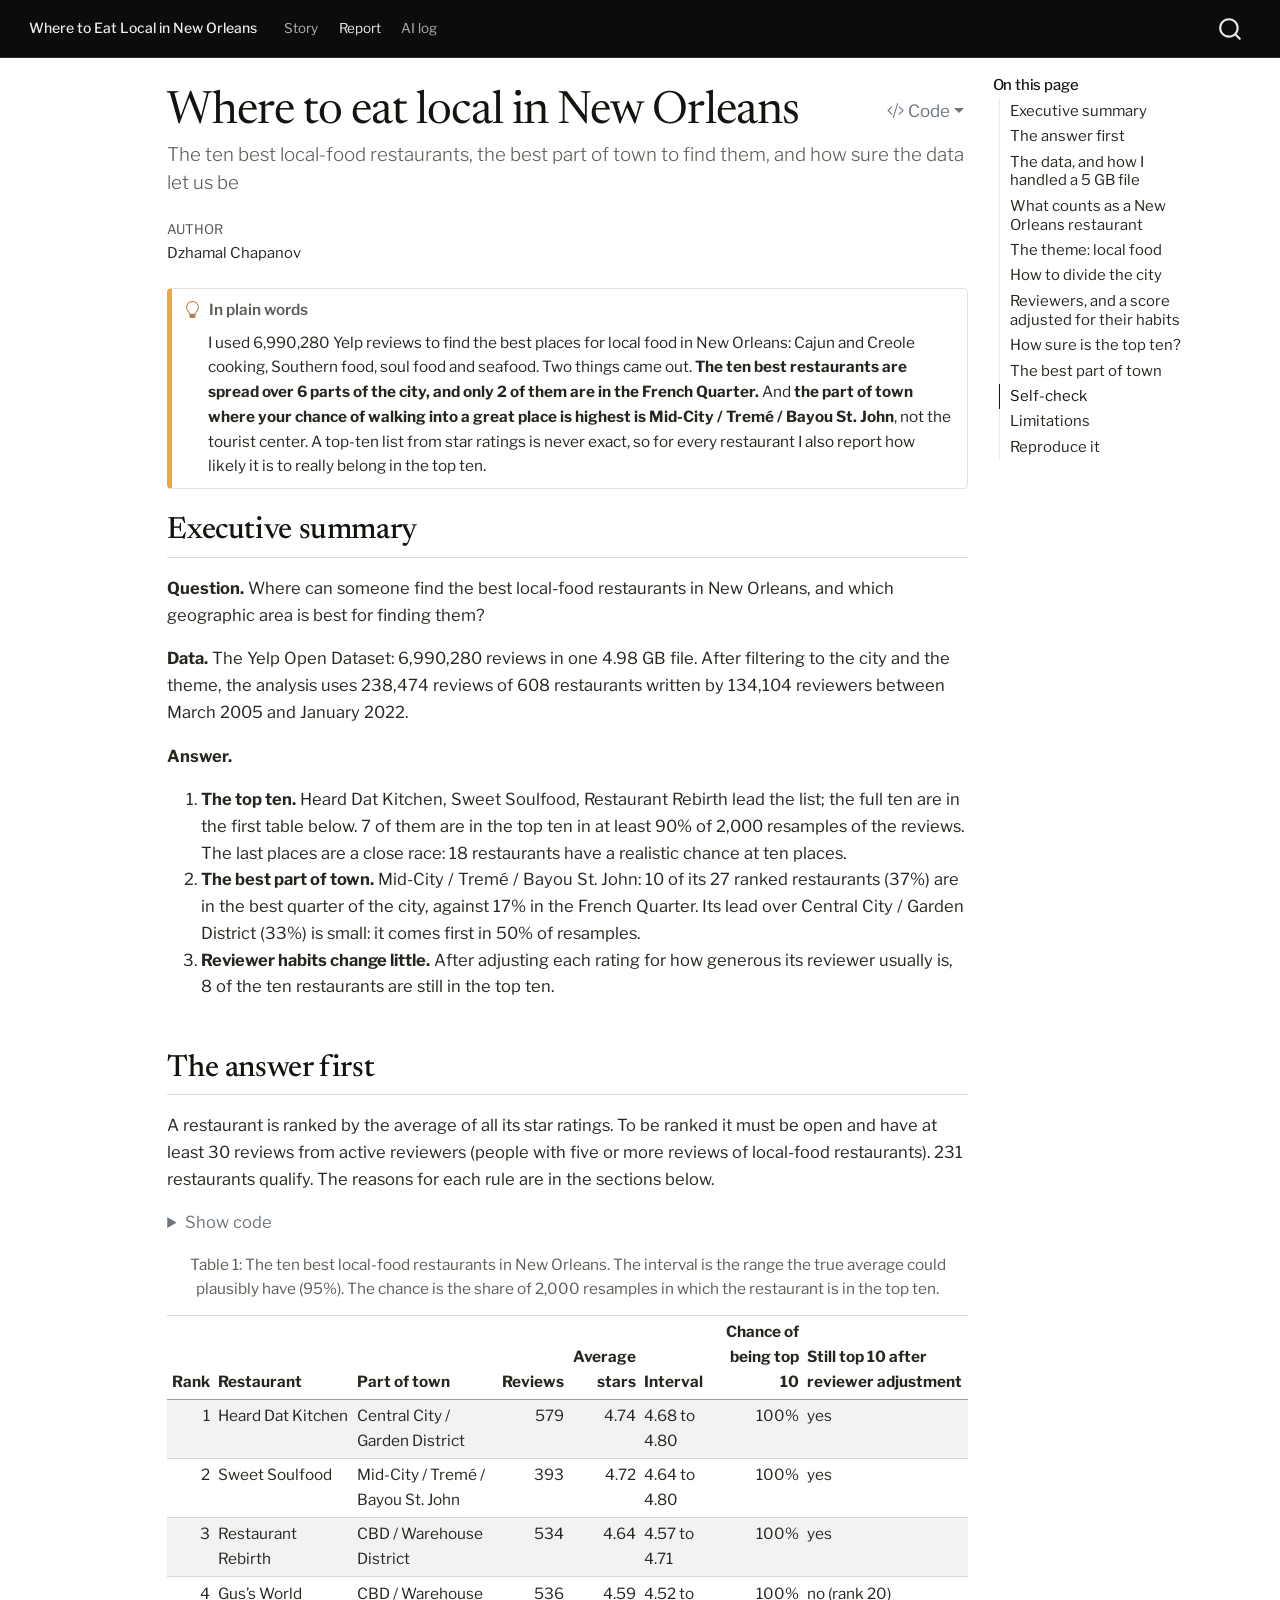
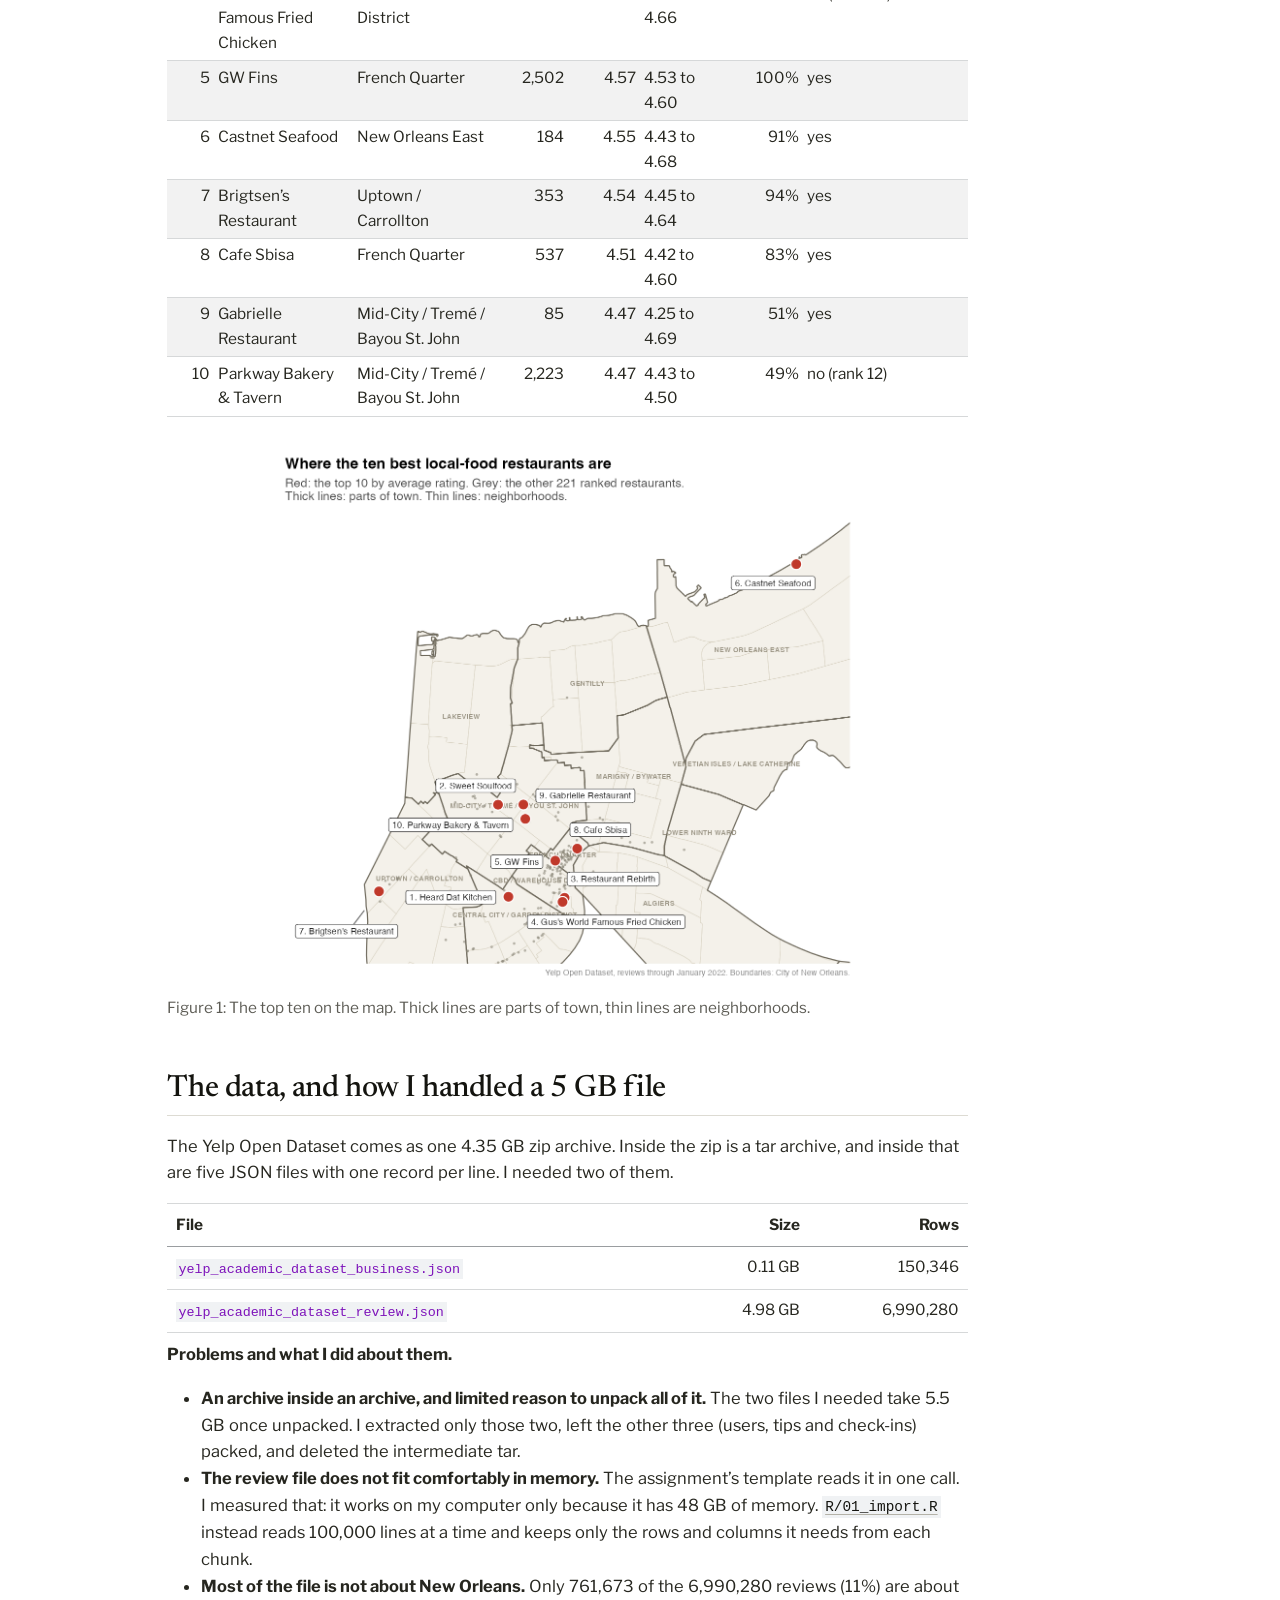
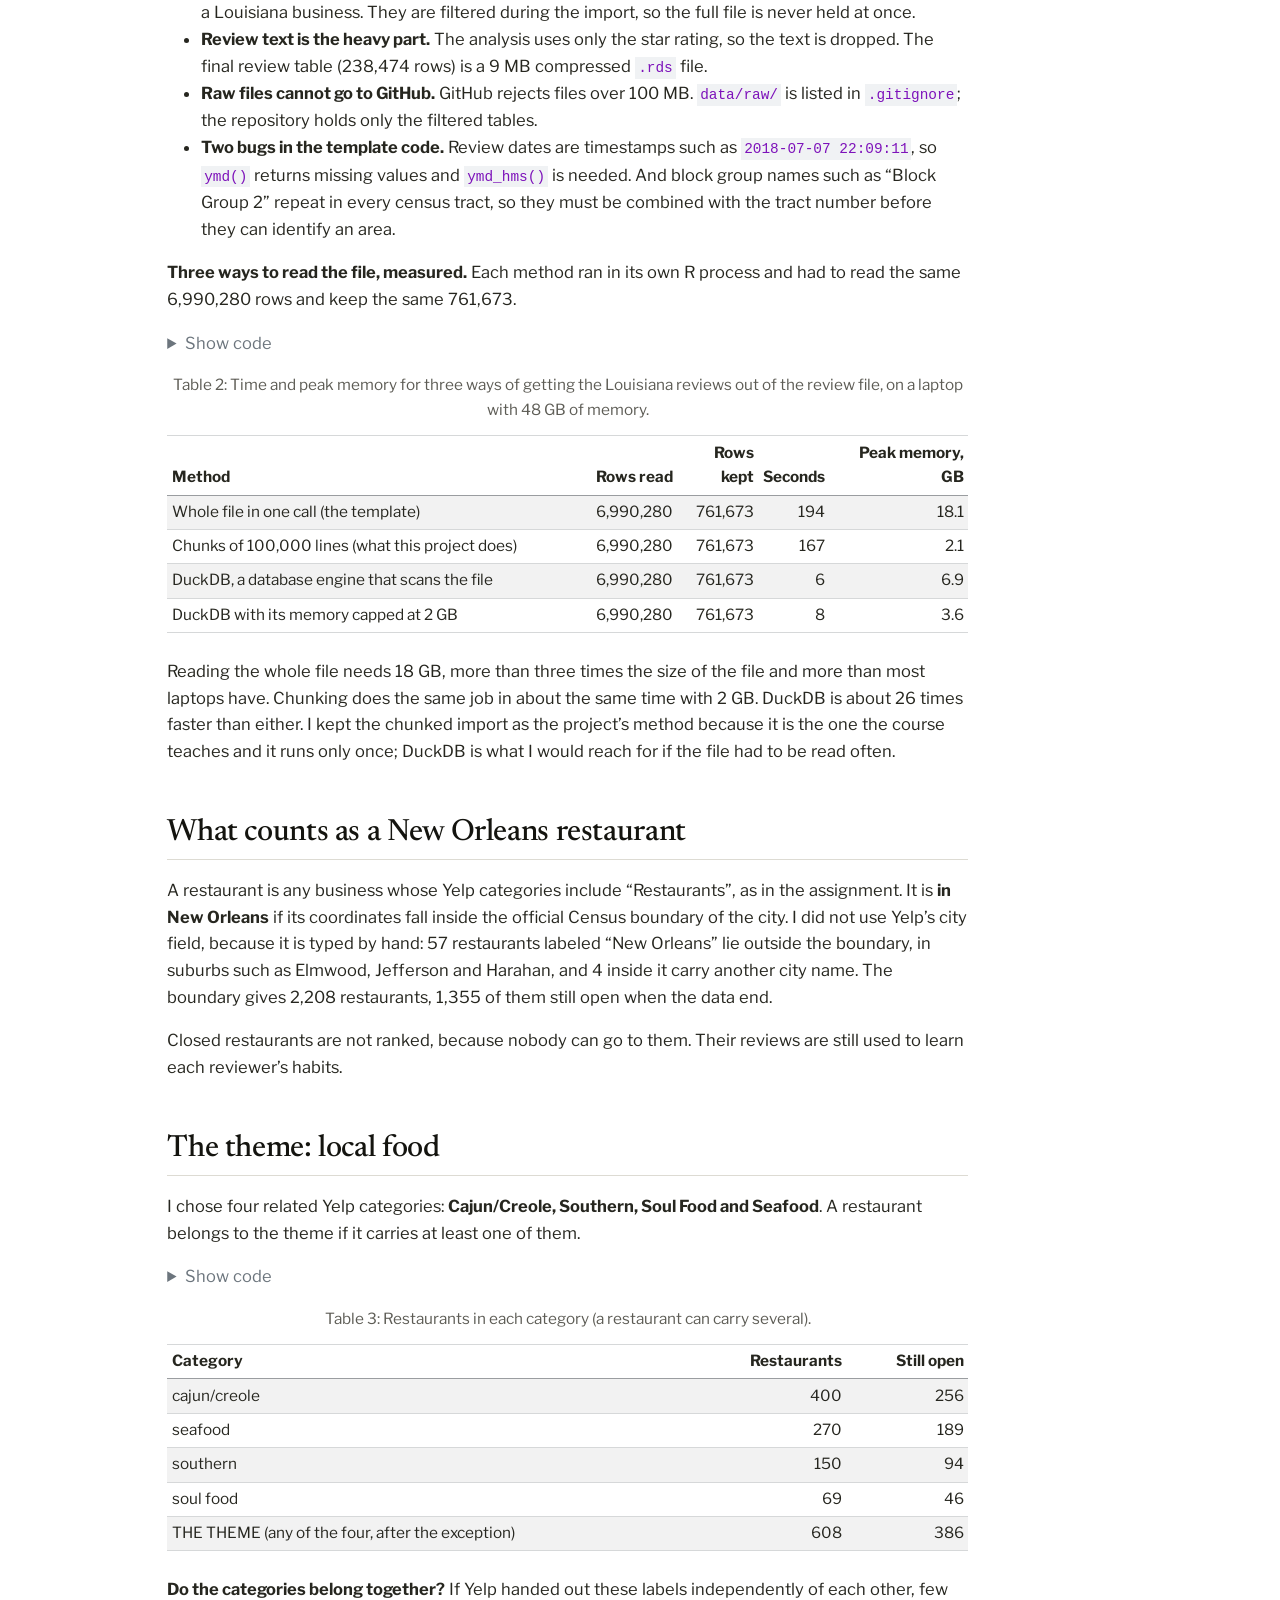
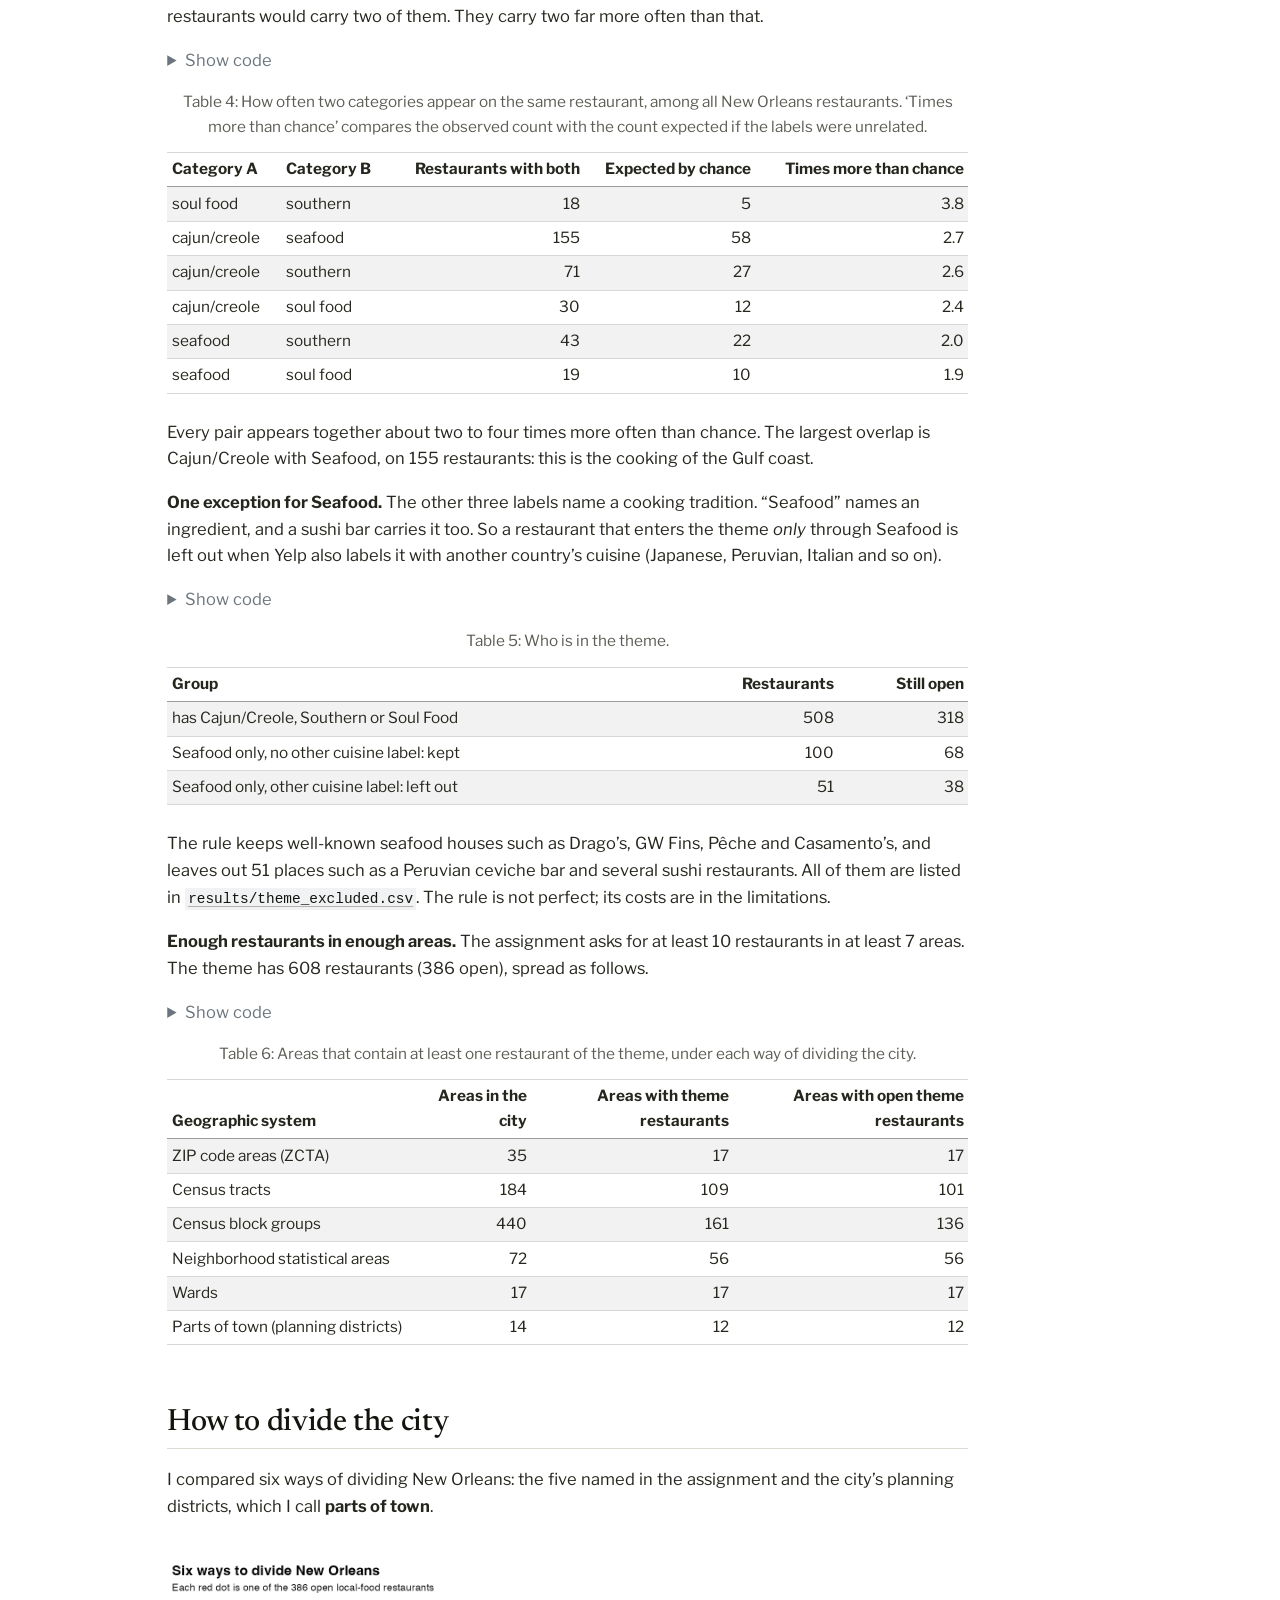
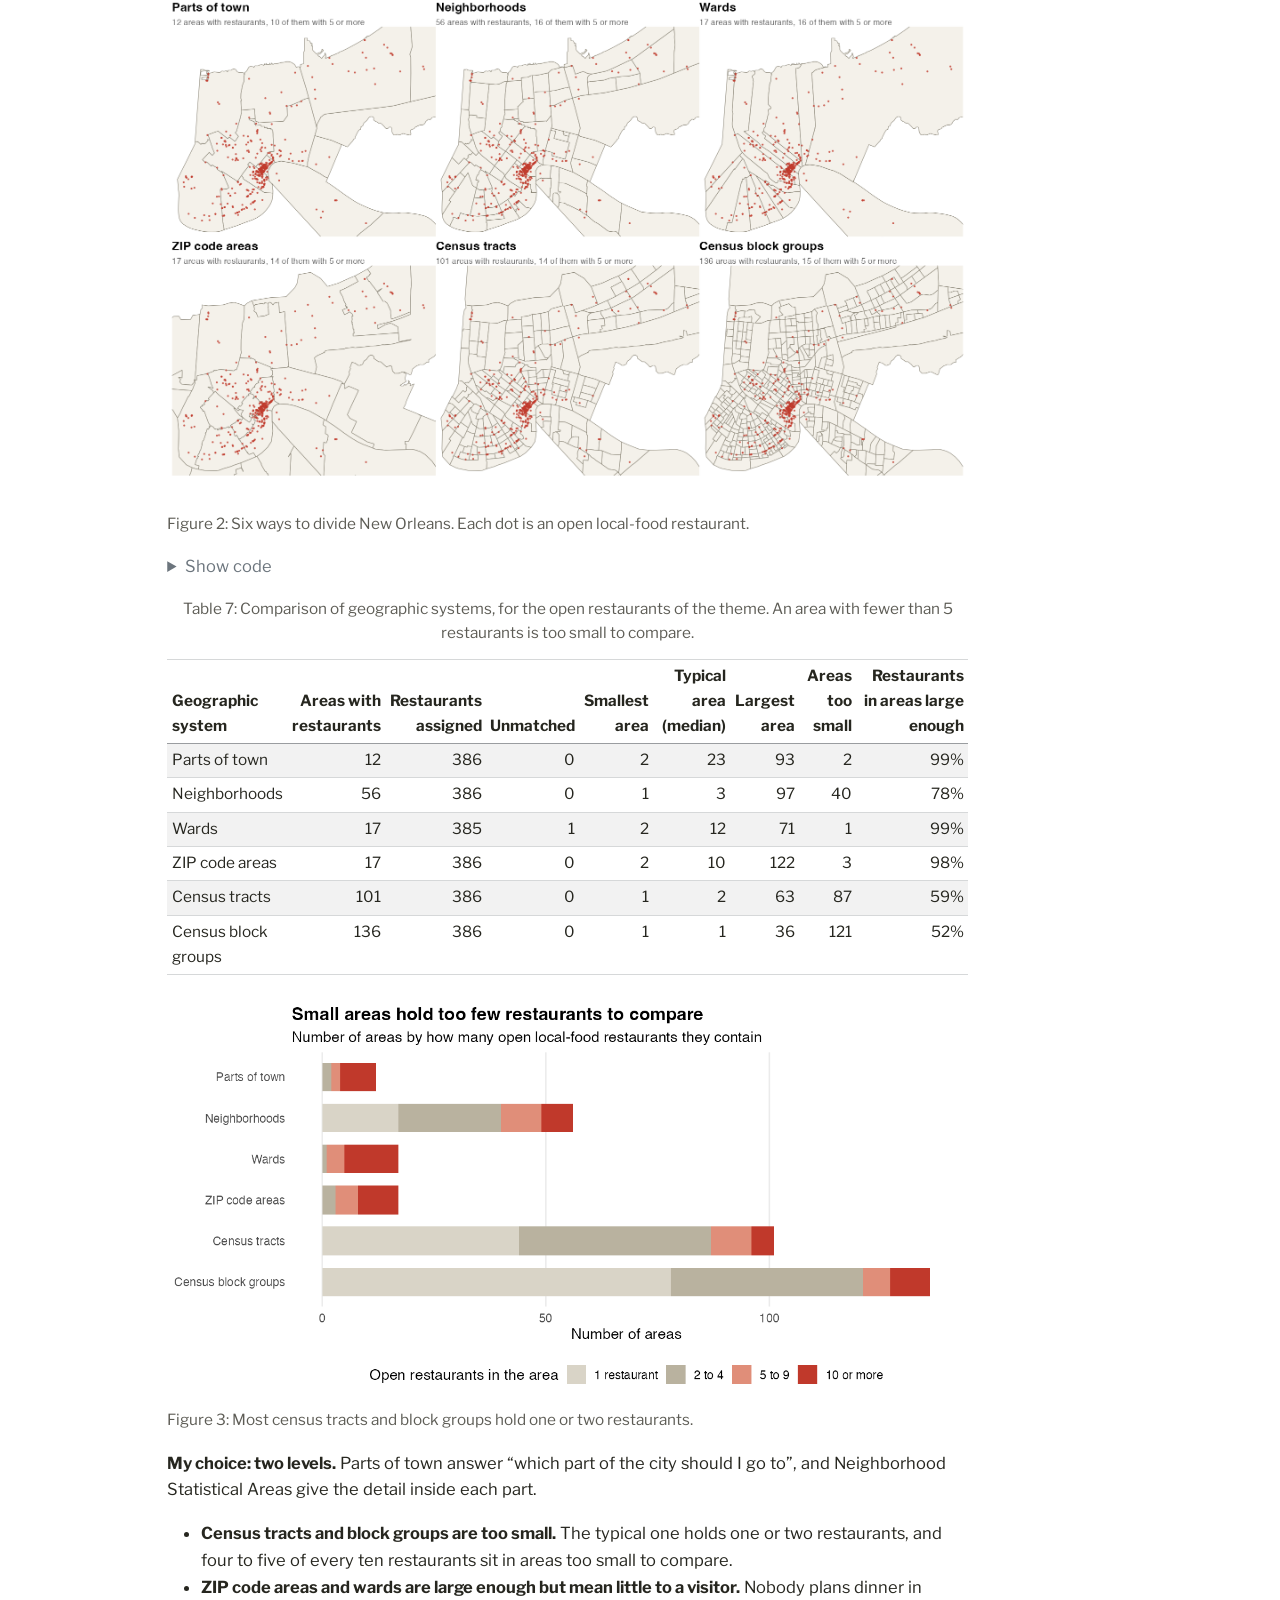
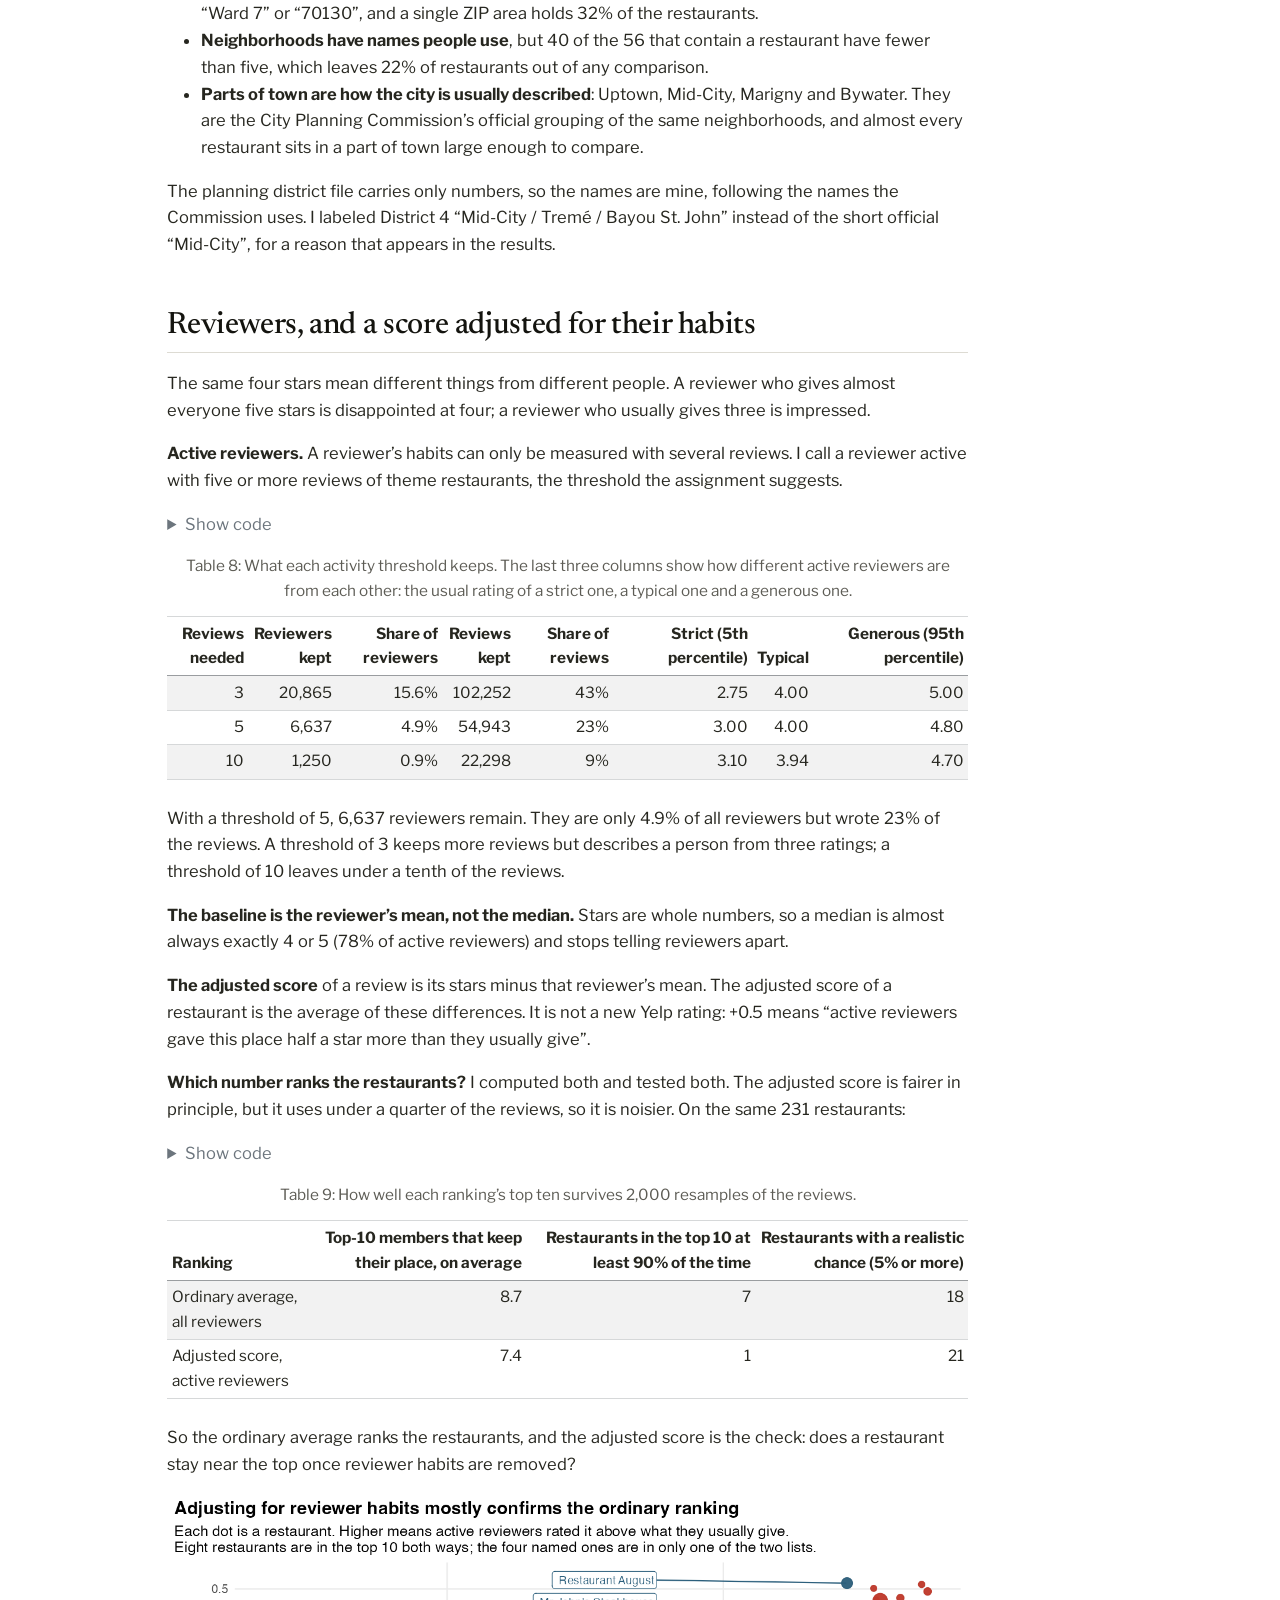
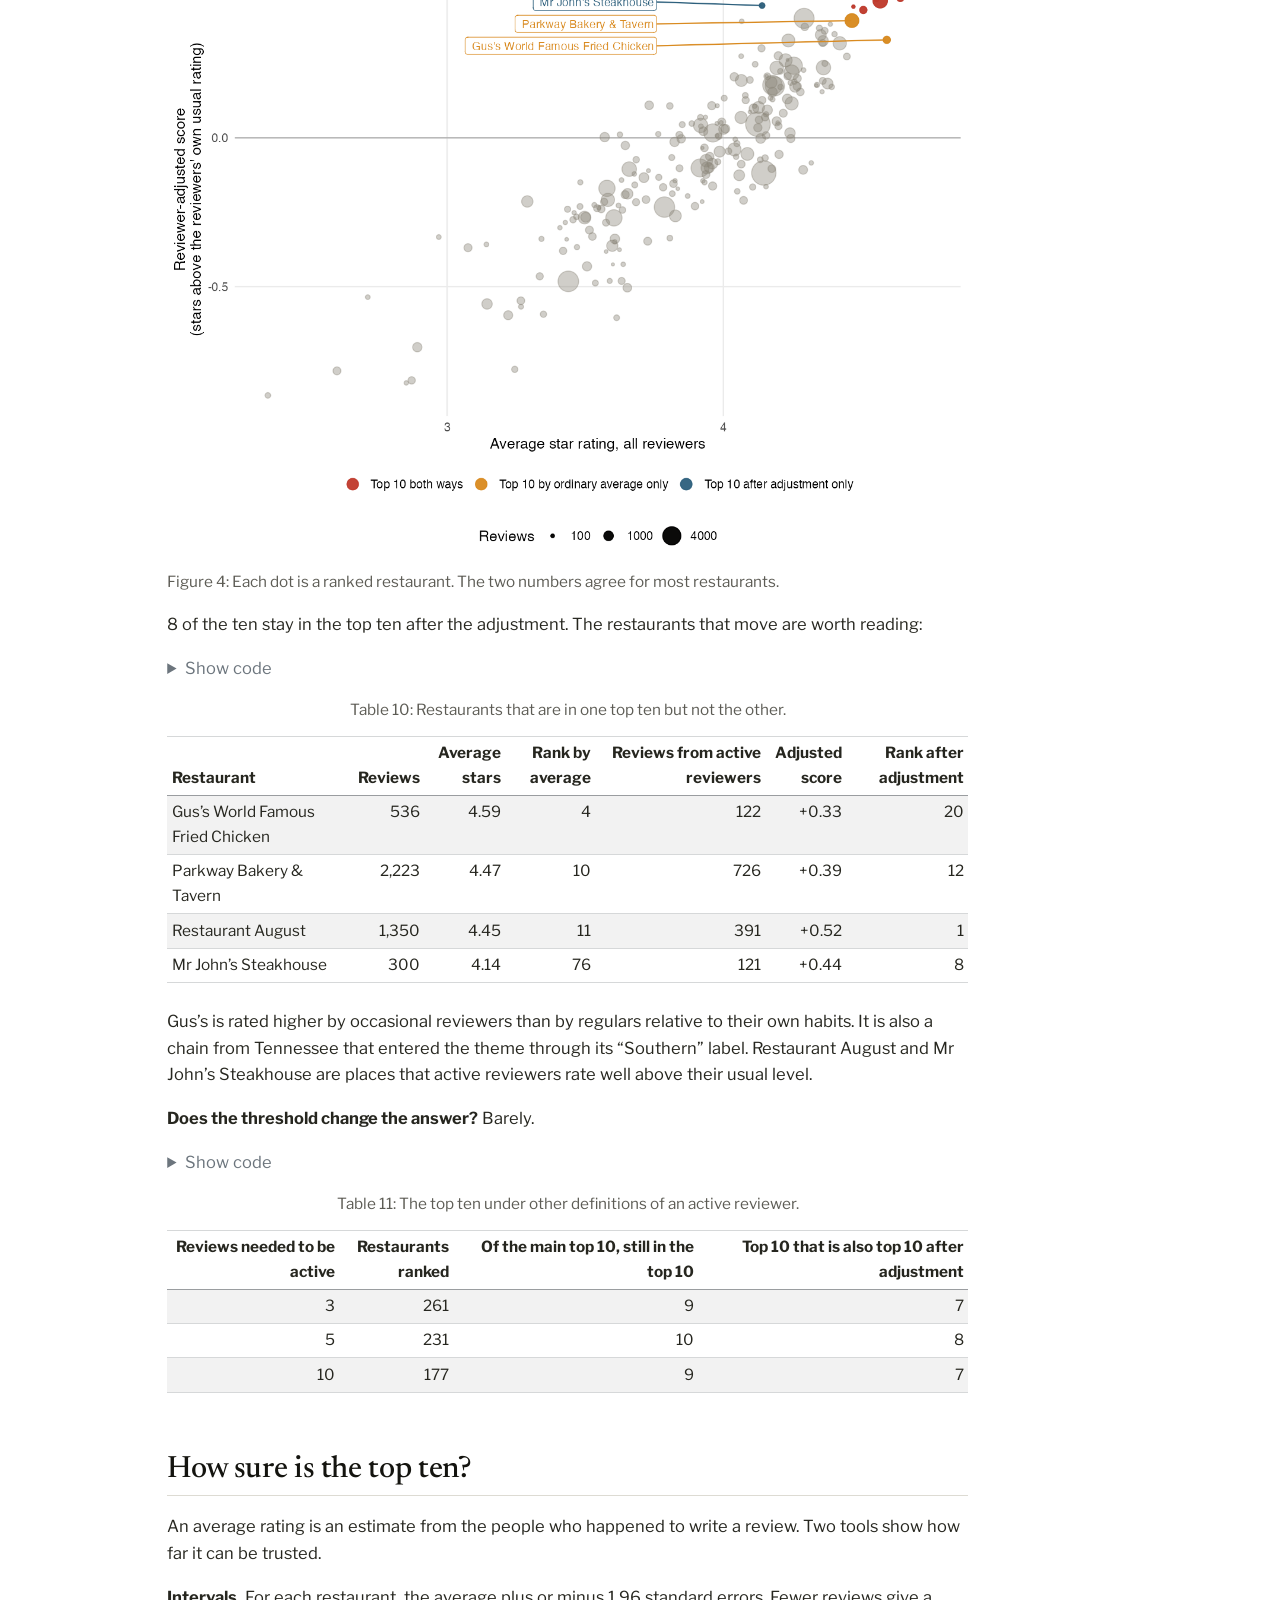
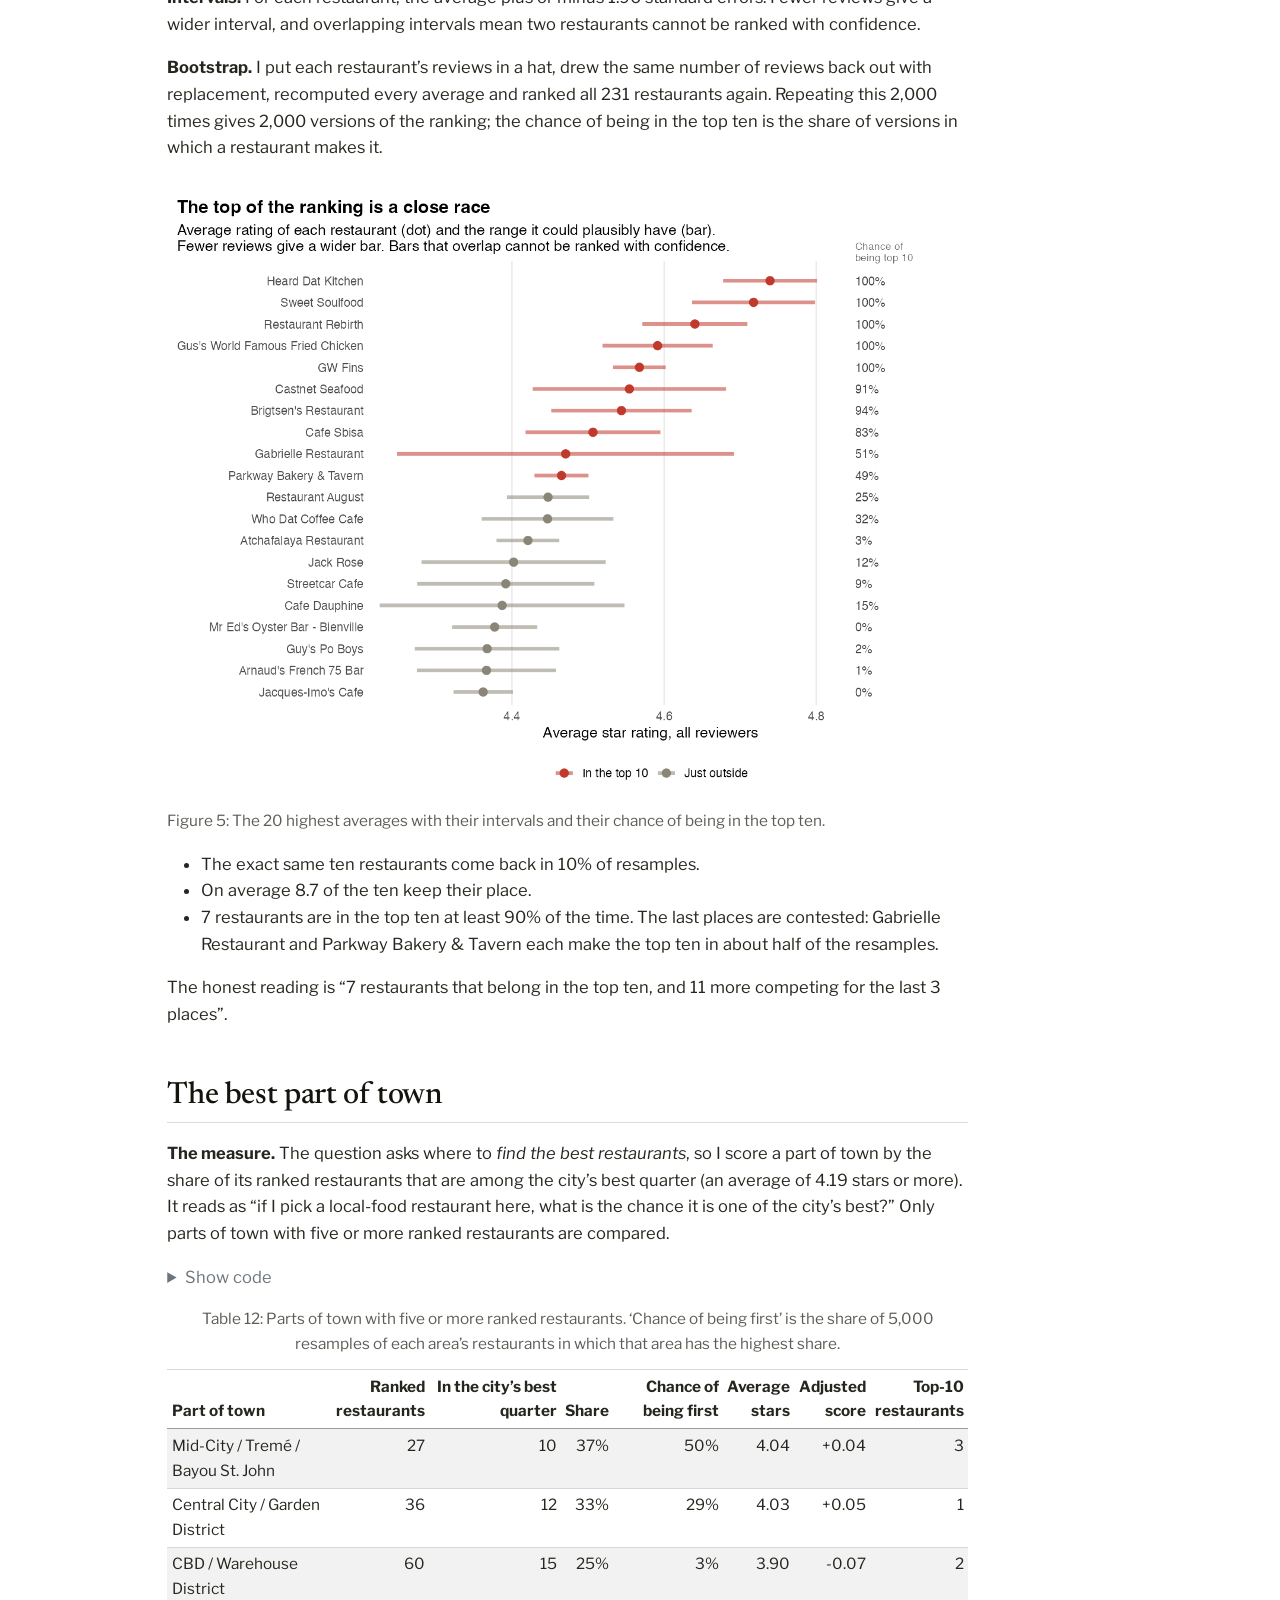
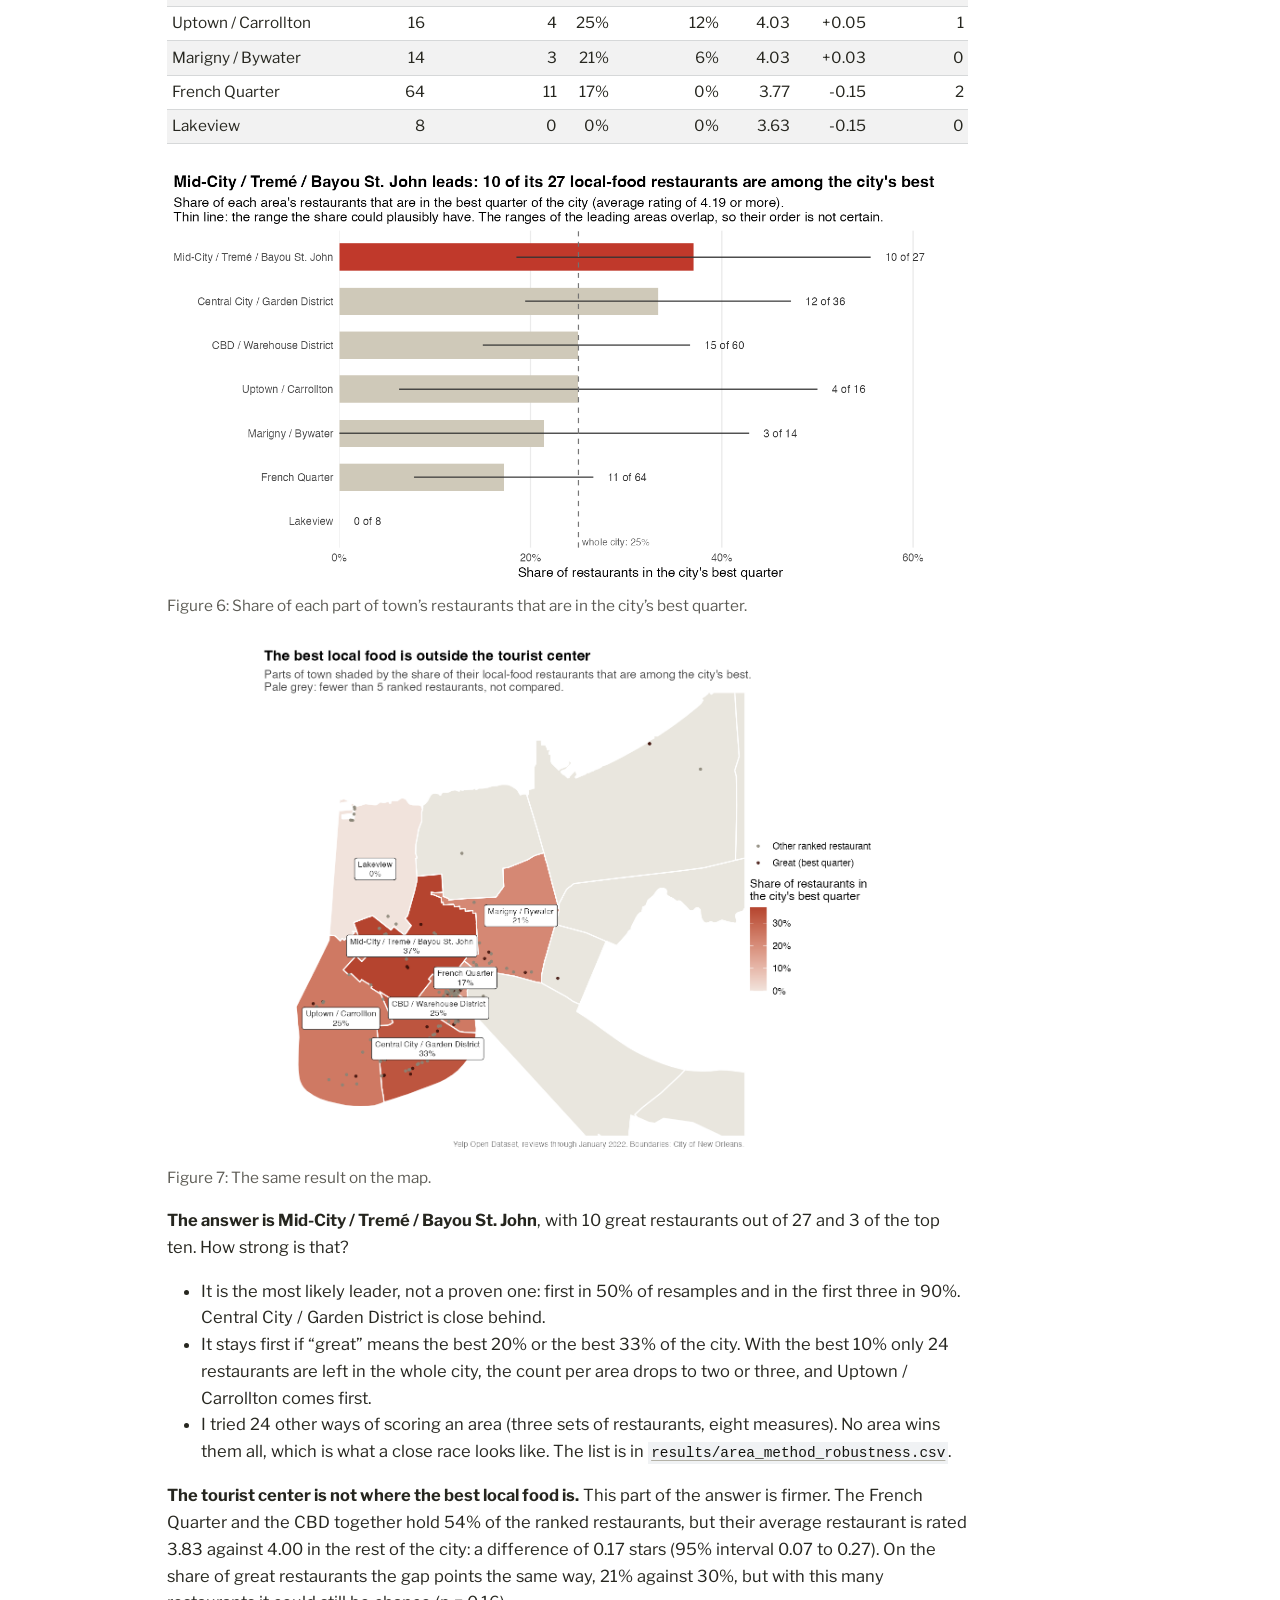
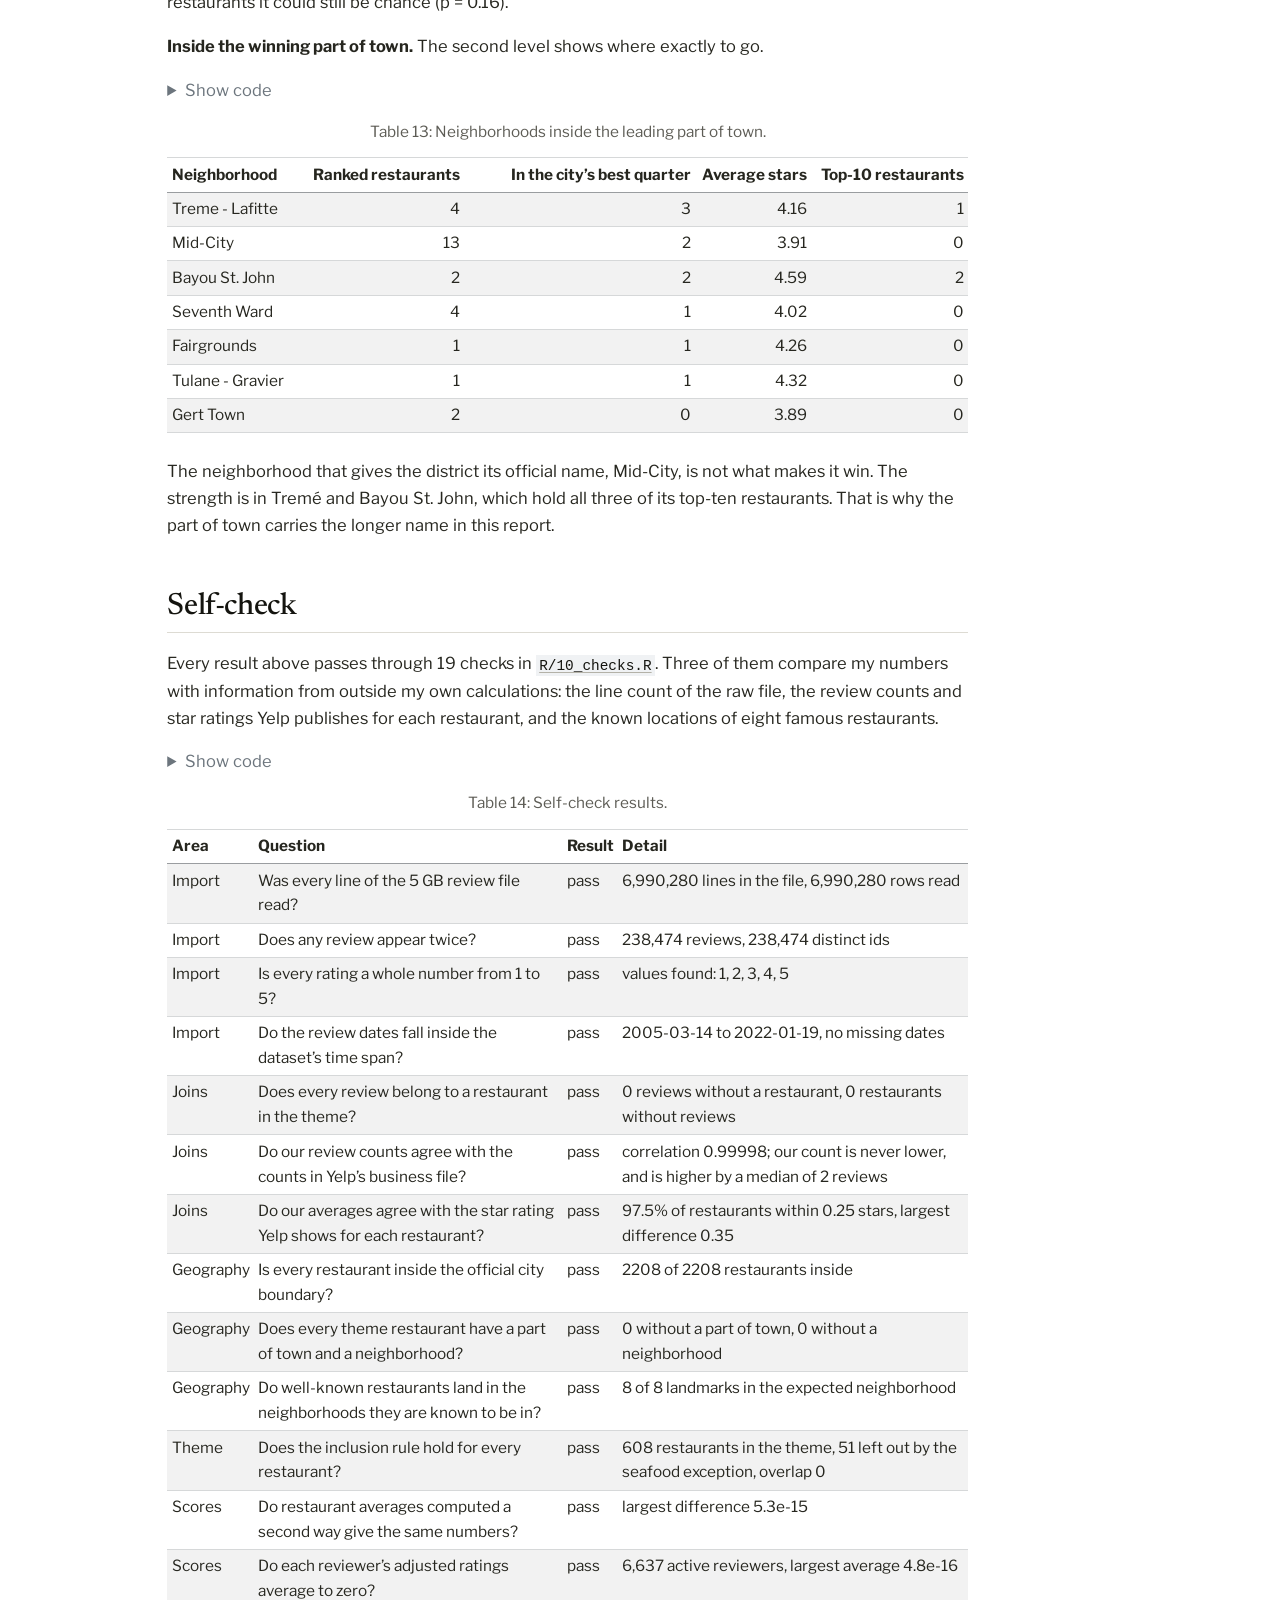
==== commit 9e8c226e: "Rebuild docs/ for GitHub Pages" ====
--- a/docs/report.html
+++ b/docs/report.html
@@ -82,7 +82,7 @@
 <link href="site_libs/quarto-html/quarto-syntax-highlighting-63b5708e65d6cd79cd7618c58d0c21e7.css" rel="stylesheet" id="quarto-text-highlighting-styles">
 <script src="site_libs/bootstrap/bootstrap.min.js"></script>
 <link href="site_libs/bootstrap/bootstrap-icons.css" rel="stylesheet">
-<link href="site_libs/bootstrap/bootstrap-c480cf4401308b30efcc73267cdf14cd.min.css" rel="stylesheet" append-hash="true" id="quarto-bootstrap" data-mode="light">
+<link href="site_libs/bootstrap/bootstrap-f5d2e4ac64b0cbf6586f61d27adb2ddf.min.css" rel="stylesheet" append-hash="true" id="quarto-bootstrap" data-mode="light">
 <script id="quarto-search-options" type="application/json">{
   "location": "navbar",
   "copy-button": false,
@@ -111,8 +111,13 @@
   }
 }</script>
 <style>html{ scroll-behavior: smooth; }</style>
+<link rel="preconnect" href="https://fonts.googleapis.com">
+<link rel="preconnect" href="https://fonts.gstatic.com" crossorigin="">
+<link href="https://fonts.googleapis.com/css2?family=Libre+Franklin:wght@400;500;600;700&amp;family=Newsreader:opsz,wght@6..72,400..600&amp;display=swap" rel="stylesheet">
+<link rel="icon" href="data:image/svg+xml,%3Csvg xmlns='http://www.w3.org/2000/svg' viewBox='0 0 32 32'%3E%3Crect width='32' height='32' rx='6' fill='%230b0c0e'/%3E%3Ccircle cx='16' cy='16' r='5' fill='%23f0a63a'/%3E%3Ccircle cx='16' cy='16' r='10.5' fill='none' stroke='%23f0a63a' stroke-opacity='.55' stroke-width='1.5'/%3E%3C/svg%3E">
 
 
+<link rel="stylesheet" href="assets/report.css">
 </head>
 
 <body class="nav-fixed quarto-light"><a id="quarto-skip-link" class="visually-hidden-focusable" href="#quarto-document-content">Skip to main content</a>
@@ -132,8 +137,16 @@
           <div class="collapse navbar-collapse" id="navbarCollapse">
             <ul class="navbar-nav navbar-nav-scroll me-auto">
   <li class="nav-item">
+    <a class="nav-link" href="./index.html"> 
+<span class="menu-text">Story</span></a>
+  </li>  
+  <li class="nav-item">
     <a class="nav-link active" href="./report.html" aria-current="page"> 
 <span class="menu-text">Report</span></a>
+  </li>  
+  <li class="nav-item">
+    <a class="nav-link" href="./AI_prompts.html"> 
+<span class="menu-text">AI log</span></a>
   </li>  
 </ul>
           </div> <!-- /navcollapse -->
@@ -206,7 +219,7 @@
 </div>
 </div>
 <div class="callout-body-container callout-body">
-<p>I used 6,990,280 Yelp reviews to find the best places for local food in New Orleans: Cajun and Creole cooking, Southern food, soul food and seafood. Two things came out. <strong>The ten best restaurants are spread over 6 parts of the city, and only 2 of them are in the French Quarter.</strong> And <strong>the part of town where your chance of walking into a great place is highest is Mid-City / Tremé / Bayou St.&nbsp;John</strong>, not the tourist centre. A top-ten list from star ratings is never exact, so for every restaurant I also report how likely it is to really belong in the top ten.</p>
+<p>I used 6,990,280 Yelp reviews to find the best places for local food in New Orleans: Cajun and Creole cooking, Southern food, soul food and seafood. Two things came out. <strong>The ten best restaurants are spread over 6 parts of the city, and only 2 of them are in the French Quarter.</strong> And <strong>the part of town where your chance of walking into a great place is highest is Mid-City / Tremé / Bayou St.&nbsp;John</strong>, not the tourist center. A top-ten list from star ratings is never exact, so for every restaurant I also report how likely it is to really belong in the top ten.</p>
 </div>
 </div>
 <section id="executive-summary" class="level2">
@@ -499,7 +512,7 @@
 </section>
 <section id="what-counts-as-a-new-orleans-restaurant" class="level2">
 <h2 class="anchored" data-anchor-id="what-counts-as-a-new-orleans-restaurant">What counts as a New Orleans restaurant</h2>
-<p>A restaurant is any business whose Yelp categories include “Restaurants”, as in the assignment. It is <strong>in New Orleans</strong> if its coordinates fall inside the official Census boundary of the city. I did not use Yelp’s city field, because it is typed by hand: 57 restaurants labelled “New Orleans” lie outside the boundary, in suburbs such as Elmwood, Jefferson and Harahan, and 4 inside it carry another city name. The boundary gives 2,208 restaurants, 1,355 of them still open when the data end.</p>
+<p>A restaurant is any business whose Yelp categories include “Restaurants”, as in the assignment. It is <strong>in New Orleans</strong> if its coordinates fall inside the official Census boundary of the city. I did not use Yelp’s city field, because it is typed by hand: 57 restaurants labeled “New Orleans” lie outside the boundary, in suburbs such as Elmwood, Jefferson and Harahan, and 4 inside it carry another city name. The boundary gives 2,208 restaurants, 1,355 of them still open when the data end.</p>
 <p>Closed restaurants are not ranked, because nobody can go to them. Their reviews are still used to learn each reviewer’s habits.</p>
 </section>
 <section id="the-theme-local-food" class="level2">
@@ -928,7 +941,7 @@
 <li><strong>Neighborhoods have names people use</strong>, but 40 of the 56 that contain a restaurant have fewer than five, which leaves 22% of restaurants out of any comparison.</li>
 <li><strong>Parts of town are how the city is usually described</strong>: Uptown, Mid-City, Marigny and Bywater. They are the City Planning Commission’s official grouping of the same neighborhoods, and almost every restaurant sits in a part of town large enough to compare.</li>
 </ul>
-<p>The planning district file carries only numbers, so the names are mine, following the names the Commission uses. I labelled District 4 “Mid-City / Tremé / Bayou St.&nbsp;John” instead of the short official “Mid-City”, for a reason that appears in the results.</p>
+<p>The planning district file carries only numbers, so the names are mine, following the names the Commission uses. I labeled District 4 “Mid-City / Tremé / Bayou St.&nbsp;John” instead of the short official “Mid-City”, for a reason that appears in the results.</p>
 </section>
 <section id="reviewers-and-a-score-adjusted-for-their-habits" class="level2">
 <h2 class="anchored" data-anchor-id="reviewers-and-a-score-adjusted-for-their-habits">Reviewers, and a score adjusted for their habits</h2>
@@ -1392,7 +1405,7 @@
 <li>It stays first if “great” means the best 20% or the best 33% of the city. With the best 10% only 24 restaurants are left in the whole city, the count per area drops to two or three, and Uptown / Carrollton comes first.</li>
 <li>I tried 24 other ways of scoring an area (three sets of restaurants, eight measures). No area wins them all, which is what a close race looks like. The list is in <a href="https://github.com/JamV8/where-to-eat-local-in-new-orleans/blob/main/results/area_method_robustness.csv"><code>results/area_method_robustness.csv</code></a>.</li>
 </ul>
-<p><strong>The tourist centre is not where the best local food is.</strong> This part of the answer is firmer. The French Quarter and the CBD together hold 54% of the ranked restaurants, but their average restaurant is rated 3.83 against 4.00 in the rest of the city: a difference of 0.17 stars (95% interval 0.07 to 0.27). On the share of great restaurants the gap points the same way, 21% against 30%, but with this many restaurants it could still be chance (p = 0.16).</p>
+<p><strong>The tourist center is not where the best local food is.</strong> This part of the answer is firmer. The French Quarter and the CBD together hold 54% of the ranked restaurants, but their average restaurant is rated 3.83 against 4.00 in the rest of the city: a difference of 0.17 stars (95% interval 0.07 to 0.27). On the share of great restaurants the gap points the same way, 21% against 30%, but with this many restaurants it could still be chance (p = 0.16).</p>
 <p><strong>Inside the winning part of town.</strong> The second level shows where exactly to go.</p>
 <div class="cell">
 <details class="code-fold">
@@ -1648,7 +1661,7 @@
 <ul>
 <li><strong>The data end in January 2022.</strong> “Open” means open then. Some of these restaurants have closed since and new ones are missing.</li>
 <li><strong>Yelp reviewers are not a random sample of diners.</strong> A rating reflects the people who chose to write, and tourists and residents write for different reasons.</li>
-<li><strong>Yelp’s labels are loose.</strong> The top ten contains a fried-chicken chain from Tennessee labelled “Southern”. A few steakhouses are in the theme because they carry “Seafood”. The Seafood exception also removes a few places most people would call local, because Yelp gives them a French or Italian label.</li>
+<li><strong>Yelp’s labels are loose.</strong> The top ten contains a fried-chicken chain from Tennessee labeled “Southern”. A few steakhouses are in the theme because they carry “Seafood”. The Seafood exception also removes a few places most people would call local, because Yelp gives them a French or Italian label.</li>
 <li><strong>155 of the 386 open restaurants are not ranked</strong>, because they have fewer than 30 reviews from active reviewers. New and small places are invisible here.</li>
 <li><strong>The adjusted score rests on a small group</strong>: 4.9% of reviewers, the most active ones. Their taste may differ from an ordinary visitor’s.</li>
 <li><strong>Only 7 parts of town could be compared.</strong> New Orleans East, Gentilly, Algiers and the Lower Ninth Ward have too few ranked restaurants to say anything.</li>
@@ -1658,7 +1671,7 @@
 </section>
 <section id="reproduce-it" class="level2">
 <h2 class="anchored" data-anchor-id="reproduce-it">Reproduce it</h2>
-<p>The scripts run in order from the project root. Only the first one and the benchmark need the raw Yelp files; everything else runs from the filtered tables in the repository.</p>
+<p>The scripts run in order from the project root. The first one and the benchmark read the raw Yelp files, and scripts 04 and 05 read an intermediate review file that the first one creates. From script 06 on, everything runs from the filtered tables in the repository.</p>
 <table class="caption-top table">
 <colgroup>
 <col style="width: 50%">
@@ -1714,6 +1727,10 @@
 <tr class="odd">
 <td><code>R/11_import_benchmark.R</code></td>
 <td>Measures three ways of reading the review file</td>
+</tr>
+<tr class="even">
+<td><code>R/12_site_data.R</code></td>
+<td>Exports the data the story site draws</td>
 </tr>
 </tbody>
 </table>
@@ -2312,7 +2329,7 @@
 <span id="cb15-35"><a href="#cb15-35" aria-hidden="true" tabindex="-1"></a>areas      <span class="ot">&lt;-</span> <span class="fu">res</span>(<span class="st">"area_scores.csv"</span>)</span>
 <span id="cb15-36"><a href="#cb15-36" aria-hidden="true" tabindex="-1"></a>cutoffs    <span class="ot">&lt;-</span> <span class="fu">res</span>(<span class="st">"area_cutoff_sensitivity.csv"</span>)</span>
 <span id="cb15-37"><a href="#cb15-37" aria-hidden="true" tabindex="-1"></a>robust     <span class="ot">&lt;-</span> <span class="fu">res</span>(<span class="st">"area_method_robustness.csv"</span>)</span>
-<span id="cb15-38"><a href="#cb15-38" aria-hidden="true" tabindex="-1"></a>centre     <span class="ot">&lt;-</span> <span class="fu">res</span>(<span class="st">"centre_vs_rest.csv"</span>)</span>
+<span id="cb15-38"><a href="#cb15-38" aria-hidden="true" tabindex="-1"></a>center     <span class="ot">&lt;-</span> <span class="fu">res</span>(<span class="st">"center_vs_rest.csv"</span>)</span>
 <span id="cb15-39"><a href="#cb15-39" aria-hidden="true" tabindex="-1"></a>beats_fq   <span class="ot">&lt;-</span> <span class="fu">res</span>(<span class="st">"beats_french_quarter.csv"</span>)</span>
 <span id="cb15-40"><a href="#cb15-40" aria-hidden="true" tabindex="-1"></a>nbhd       <span class="ot">&lt;-</span> <span class="fu">res</span>(<span class="st">"neighborhood_scores.csv"</span>)</span>
 <span id="cb15-41"><a href="#cb15-41" aria-hidden="true" tabindex="-1"></a>checks     <span class="ot">&lt;-</span> <span class="fu">res</span>(<span class="st">"checks.csv"</span>)</span>
@@ -2338,8 +2355,8 @@
 <span id="cb15-61"><a href="#cb15-61" aria-hidden="true" tabindex="-1"></a>second       <span class="ot">&lt;-</span> compared[<span class="dv">2</span>, ]</span>
 <span id="cb15-62"><a href="#cb15-62" aria-hidden="true" tabindex="-1"></a>fq           <span class="ot">&lt;-</span> compared[compared<span class="sc">$</span>part_of_town <span class="sc">==</span> <span class="st">"French Quarter"</span>, ]</span>
 <span id="cb15-63"><a href="#cb15-63" aria-hidden="true" tabindex="-1"></a>great_cut    <span class="ot">&lt;-</span> cutoffs<span class="sc">$</span>rating_cut[cutoffs<span class="sc">$</span>great_means_best <span class="sc">==</span> <span class="st">"25%"</span>]</span>
-<span id="cb15-64"><a href="#cb15-64" aria-hidden="true" tabindex="-1"></a>tourist      <span class="ot">&lt;-</span> centre[centre<span class="sc">$</span>where <span class="sc">==</span> <span class="st">"Tourist centre"</span>, ]</span>
-<span id="cb15-65"><a href="#cb15-65" aria-hidden="true" tabindex="-1"></a>rest         <span class="ot">&lt;-</span> centre[centre<span class="sc">$</span>where <span class="sc">==</span> <span class="st">"Rest of the city"</span>, ]</span>
+<span id="cb15-64"><a href="#cb15-64" aria-hidden="true" tabindex="-1"></a>tourist      <span class="ot">&lt;-</span> center[center<span class="sc">$</span>where <span class="sc">==</span> <span class="st">"Tourist center"</span>, ]</span>
+<span id="cb15-65"><a href="#cb15-65" aria-hidden="true" tabindex="-1"></a>rest         <span class="ot">&lt;-</span> center[center<span class="sc">$</span>where <span class="sc">==</span> <span class="st">"Rest of the city"</span>, ]</span>
 <span id="cb15-66"><a href="#cb15-66" aria-hidden="true" tabindex="-1"></a>bench        <span class="ot">&lt;-</span> <span class="cf">function</span>(m, col) benchmark[benchmark<span class="sc">$</span>method <span class="sc">==</span> m, col]</span>
 <span id="cb15-67"><a href="#cb15-67" aria-hidden="true" tabindex="-1"></a>geo_open     <span class="ot">&lt;-</span> <span class="cf">function</span>(system, col) geography[geography<span class="sc">$</span>scope <span class="sc">==</span> <span class="st">"open"</span> <span class="sc">&amp;</span> geography<span class="sc">$</span>system <span class="sc">==</span> system, col]</span>
 <span id="cb15-68"><a href="#cb15-68" aria-hidden="true" tabindex="-1"></a><span class="in">```</span></span>
@@ -2351,7 +2368,7 @@
 <span id="cb15-74"><a href="#cb15-74" aria-hidden="true" tabindex="-1"></a>restaurants are spread over <span class="in">`r n_distinct(top10$part_of_town)`</span> parts of the city, and only</span>
 <span id="cb15-75"><a href="#cb15-75" aria-hidden="true" tabindex="-1"></a><span class="in">`r sum(top10$part_of_town == "French Quarter")`</span> of them are in the French Quarter.**</span>
 <span id="cb15-76"><a href="#cb15-76" aria-hidden="true" tabindex="-1"></a>And **the part of town where your chance of walking into a great place is highest is</span>
-<span id="cb15-77"><a href="#cb15-77" aria-hidden="true" tabindex="-1"></a><span class="in">`r leader$part_of_town`</span>**, not the tourist centre. A top-ten list from star ratings is never exact, so</span>
+<span id="cb15-77"><a href="#cb15-77" aria-hidden="true" tabindex="-1"></a><span class="in">`r leader$part_of_town`</span>**, not the tourist center. A top-ten list from star ratings is never exact, so</span>
 <span id="cb15-78"><a href="#cb15-78" aria-hidden="true" tabindex="-1"></a>for every restaurant I also report how likely it is to really belong in the top ten.</span>
 <span id="cb15-79"><a href="#cb15-79" aria-hidden="true" tabindex="-1"></a>:::</span>
 <span id="cb15-80"><a href="#cb15-80" aria-hidden="true" tabindex="-1"></a></span>
@@ -2464,7 +2481,7 @@
 <span id="cb15-191"><a href="#cb15-191" aria-hidden="true" tabindex="-1"></a></span>
 <span id="cb15-192"><a href="#cb15-192" aria-hidden="true" tabindex="-1"></a>A restaurant is any business whose Yelp categories include "Restaurants", as in the assignment.</span>
 <span id="cb15-193"><a href="#cb15-193" aria-hidden="true" tabindex="-1"></a>It is **in New Orleans** if its coordinates fall inside the official Census boundary of the city.</span>
-<span id="cb15-194"><a href="#cb15-194" aria-hidden="true" tabindex="-1"></a>I did not use Yelp's city field, because it is typed by hand: <span class="in">`r label_out`</span> restaurants labelled</span>
+<span id="cb15-194"><a href="#cb15-194" aria-hidden="true" tabindex="-1"></a>I did not use Yelp's city field, because it is typed by hand: <span class="in">`r label_out`</span> restaurants labeled</span>
 <span id="cb15-195"><a href="#cb15-195" aria-hidden="true" tabindex="-1"></a>"New Orleans" lie outside the boundary, in suburbs such as Elmwood, Jefferson and Harahan, and</span>
 <span id="cb15-196"><a href="#cb15-196" aria-hidden="true" tabindex="-1"></a><span class="in">`r label_other`</span> inside it carry another city name. The boundary gives <span class="in">`r n(in_city)`</span> restaurants, <span class="in">`r n(sum(business$is_open == 1))`</span> of</span>
 <span id="cb15-197"><a href="#cb15-197" aria-hidden="true" tabindex="-1"></a>them still open when the data end.</span>
@@ -2579,7 +2596,7 @@
 <span id="cb15-316"><a href="#cb15-316" aria-hidden="true" tabindex="-1"></a>  every restaurant sits in a part of town large enough to compare.</span>
 <span id="cb15-317"><a href="#cb15-317" aria-hidden="true" tabindex="-1"></a></span>
 <span id="cb15-318"><a href="#cb15-318" aria-hidden="true" tabindex="-1"></a>The planning district file carries only numbers, so the names are mine, following the names the</span>
-<span id="cb15-319"><a href="#cb15-319" aria-hidden="true" tabindex="-1"></a>Commission uses. I labelled District 4 "Mid-City / Tremé / Bayou St. John" instead of the short</span>
+<span id="cb15-319"><a href="#cb15-319" aria-hidden="true" tabindex="-1"></a>Commission uses. I labeled District 4 "Mid-City / Tremé / Bayou St. John" instead of the short</span>
 <span id="cb15-320"><a href="#cb15-320" aria-hidden="true" tabindex="-1"></a>official "Mid-City", for a reason that appears in the results.</span>
 <span id="cb15-321"><a href="#cb15-321" aria-hidden="true" tabindex="-1"></a></span>
 <span id="cb15-322"><a href="#cb15-322" aria-hidden="true" tabindex="-1"></a><span class="fu">## Reviewers, and a score adjusted for their habits</span></span>
@@ -2724,7 +2741,7 @@
 <span id="cb15-471"><a href="#cb15-471" aria-hidden="true" tabindex="-1"></a>  them all, which is what a close race looks like. The list is in</span>
 <span id="cb15-472"><a href="#cb15-472" aria-hidden="true" tabindex="-1"></a>  <span class="co">[</span><span class="ot">`results/area_method_robustness.csv`</span><span class="co">](https://github.com/JamV8/where-to-eat-local-in-new-orleans/blob/main/results/area_method_robustness.csv)</span>.</span>
 <span id="cb15-473"><a href="#cb15-473" aria-hidden="true" tabindex="-1"></a></span>
-<span id="cb15-474"><a href="#cb15-474" aria-hidden="true" tabindex="-1"></a>**The tourist centre is not where the best local food is.** This part of the answer is firmer. The</span>
+<span id="cb15-474"><a href="#cb15-474" aria-hidden="true" tabindex="-1"></a>**The tourist center is not where the best local food is.** This part of the answer is firmer. The</span>
 <span id="cb15-475"><a href="#cb15-475" aria-hidden="true" tabindex="-1"></a>French Quarter and the CBD together hold <span class="in">`r pct(tourist$restaurants / n_ranked)`</span> of the ranked</span>
 <span id="cb15-476"><a href="#cb15-476" aria-hidden="true" tabindex="-1"></a>restaurants, but their average</span>
 <span id="cb15-477"><a href="#cb15-477" aria-hidden="true" tabindex="-1"></a>restaurant is rated <span class="in">`r f2(tourist$average_rating)`</span> against <span class="in">`r f2(rest$average_rating)`</span> in the rest of</span>
@@ -2773,7 +2790,7 @@
 <span id="cb15-524"><a href="#cb15-524" aria-hidden="true" tabindex="-1"></a>  since and new ones are missing.</span>
 <span id="cb15-525"><a href="#cb15-525" aria-hidden="true" tabindex="-1"></a><span class="ss">- </span>**Yelp reviewers are not a random sample of diners.** A rating reflects the people who chose to</span>
 <span id="cb15-526"><a href="#cb15-526" aria-hidden="true" tabindex="-1"></a>  write, and tourists and residents write for different reasons.</span>
-<span id="cb15-527"><a href="#cb15-527" aria-hidden="true" tabindex="-1"></a><span class="ss">- </span>**Yelp's labels are loose.** The top ten contains a fried-chicken chain from Tennessee labelled</span>
+<span id="cb15-527"><a href="#cb15-527" aria-hidden="true" tabindex="-1"></a><span class="ss">- </span>**Yelp's labels are loose.** The top ten contains a fried-chicken chain from Tennessee labeled</span>
 <span id="cb15-528"><a href="#cb15-528" aria-hidden="true" tabindex="-1"></a>  "Southern". A few steakhouses are in the theme because they carry "Seafood". The Seafood exception</span>
 <span id="cb15-529"><a href="#cb15-529" aria-hidden="true" tabindex="-1"></a>  also removes a few places most people would call local, because Yelp gives them a French or</span>
 <span id="cb15-530"><a href="#cb15-530" aria-hidden="true" tabindex="-1"></a>  Italian label.</span>
@@ -2792,28 +2809,30 @@
 <span id="cb15-543"><a href="#cb15-543" aria-hidden="true" tabindex="-1"></a></span>
 <span id="cb15-544"><a href="#cb15-544" aria-hidden="true" tabindex="-1"></a><span class="fu">## Reproduce it</span></span>
 <span id="cb15-545"><a href="#cb15-545" aria-hidden="true" tabindex="-1"></a></span>
-<span id="cb15-546"><a href="#cb15-546" aria-hidden="true" tabindex="-1"></a>The scripts run in order from the project root. Only the first one and the benchmark need the raw</span>
-<span id="cb15-547"><a href="#cb15-547" aria-hidden="true" tabindex="-1"></a>Yelp files; everything else runs from the filtered tables in the repository.</span>
-<span id="cb15-548"><a href="#cb15-548" aria-hidden="true" tabindex="-1"></a></span>
-<span id="cb15-549"><a href="#cb15-549" aria-hidden="true" tabindex="-1"></a><span class="pp">|</span> Script <span class="pp">|</span> What it does <span class="pp">|</span></span>
-<span id="cb15-550"><a href="#cb15-550" aria-hidden="true" tabindex="-1"></a><span class="pp">|---|---|</span></span>
-<span id="cb15-551"><a href="#cb15-551" aria-hidden="true" tabindex="-1"></a><span class="pp">|</span> <span class="in">`R/01_import.R`</span> <span class="pp">|</span> Reads the raw JSON in chunks, keeps Louisiana <span class="pp">|</span></span>
-<span id="cb15-552"><a href="#cb15-552" aria-hidden="true" tabindex="-1"></a><span class="pp">|</span> <span class="in">`R/02_boundaries.R`</span> <span class="pp">|</span> Downloads the city boundary and six sets of area boundaries <span class="pp">|</span></span>
-<span id="cb15-553"><a href="#cb15-553" aria-hidden="true" tabindex="-1"></a><span class="pp">|</span> <span class="in">`R/03_clean.R`</span> <span class="pp">|</span> Defines New Orleans restaurants, attaches every area label <span class="pp">|</span></span>
-<span id="cb15-554"><a href="#cb15-554" aria-hidden="true" tabindex="-1"></a><span class="pp">|</span> <span class="in">`R/04_theme_candidates.R`</span> <span class="pp">|</span> Compares ten candidate themes <span class="pp">|</span></span>
-<span id="cb15-555"><a href="#cb15-555" aria-hidden="true" tabindex="-1"></a><span class="pp">|</span> <span class="in">`R/05_theme.R`</span> <span class="pp">|</span> Builds the local-food theme, category counts and co-occurrence <span class="pp">|</span></span>
-<span id="cb15-556"><a href="#cb15-556" aria-hidden="true" tabindex="-1"></a><span class="pp">|</span> <span class="in">`R/06_geography.R`</span> <span class="pp">|</span> Compares the six geographic systems <span class="pp">|</span></span>
-<span id="cb15-557"><a href="#cb15-557" aria-hidden="true" tabindex="-1"></a><span class="pp">|</span> <span class="in">`R/07_scores.R`</span> <span class="pp">|</span> Reviewer baselines, ordinary average and adjusted score <span class="pp">|</span></span>
-<span id="cb15-558"><a href="#cb15-558" aria-hidden="true" tabindex="-1"></a><span class="pp">|</span> <span class="in">`R/08_top10.R`</span> <span class="pp">|</span> Top ten, intervals, bootstrap, map <span class="pp">|</span></span>
-<span id="cb15-559"><a href="#cb15-559" aria-hidden="true" tabindex="-1"></a><span class="pp">|</span> <span class="in">`R/09_areas.R`</span> <span class="pp">|</span> Scores for parts of town and neighborhoods <span class="pp">|</span></span>
-<span id="cb15-560"><a href="#cb15-560" aria-hidden="true" tabindex="-1"></a><span class="pp">|</span> <span class="in">`R/10_checks.R`</span> <span class="pp">|</span> Self-check <span class="pp">|</span></span>
-<span id="cb15-561"><a href="#cb15-561" aria-hidden="true" tabindex="-1"></a><span class="pp">|</span> <span class="in">`R/11_import_benchmark.R`</span> <span class="pp">|</span> Measures three ways of reading the review file <span class="pp">|</span></span>
-<span id="cb15-562"><a href="#cb15-562" aria-hidden="true" tabindex="-1"></a></span>
-<span id="cb15-563"><a href="#cb15-563" aria-hidden="true" tabindex="-1"></a>Package versions are recorded in <span class="in">`renv.lock`</span>. The random seed is 9426.</span>
+<span id="cb15-546"><a href="#cb15-546" aria-hidden="true" tabindex="-1"></a>The scripts run in order from the project root. The first one and the benchmark read the raw Yelp</span>
+<span id="cb15-547"><a href="#cb15-547" aria-hidden="true" tabindex="-1"></a>files, and scripts 04 and 05 read an intermediate review file that the first one creates. From</span>
+<span id="cb15-548"><a href="#cb15-548" aria-hidden="true" tabindex="-1"></a>script 06 on, everything runs from the filtered tables in the repository.</span>
+<span id="cb15-549"><a href="#cb15-549" aria-hidden="true" tabindex="-1"></a></span>
+<span id="cb15-550"><a href="#cb15-550" aria-hidden="true" tabindex="-1"></a><span class="pp">|</span> Script <span class="pp">|</span> What it does <span class="pp">|</span></span>
+<span id="cb15-551"><a href="#cb15-551" aria-hidden="true" tabindex="-1"></a><span class="pp">|---|---|</span></span>
+<span id="cb15-552"><a href="#cb15-552" aria-hidden="true" tabindex="-1"></a><span class="pp">|</span> <span class="in">`R/01_import.R`</span> <span class="pp">|</span> Reads the raw JSON in chunks, keeps Louisiana <span class="pp">|</span></span>
+<span id="cb15-553"><a href="#cb15-553" aria-hidden="true" tabindex="-1"></a><span class="pp">|</span> <span class="in">`R/02_boundaries.R`</span> <span class="pp">|</span> Downloads the city boundary and six sets of area boundaries <span class="pp">|</span></span>
+<span id="cb15-554"><a href="#cb15-554" aria-hidden="true" tabindex="-1"></a><span class="pp">|</span> <span class="in">`R/03_clean.R`</span> <span class="pp">|</span> Defines New Orleans restaurants, attaches every area label <span class="pp">|</span></span>
+<span id="cb15-555"><a href="#cb15-555" aria-hidden="true" tabindex="-1"></a><span class="pp">|</span> <span class="in">`R/04_theme_candidates.R`</span> <span class="pp">|</span> Compares ten candidate themes <span class="pp">|</span></span>
+<span id="cb15-556"><a href="#cb15-556" aria-hidden="true" tabindex="-1"></a><span class="pp">|</span> <span class="in">`R/05_theme.R`</span> <span class="pp">|</span> Builds the local-food theme, category counts and co-occurrence <span class="pp">|</span></span>
+<span id="cb15-557"><a href="#cb15-557" aria-hidden="true" tabindex="-1"></a><span class="pp">|</span> <span class="in">`R/06_geography.R`</span> <span class="pp">|</span> Compares the six geographic systems <span class="pp">|</span></span>
+<span id="cb15-558"><a href="#cb15-558" aria-hidden="true" tabindex="-1"></a><span class="pp">|</span> <span class="in">`R/07_scores.R`</span> <span class="pp">|</span> Reviewer baselines, ordinary average and adjusted score <span class="pp">|</span></span>
+<span id="cb15-559"><a href="#cb15-559" aria-hidden="true" tabindex="-1"></a><span class="pp">|</span> <span class="in">`R/08_top10.R`</span> <span class="pp">|</span> Top ten, intervals, bootstrap, map <span class="pp">|</span></span>
+<span id="cb15-560"><a href="#cb15-560" aria-hidden="true" tabindex="-1"></a><span class="pp">|</span> <span class="in">`R/09_areas.R`</span> <span class="pp">|</span> Scores for parts of town and neighborhoods <span class="pp">|</span></span>
+<span id="cb15-561"><a href="#cb15-561" aria-hidden="true" tabindex="-1"></a><span class="pp">|</span> <span class="in">`R/10_checks.R`</span> <span class="pp">|</span> Self-check <span class="pp">|</span></span>
+<span id="cb15-562"><a href="#cb15-562" aria-hidden="true" tabindex="-1"></a><span class="pp">|</span> <span class="in">`R/11_import_benchmark.R`</span> <span class="pp">|</span> Measures three ways of reading the review file <span class="pp">|</span></span>
+<span id="cb15-563"><a href="#cb15-563" aria-hidden="true" tabindex="-1"></a><span class="pp">|</span> <span class="in">`R/12_site_data.R`</span> <span class="pp">|</span> Exports the data the story site draws <span class="pp">|</span></span>
 <span id="cb15-564"><a href="#cb15-564" aria-hidden="true" tabindex="-1"></a></span>
-<span id="cb15-565"><a href="#cb15-565" aria-hidden="true" tabindex="-1"></a>**Sources.** <span class="co">[</span><span class="ot">Yelp Open Dataset</span><span class="co">](https://business.yelp.com/data/resources/open-dataset/)</span>;</span>
-<span id="cb15-566"><a href="#cb15-566" aria-hidden="true" tabindex="-1"></a>U.S. Census Bureau boundaries through the <span class="co">[</span><span class="ot">`tigris`</span><span class="co">](https://walker-data.com/tigris/)</span> package;</span>
-<span id="cb15-567"><a href="#cb15-567" aria-hidden="true" tabindex="-1"></a>neighborhoods, wards and planning districts from <span class="co">[</span><span class="ot">data.nola.gov</span><span class="co">](https://data.nola.gov/)</span>.</span>
+<span id="cb15-565"><a href="#cb15-565" aria-hidden="true" tabindex="-1"></a>Package versions are recorded in <span class="in">`renv.lock`</span>. The random seed is 9426.</span>
+<span id="cb15-566"><a href="#cb15-566" aria-hidden="true" tabindex="-1"></a></span>
+<span id="cb15-567"><a href="#cb15-567" aria-hidden="true" tabindex="-1"></a>**Sources.** <span class="co">[</span><span class="ot">Yelp Open Dataset</span><span class="co">](https://business.yelp.com/data/resources/open-dataset/)</span>;</span>
+<span id="cb15-568"><a href="#cb15-568" aria-hidden="true" tabindex="-1"></a>U.S. Census Bureau boundaries through the <span class="co">[</span><span class="ot">`tigris`</span><span class="co">](https://walker-data.com/tigris/)</span> package;</span>
+<span id="cb15-569"><a href="#cb15-569" aria-hidden="true" tabindex="-1"></a>neighborhoods, wards and planning districts from <span class="co">[</span><span class="ot">data.nola.gov</span><span class="co">](https://data.nola.gov/)</span>.</span>
 </code></pre></div><button title="Copy to Clipboard" class="code-copy-button" data-in-quarto-modal=""><i class="bi"></i></button></div>
 </div></div></div></div></div>
 </div> <!-- /content -->
--- a/docs/assets/report.css
+++ b/docs/assets/report.css
@@ -0,0 +1,30 @@
+/* The report and the AI log.
+   Same two typefaces and the same top bar as the story page, on a plain light page: this part is the homework,
+   so it stays sober. Gold appears once, on the "In plain words" box. */
+
+body { font-family: "Libre Franklin", "Helvetica Neue", Helvetica, Arial, sans-serif; font-size: 16.5px; line-height: 1.62; color: #26261f; }
+h1, h2, h3, h4 { font-family: "Newsreader", "Iowan Old Style", Georgia, serif; font-weight: 500; letter-spacing: -.012em; color: #14140f; }
+h1.title { font-size: 2.7rem; font-weight: 400; line-height: 1.06; letter-spacing: -.02em; }
+.quarto-title .subtitle, p.subtitle { font-family: "Libre Franklin", "Helvetica Neue", Arial, sans-serif; font-size: 1.1rem; line-height: 1.5; color: #5d5c55; }
+h2 { font-size: 1.8rem; margin-top: 2.8rem; padding-bottom: .4rem; border-bottom: 1px solid #dddbd3; }
+h3 { font-size: 1.32rem; margin-top: 1.9rem; }
+
+/* the top bar matches the story page */
+.navbar { min-height: 56px; border-bottom: 1px solid rgba(237, 236, 232, .14); font-family: "Libre Franklin", "Helvetica Neue", Arial, sans-serif; }
+.navbar .navbar-brand, .navbar .navbar-title { font-size: 14px; font-weight: 500; }
+.navbar .nav-link { font-size: 13.5px; color: #b3b2ad !important; }
+.navbar .nav-link.active, .navbar .nav-link:hover { color: #edece8 !important; }
+
+main a, .nav-footer a { color: #14140f; text-decoration-color: #b4b2a8; text-underline-offset: 3px; }
+main a:hover { text-decoration-color: currentColor; }
+
+div.callout-tip.callout { border-left-color: #f0a63a !important; }
+div.callout-tip.callout-style-default > .callout-header { background-color: #fcf4e4 !important; }
+div.callout-tip .callout-icon::before { filter: grayscale(1) brightness(.6) sepia(1) saturate(5) hue-rotate(-10deg); }
+
+table { font-variant-numeric: tabular-nums; }
+.table { font-size: .93em; }
+figcaption, .figure-caption { color: #5d5c55; font-size: .9rem; }
+.sidebar nav[role="doc-toc"] ul > li > a.active { border-left-color: #14140f; color: #14140f !important; }
+.sidebar nav[role="doc-toc"] ul > li > a:hover { color: #14140f !important; }
+.nav-footer { font-size: .84rem; color: #5d5c55; }
